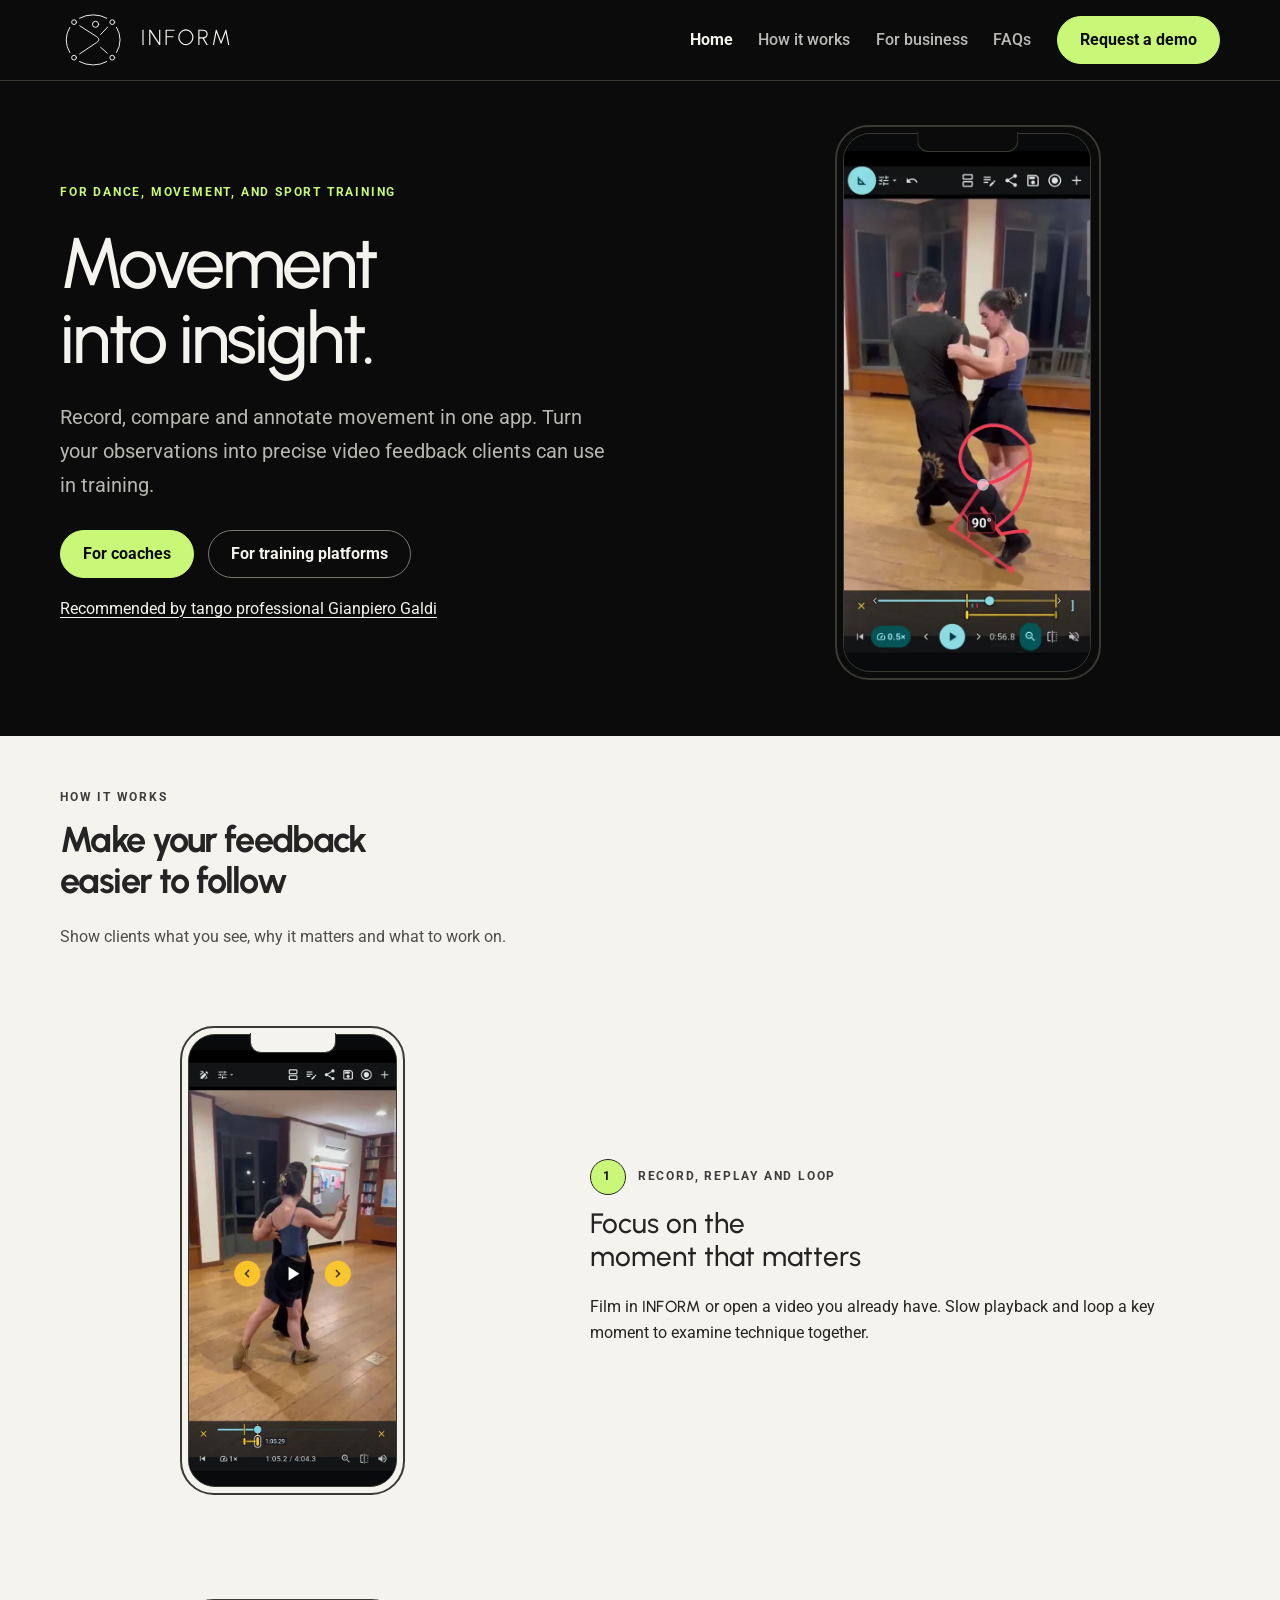
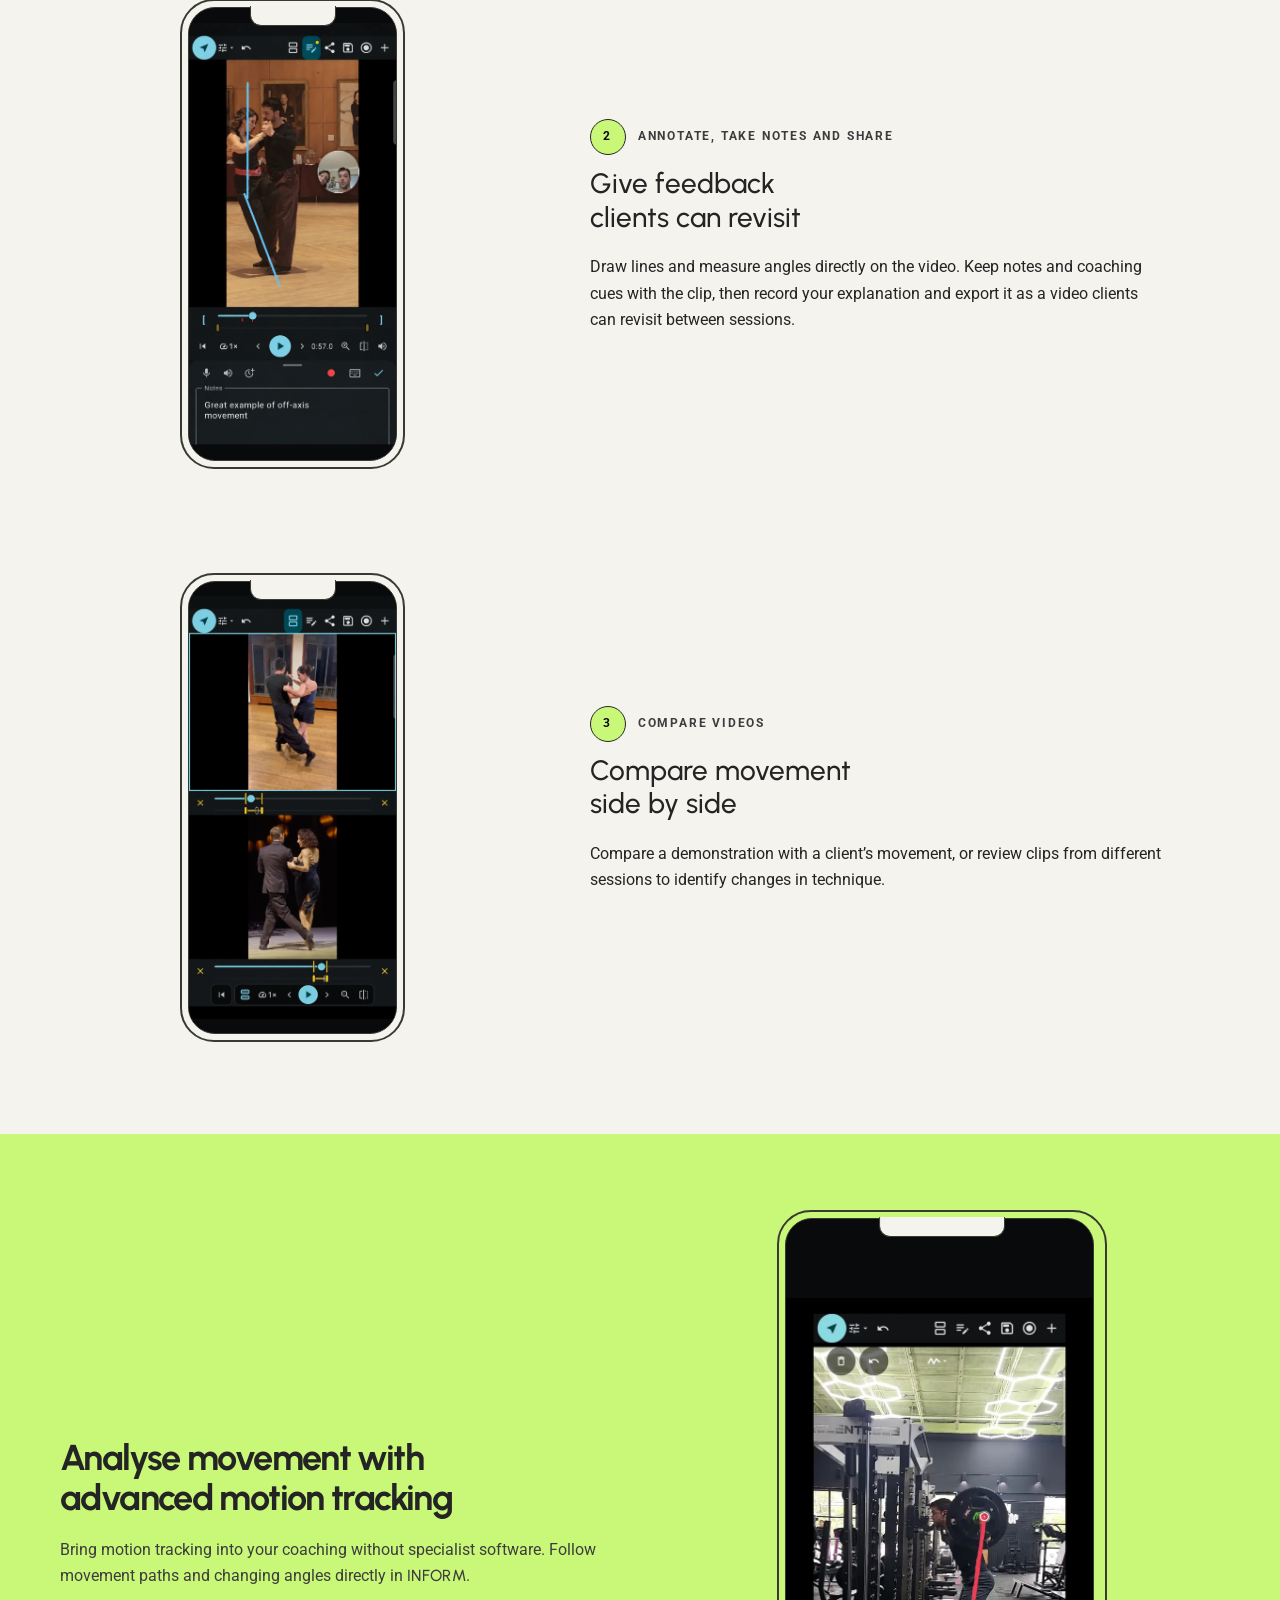
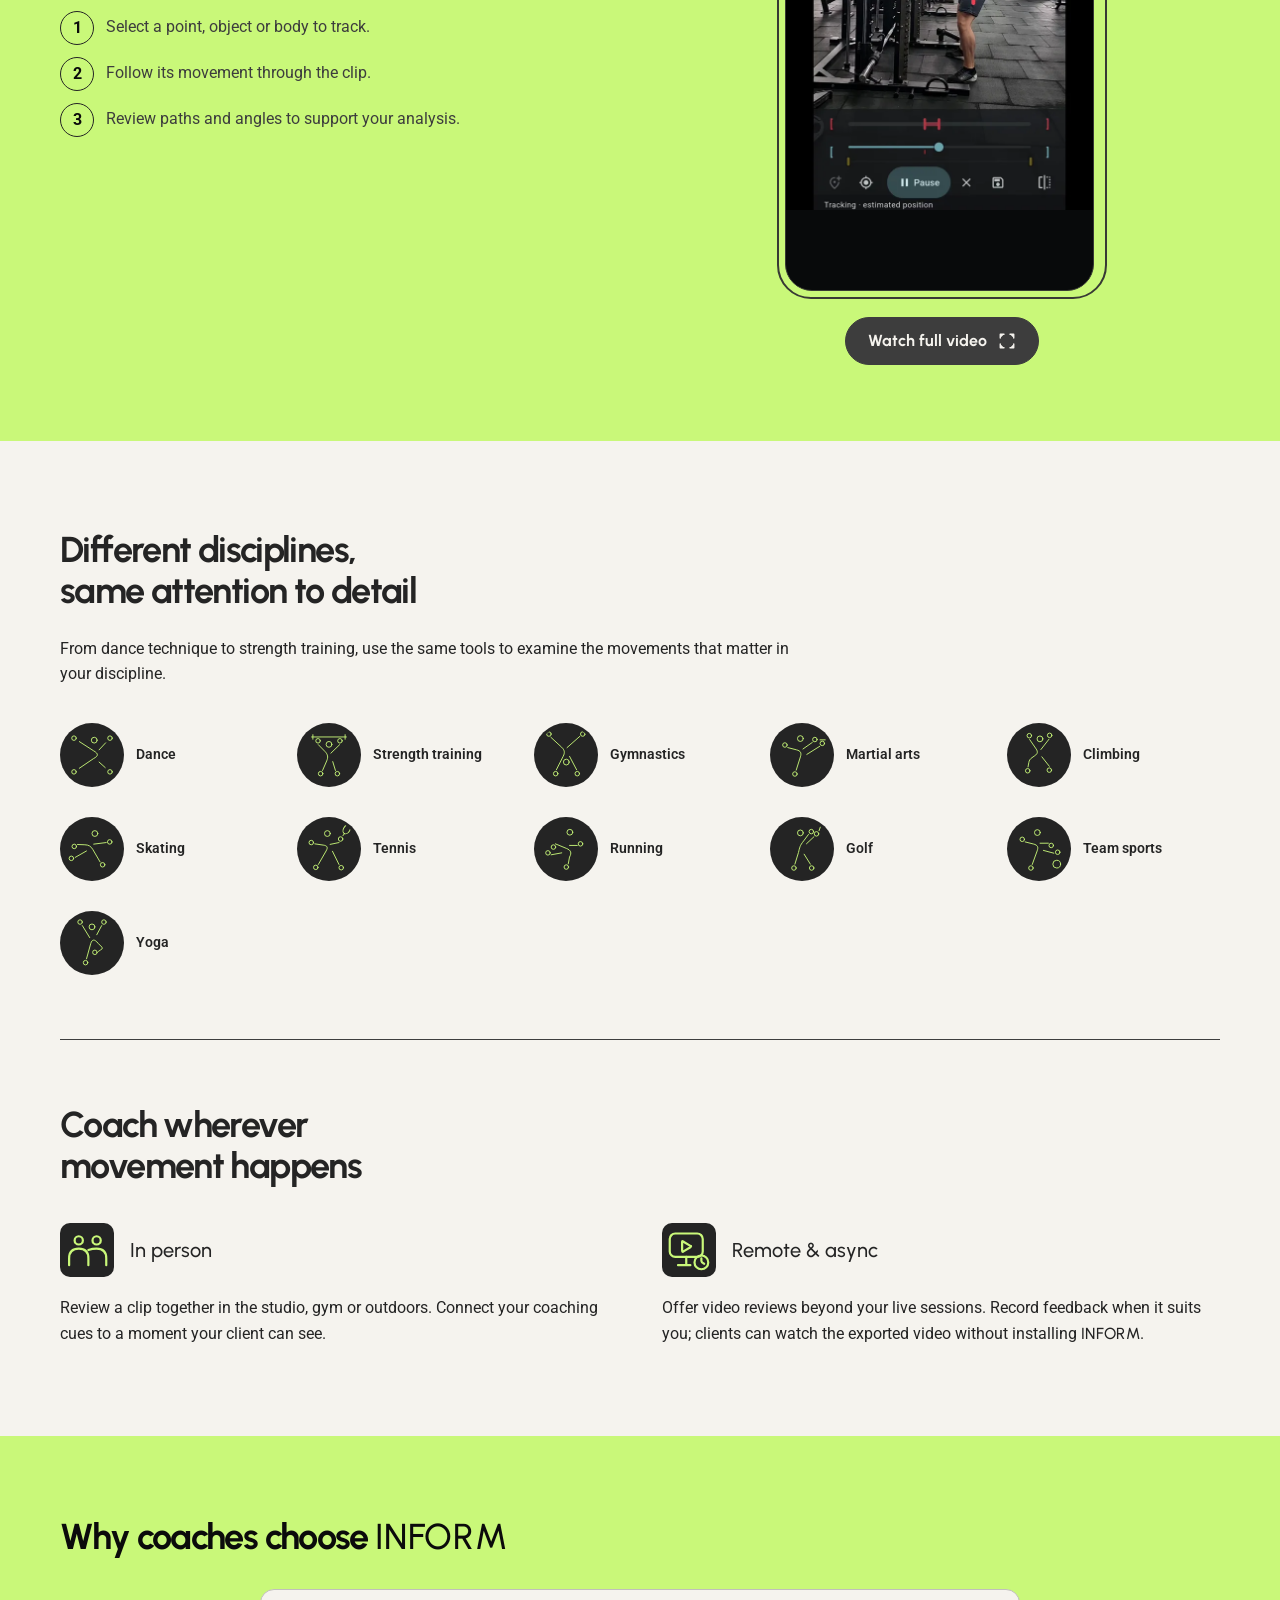
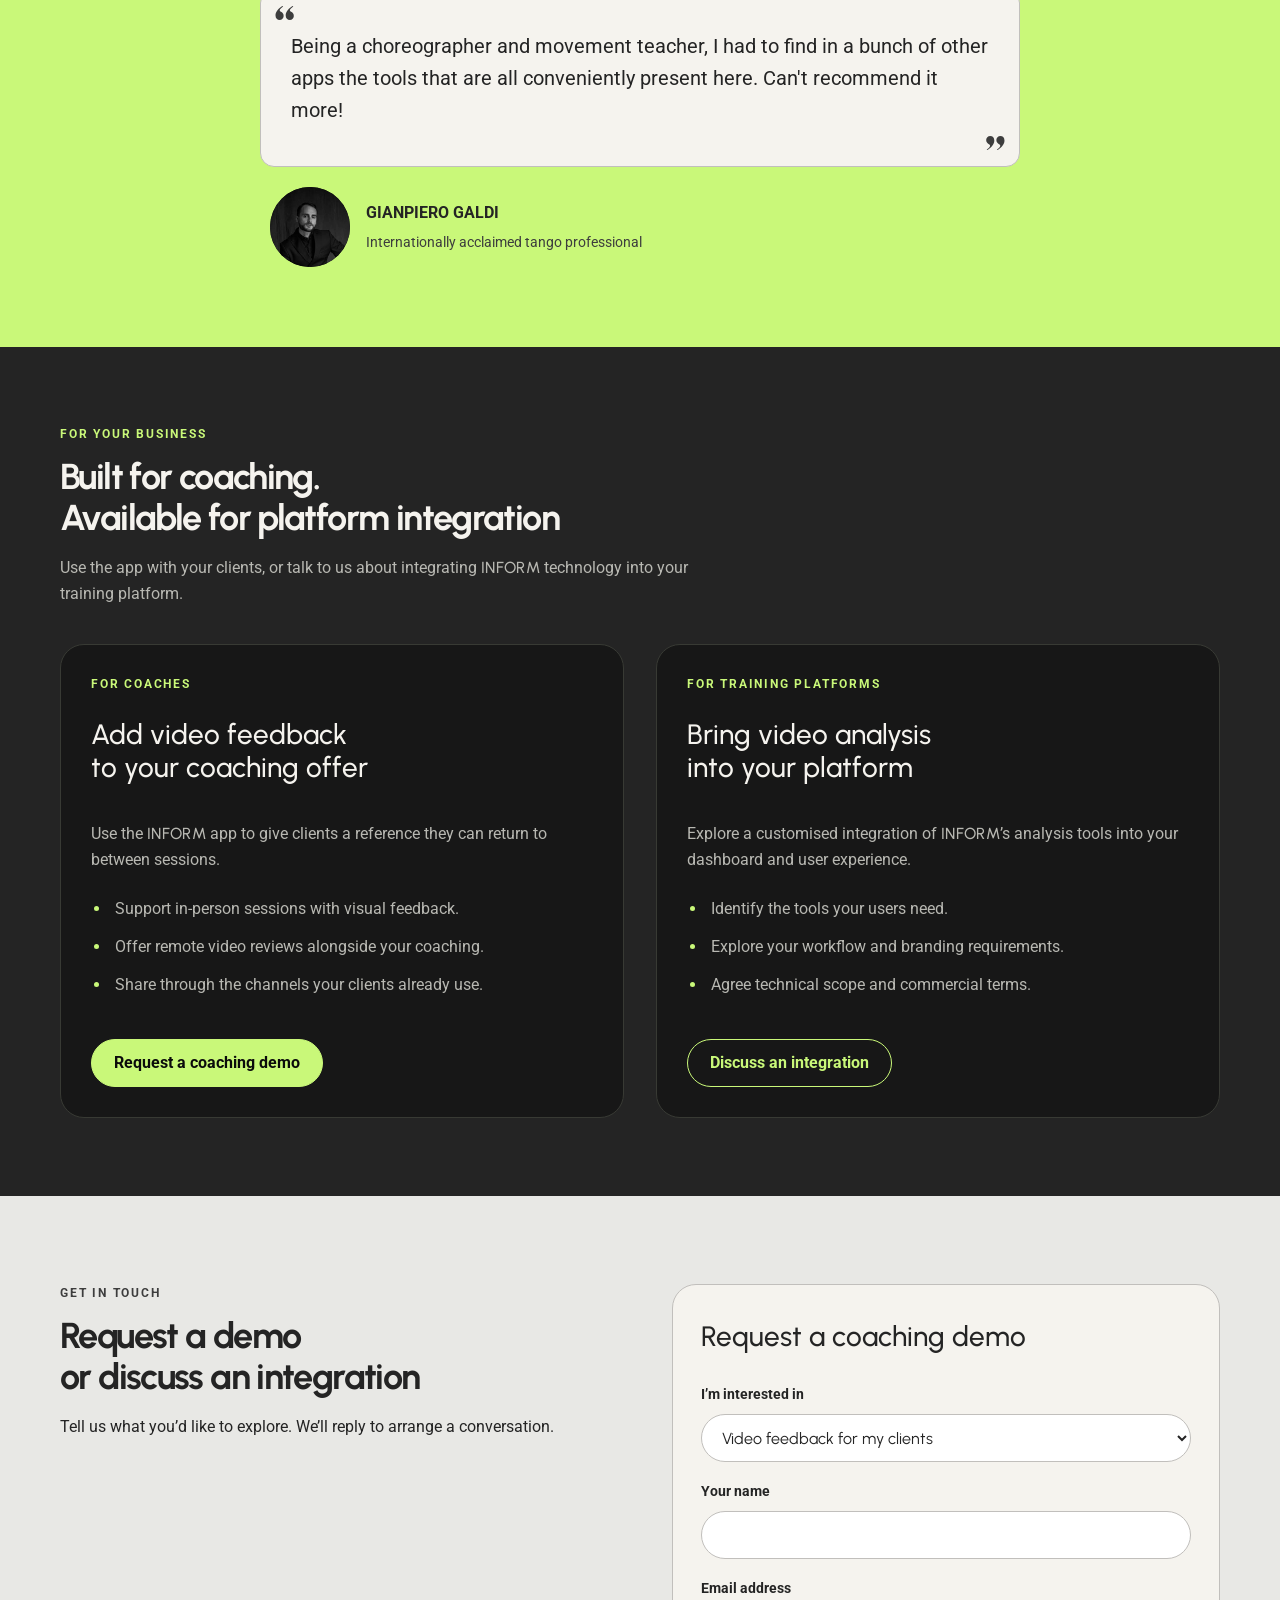
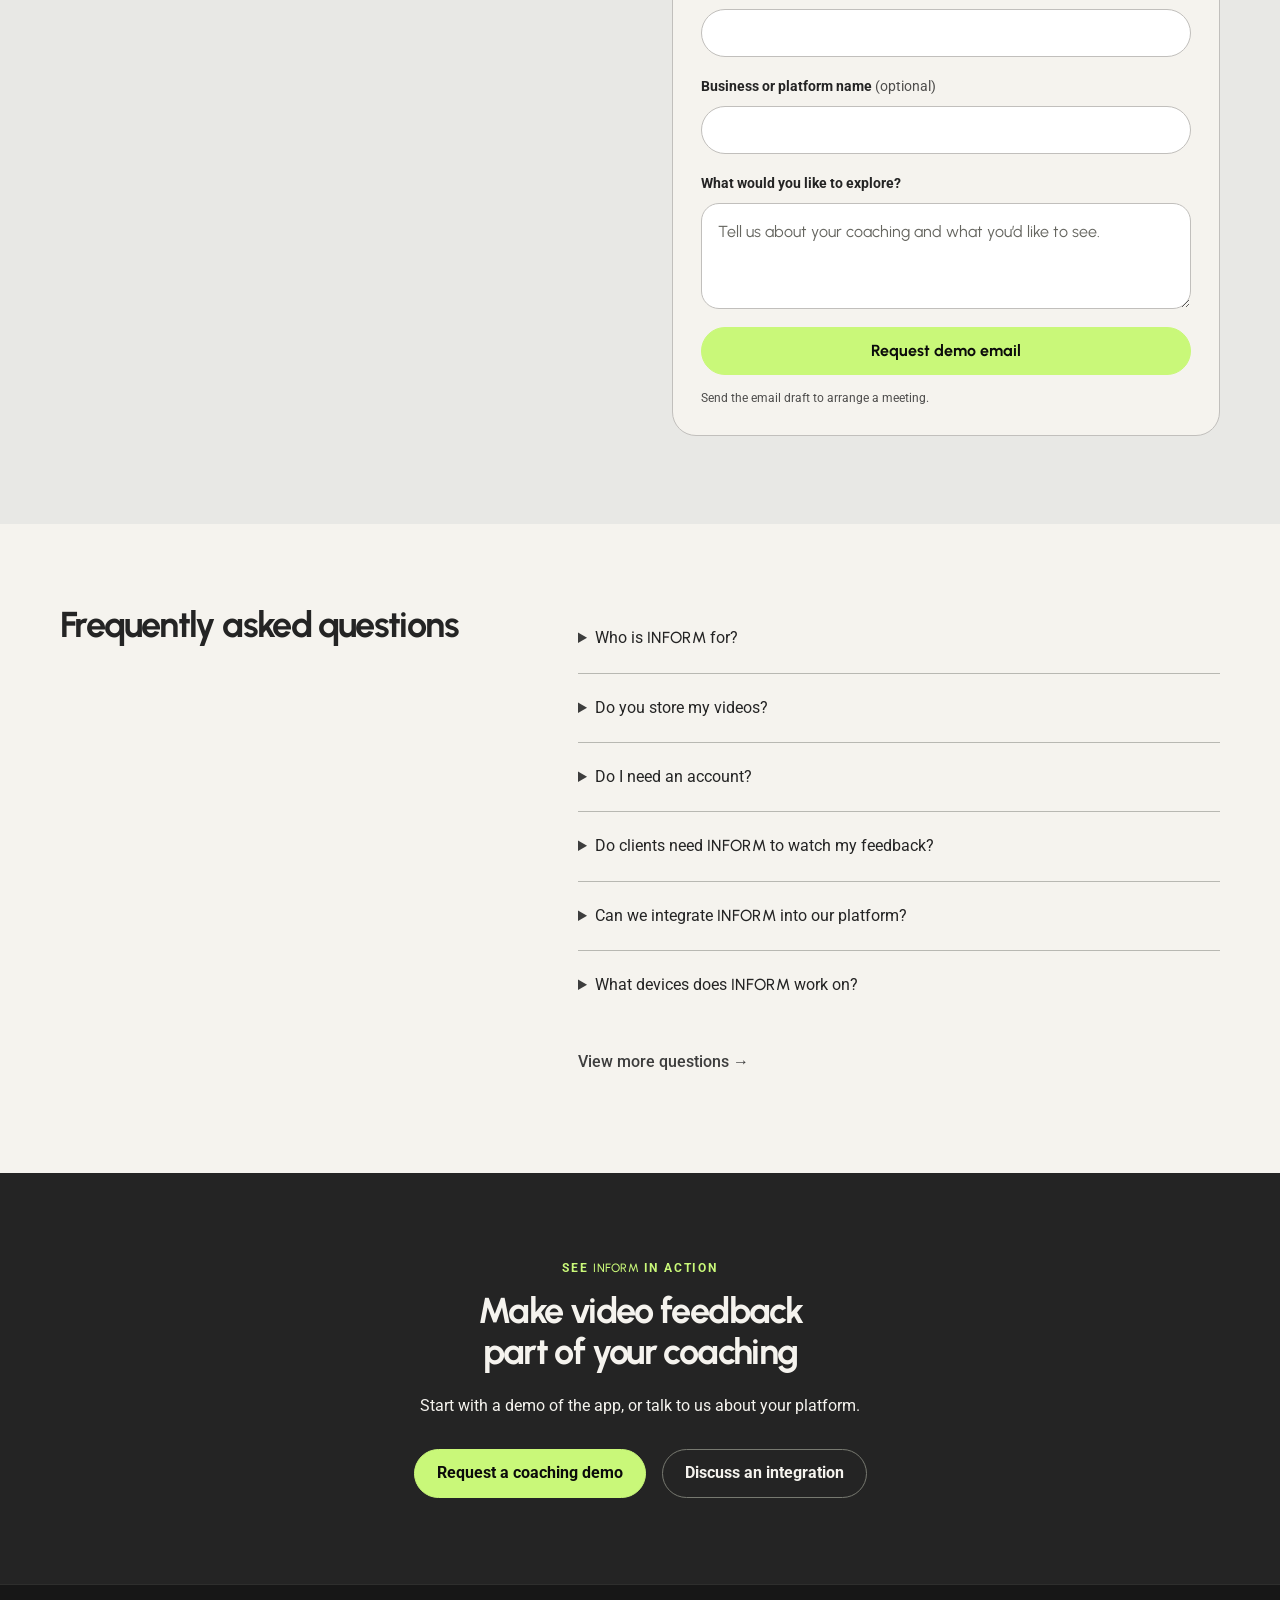
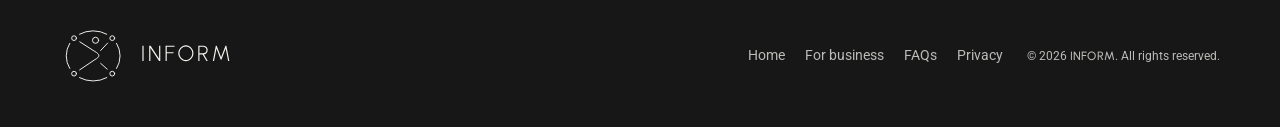
==== index.html @ a0fea1f0 "Publish circular sport icon backgrounds" ====
<!doctype html>
<html lang="en">
<head>
<!-- Google tag (gtag.js) -->
<script async src="https://www.googletagmanager.com/gtag/js?id=G-SYZMETBF1X"></script>
<script>
  window.dataLayer = window.dataLayer || [];
  function gtag(){dataLayer.push(arguments);}
  gtag('js', new Date());

  gtag('config', 'G-SYZMETBF1X');
</script>
<meta charset="utf-8">
<meta name="viewport" content="width=device-width, initial-scale=1">
<title>INFORM | Video analysis for performance</title>
<meta name="description" content="Video analysis for coaches in dance, movement and sport. Review technique, share precise feedback and explore custom integration for training platforms.">
<link rel="canonical" href="https://informmotion.com/">

<meta property="og:type" content="website">
<meta property="og:url" content="https://informmotion.com/">
<meta property="og:title" content="INFORM | Video analysis for performance">
<meta property="og:description" content="Video analysis for coaches in dance, movement and sport. Review technique, share precise feedback and explore custom integration for training platforms.">
<meta property="og:image" content="https://informmotion.com/img/og.jpg">
<meta property="og:image:width" content="1200">
<meta property="og:image:height" content="630">
<meta name="twitter:card" content="summary_large_image">
<meta name="twitter:title" content="INFORM | Video analysis for performance">
<meta name="twitter:description" content="Video analysis for coaches in dance, movement and sport. Review technique, share precise feedback and explore custom integration for training platforms.">
<meta name="twitter:image" content="https://informmotion.com/img/og.jpg">

<link rel="icon" href="/favicon.ico?v=white-oval-2" sizes="any">
  <link rel="icon" href="img/brand/favicon-32.png?v=white-oval-2" type="image/png" sizes="32x32">
  <link rel="icon" href="img/brand/favicon.svg?v=white-oval-2" type="image/svg+xml">
<link rel="apple-touch-icon" href="img/brand/apple-touch-icon.png?v=white-oval-1">
<meta name="theme-color" content="#0B0B0B">
<link rel="stylesheet" href="style.css?v=urbanist-1">
<style>
:root .discipline-list .discipline-icon { border-radius: 50%; width: 58px; height: 58px; flex: 0 0 58px; padding: 3px; }
@media(max-width: 420px) { .discipline-list { gap: 20px 12px; } .discipline-list li { gap: 8px; } .discipline-list .discipline-icon { width: 44px; height: 44px; flex-basis: 44px; } }
</style>
</head>
<body class="home">

<a class="skip" href="#main">Skip to content</a>

<svg class="sprite" aria-hidden="true" focusable="false" xmlns="http://www.w3.org/2000/svg">
  <symbol id="i-check" viewBox="0 0 16 16"><path d="M6.2 11.6 2.8 8.2l1.1-1.1 2.3 2.3 5.9-5.9 1.1 1.1z"/></symbol>
  <symbol id="i-dash" viewBox="0 0 16 16"><path d="M3.5 7.2h9v1.6h-9z"/></symbol>
</svg>

<header>
  <div class="wrap bar">
    <a class="brand" href="/"><img class="brand-logo" src="/img/brand/logo-horizontal-light.svg?v=white-oval-1" alt="INFORM" width="190" height="46"></a>
    <button class="menu-toggle" type="button" aria-expanded="false" aria-controls="main-navigation" aria-label="Open navigation">
      <svg width="24" height="24" viewBox="0 0 24 24" aria-hidden="true" focusable="false">
        <path class="menu-open-icon" d="M4 6h16M4 12h16M4 18h16"/>
        <path class="menu-close-icon" d="m6 6 12 12M18 6 6 18"/>
      </svg>
    </button>
    <nav id="main-navigation" aria-label="Main navigation">
      <a href="/" aria-current="page">Home</a>
      <a href="/#features">How it works</a>
      <a href="/#business">For business</a>
      <a class="home-support" href="/#faq">FAQs</a>
      <a class="btn header-demo" href="/#demo" data-inquiry-path="coaching">Request a demo</a>
    </nav>
  </div>
</header>

<main id="main">
  <section class="home-hero" aria-labelledby="hero-title">
    <div class="wrap home-hero-grid">
      <div class="hero-copy">
        <p class="eyebrow">FOR DANCE, MOVEMENT, AND SPORT TRAINING</p>
        <h1 id="hero-title">Movement<br>into insight.</h1>
        <p class="lede">Record, compare and annotate movement in one app. Turn your observations into precise video feedback clients can use in training.</p>

        <div class="hero-business-paths"><a class="btn" href="#coaches-offer">For coaches</a><a class="btn btn-outline" href="#platforms-offer">For training platforms</a></div>
        <p class="hero-proof"><a href="#testimonials">Recommended by tango professional Gianpiero Galdi</a></p>
      </div>
      <figure class="hero-stage">
        <div class="hero-device device-frame"><div class="device-screen"><div class="hero-video-crop">
          <video controls muted loop playsinline preload="none"
                 poster="img/annotations-poster.webp"
                 aria-label="INFORM dance analysis preview, without audio"
                 width="540" height="1170" data-motion-preview>
            <source src="videos/annotations-preview.mp4" type="video/mp4">
          </video></div></div></div>
      </figure>
    </div>
  </section>

  <section class="feature-story" id="features">
    <div class="wrap">
      <div class="feature-story-copy playback-story-copy">
       <p class="eyebrow">How it works</p>
       <h2>Make your feedback<br>easier to follow</h2>
        <p>Show clients what you see, why it matters and what to work on.</p>

      </div>
      <div class="coaching-workflow" data-coaching-workflow>
        <article class="workflow-panel" id="workflow-record" data-workflow-panel="record">
          <figure><div class="device-frame"><div class="device-screen"><img src="img/guide-loop.webp" alt="Loop markers highlighting a movement sequence in INFORM" width="538" height="1100" loading="lazy"></div></div></figure>
          <div><p class="eyebrow"><span class="workflow-number">1</span> Record, replay and loop</p><h3>Focus on the<br>moment that matters</h3><p>Film in INFORM or open a video you already have. Slow playback and loop a key moment to examine technique together.</p></div>
        </article>
        <article class="workflow-panel" id="workflow-explain" data-workflow-panel="explain">
          <figure><div class="device-frame"><div class="device-screen"><img src="notes-feedback.webp" alt="INFORM notes showing Great example of off-axis movement beneath annotated dance footage" width="877" height="1793" loading="lazy"></div></div></figure>
          <div><p class="eyebrow"><span class="workflow-number">2</span> Annotate, take notes and share</p><h3>Give feedback<br>clients can revisit</h3><p>Draw lines and measure angles directly on the video. Keep notes and coaching cues with the clip, then record your explanation and export it as a video clients can revisit between sessions.</p></div>
        </article>
        <article class="workflow-panel" id="workflow-review" data-workflow-panel="review">
          <figure><div class="device-frame"><div class="device-screen"><img src="compare-coach-student.png" alt="Two different dance clips compared in INFORM, with the lower playback marker further along the timeline" width="877" height="1793" loading="lazy"></div></div></figure>
          <div><p class="eyebrow"><span class="workflow-number">3</span> Compare videos</p><h3>Compare movement<br>side by side</h3><p>Compare a demonstration with a client’s movement, or review clips from different sessions to identify changes in technique.</p></div>
        </article>
      </div>
    </div>
  </section>

  <section class="tracking-section" id="demos" hidden>
    <div class="wrap">

      <div class="demo-grid" data-demo-grid></div>

    </div>
  </section>



  <section class="inform-difference" id="why-inform" aria-labelledby="disciplines-title">
    <div class="wrap">
      <h2 id="disciplines-title">Different disciplines,<br>same attention to detail</h2>
      <p class="sports-intro">From dance technique to strength training, use the same tools to examine the movements that matter in your discipline.</p>
      <ul class="discipline-list" aria-label="Training disciplines">
        <li><svg class="discipline-icon" viewBox="0 0 180 180" aria-hidden="true" focusable="false"><g xmlns="http://www.w3.org/2000/svg" fill="none" stroke="currentColor" stroke-width="2.826845637583893" stroke-linecap="round" stroke-linejoin="round"><path d="M 50.79145605511108 48.43444222348011 L 95 77 C 111 86 110 93 95 101 L 50.541408140698536 131.18810483427436" stroke="currentColor" /><path d="M 112 74 L 132.34233924826276 52.17712679637931" stroke="currentColor" /><path d="M 112 112 L 131.09190117010408 129.09848114839377" stroke="currentColor" /><circle cx="97" cy="44" r="9" stroke="currentColor" /><circle cx="145.86143571373725" cy="142.3259018078045" r="7" stroke="currentColor" /><circle cx="34.13856428626275" cy="142.3259018078045" r="7" stroke="currentColor" /><circle cx="34.138564286262735" cy="37.67409819219549" r="7" stroke="currentColor" /><circle cx="145.86143571373725" cy="37.67409819219547" r="7" stroke="currentColor" /></g></svg><span>Dance</span></li>
        <li><svg class="discipline-icon" viewBox="0 0 180 180" aria-hidden="true" focusable="false"><g fill="none" stroke="currentColor" stroke-width="2.83" stroke-linecap="round" stroke-linejoin="round"><circle cx="90" cy="57" r="9"/><circle cx="56" cy="46" r="7"/><circle cx="124" cy="46" r="7"/><circle cx="64" cy="148" r="7"/><circle cx="116" cy="148" r="7"/><path d="M57.0 58.0 L77.5 79.1 C86.5 88.4 88.0 96.6 82.8 108.5 L70.0 138.0"/><path d="M95.873 84.346 L123.000 58.000"/><path d="M101.651 110.603 L110.000 138.000"/><path d="M36 34 H144 M40 27 V41 M140 27 V41"/></g></svg><span>Strength training</span></li>
        <li><svg class="discipline-icon" viewBox="0 0 180 180" aria-hidden="true" focusable="false"><g fill="none" stroke="currentColor" stroke-width="2.83" stroke-linecap="round" stroke-linejoin="round"><circle cx="91" cy="112" r="9"/><circle cx="58" cy="148" r="7"/><circle cx="125" cy="148" r="7"/><circle cx="37" cy="25" r="7"/><circle cx="142" cy="25" r="7"/><path d="M43.0 35.0 L76.3 65.8 C85.8 74.6 87.2 82.5 81.3 94.0 L60.0 136.0"/><path d="M93.283 67.116 L133.000 32.000"/><path d="M101.059 94.317 L123.000 136.000"/></g></svg><span>Gymnastics</span></li>
        <li><svg class="discipline-icon" viewBox="0 0 180 180" aria-hidden="true" focusable="false"><g fill="none" stroke="currentColor" stroke-width="2.83" stroke-linecap="round" stroke-linejoin="round"><circle cx="85" cy="39" r="9"/><circle cx="37" cy="59" r="7"/><circle cx="130" cy="42" r="7"/><circle cx="68" cy="149" r="7"/><circle cx="153" cy="54" r="7"/><path d="M46.0 67.0 L73.1 74.0 C85.6 77.2 89.0 83.3 85.1 95.7 L72.0 137.0"/><path d="M93.161 71.241 L122.000 51.000"/><path d="M104.974 88.174 L145.000 63.000"/><path d="M146 43 L162 43"/></g></svg><span>Martial arts</span></li>
        <li><svg class="discipline-icon" viewBox="0 0 180 180" aria-hidden="true" focusable="false"><g fill="none" stroke="currentColor" stroke-width="2.83" stroke-linecap="round" stroke-linejoin="round"><circle cx="93" cy="40" r="9"/><circle cx="60" cy="30" r="7"/><circle cx="123" cy="29" r="7"/><circle cx="55" cy="139" r="7"/><circle cx="122" cy="137" r="7"/><path d="M61.0 42.0 L81.0 71.1 C87.1 80.0 86.0 85.9 77.1 92.1 L68.1 98.4 C62.3 102.4 59.5 106.7 58.3 113.7 L56.0 127.0"/><path d="M95.878 72.999 L121.000 41.000"/><path d="M98.945 95.679 L122.000 125.000"/></g></svg><span>Climbing</span></li>
        <li><svg class="discipline-icon" viewBox="0 0 180 180" aria-hidden="true" focusable="false"><g fill="none" stroke="currentColor" stroke-width="2.83" stroke-linecap="round" stroke-linejoin="round"><circle cx="99" cy="42" r="9"/><circle cx="35" cy="82" r="7"/><circle cx="145" cy="68" r="7"/><circle cx="123" cy="139" r="7"/><circle cx="26" cy="119" r="7"/><path d="M45.0 76.0 L67.9 76.9 C79.9 77.3 86.8 81.5 92.8 91.9 L115.0 130.0"/><path d="M95.352 74.911 L134.000 70.000"/><path d="M72.746 96.170 L38.000 116.000"/></g></svg><span>Skating</span></li>
        <li><svg class="discipline-icon" viewBox="0 0 180 180" aria-hidden="true" focusable="false"><g fill="none" stroke="currentColor" stroke-width="2.83" stroke-linecap="round" stroke-linejoin="round"><circle cx="85" cy="42" r="9"/><circle cx="35" cy="70" r="7"/><circle cx="126" cy="59" r="7"/><circle cx="49" cy="147" r="7"/><circle cx="128" cy="148" r="7"/><path d="M46.0 74.0 L72.2 77.9 C85.0 79.8 87.5 84.9 81.0 96.1 L57.0 138.0"/><path d="M93.599 75.681 L121.000 70.000"/><path d="M100.814 97.078 L121.000 138.000"/><path d="M133 49 L138 42"/><ellipse cx="145" cy="29" rx="10" ry="15" transform="rotate(30 145 29)"/></g></svg><span>Tennis</span></li>
        <li><svg class="discipline-icon" viewBox="0 0 180 180" aria-hidden="true" focusable="false"><g fill="none" stroke="currentColor" stroke-width="2.83" stroke-linecap="round" stroke-linejoin="round"><circle cx="102" cy="38" r="9"/><circle cx="51" cy="84" r="7"/><circle cx="135" cy="74" r="7"/><circle cx="91" cy="146" r="7"/><circle cx="34" cy="102" r="7"/><path d="M57 74 L91 88 C106 94 108 102 101 115 L97 136"/><path d="M100.949 78.905 L125.000 79.000"/><path d="M76.758 101.988 L44.000 108.000"/></g></svg><span>Running</span></li>
        <li><svg class="discipline-icon" viewBox="0 0 180 180" aria-hidden="true" focusable="false"><g fill="none" stroke="currentColor" stroke-width="2.83" stroke-linecap="round" stroke-linejoin="round"><circle cx="85" cy="40" r="9"/><circle cx="119" cy="36" r="7"/><circle cx="135" cy="43" r="7"/><circle cx="65" cy="149" r="7"/><circle cx="120" cy="149" r="7"/><path d="M110 45 L95 65 C83 80 83 85 79 101 L68 137"/><path d="M103.892 73.754 L127.000 52.000"/><path d="M96.623 106.140 L116.000 137.000"/><path d="M143 33 L150 13 L160 13"/></g></svg><span>Golf</span></li>
        <li><svg class="discipline-icon" viewBox="0 0 180 180" aria-hidden="true" focusable="false"><g fill="none" stroke="currentColor" stroke-width="2.83" stroke-linecap="round" stroke-linejoin="round"><circle cx="85" cy="39" r="9"/><circle cx="38" cy="60" r="7"/><circle cx="128" cy="79" r="7"/><circle cx="65" cy="149" r="7"/><circle cx="148" cy="100" r="7"/><path d="M47.0 68.0 L73.0 74.6 C85.6 77.8 88.8 83.7 84.3 95.9 L69.0 138.0"/><path d="M93.301 72.070 L119.000 72.000"/><path d="M103.801 94.420 L136.000 103.000"/><circle cx="145" cy="137" r="12"/></g></svg><span>Team sports</span></li>
        <li><svg class="discipline-icon" viewBox="0 0 180 180" aria-hidden="true" focusable="false"><g fill="none" stroke="currentColor" stroke-width="2.83" stroke-linecap="round" stroke-linejoin="round"><circle cx="90" cy="40" r="9"/><circle cx="53" cy="25" r="7"/><circle cx="127" cy="25" r="7"/><circle cx="70" cy="151" r="7"/><circle cx="99" cy="119" r="7"/><path d="M73 139 L86 92 C90 78 98 77 109 91 L121 103 Q125 108 116 112 L110 116"/><path d="M82.847 73.288 L60.000 36.000"/><path d="M104.765 64.424 L120.000 36.000"/></g></svg><span>Yoga</span></li>
      </ul>
      <div class="coaching-settings" aria-labelledby="why-title">
        <h2 id="why-title">Coach wherever<br>movement happens</h2>
        <div class="benefit-grid coaching-contexts">
          <article><div class="context-heading"><svg class="context-icon" viewBox="0 0 32 32" fill="none" stroke="currentColor" stroke-width="1.6" stroke-linecap="round" stroke-linejoin="round" aria-hidden="true" focusable="false"><circle cx="10" cy="9" r="3"/><circle cx="23" cy="9" r="3"/><path d="M3 27v-5q0-7 7-7t7 7v5m0-11q3-1 6-1 7 0 7 7v5"/></svg><h3>In person</h3></div><p>Review a clip together in the studio, gym or outdoors. Connect your coaching cues to a moment your client can see.</p></article>
          <article><div class="context-heading"><svg class="context-icon" viewBox="0 0 32 32" fill="none" stroke="currentColor" stroke-width="1.6" stroke-linecap="round" stroke-linejoin="round" aria-hidden="true" focusable="false"><rect x="2" y="4" width="24" height="17" rx="4"/><path d="M11 10q0-1 1 0l5 3q1 0 0 1l-5 3q-1 1-1-1v-6M8 27h9m-3-6v6"/><circle cx="25" cy="25" r="5"/><path d="M25 22v2q0 1 2 2"/></svg><h3>Remote &amp; async</h3></div><p>Offer video reviews beyond your live sessions. Record feedback when it suits you; clients can watch the exported video without installing INFORM.</p></article>
        </div>
      </div>
    </div>
  </section>

  <section id="testimonials">
    <div class="wrap">
      <h2>Why coaches choose <span class="inline-wordmark">IN<i>FORM</i></span></h2>
      <div class="quotes quotes-single">
        <figure class="testimonial"><blockquote class="quote"><p>Being a choreographer and movement teacher, I had to find in a bunch of other apps the tools that are all conveniently present here. Can't recommend it more!</p></blockquote><figcaption class="testimonial-author"><span class="testimonial-avatar"><img src="gianpiero.jpg" alt="Gianpiero Galdi" width="80" height="80" loading="lazy"></span><span><b>GIANPIERO GALDI</b><span class="testimonial-role">Internationally acclaimed tango professional</span></span></figcaption></figure>
        <figure class="testimonial" hidden><blockquote class="quote"><p>For years I've been looking for a replacement for the defunct Coach's Eye. INFORM is a beautiful answer. The controls layout is clean and intuitive.</p></blockquote><figcaption class="testimonial-author"><span><b>JANA T.</b><span class="testimonial-role">Weight lifter</span></span></figcaption></figure>
      </div>
    </div>
  </section>

  <section class="support-section" id="business" aria-labelledby="business-title">
    <div class="wrap">
      <p class="eyebrow">For your business</p>
      <h2 id="business-title">Built for coaching.<br>Available for platform integration</h2>
      <p class="business-intro">Use the app with your clients, or talk to us about integrating INFORM technology into your training platform.</p>
      <div class="business-offers">
        <article class="business-offer" id="coaches-offer">
          <p class="eyebrow">For coaches</p>
          <h3>Add video feedback<br>to your coaching offer</h3>
          <p>Use the INFORM app to give clients a reference they can return to between sessions.</p>
          <ul><li>Support in-person sessions with visual feedback.</li><li>Offer remote video reviews alongside your coaching.</li><li>Share through the channels your clients already use.</li></ul>
          <a class="btn" href="#demo" data-inquiry-path="coaching">Request a coaching demo</a>
        </article>
        <article class="business-offer" id="platforms-offer">
          <p class="eyebrow">For training platforms</p>
          <h3>Bring video analysis<br>into your platform</h3>
          <p>Explore a customised integration of INFORM’s analysis tools into your dashboard and user experience.</p>
          <ul><li>Identify the tools your users need.</li><li>Explore your workflow and branding requirements.</li><li>Agree technical scope and commercial terms.</li></ul>
          <a class="btn integration-outline" href="#demo" data-inquiry-path="platform">Discuss an integration</a>
        </article>
      </div>
    </div>
  </section>

  <section class="demo-request-section" id="demo" aria-labelledby="demo-request-title">
    <div class="wrap demo-request-grid">
      <div><p class="eyebrow">Get in touch</p><h2 id="demo-request-title">Request a demo<br>or discuss an integration</h2><p>Tell us what you’d like to explore. We’ll reply to arrange a conversation.</p></div>
      <form class="demo-request-form" data-demo-request>
        <h3 data-inquiry-form-title>Request a coaching demo</h3>
        <label for="demo-interest">I’m interested in<select id="demo-interest" name="interest" data-inquiry-interest><option value="coaching">Video feedback for my clients</option><option value="platform">Integration into our platform</option></select></label>
        <label for="demo-name">Your name<input id="demo-name" name="name" autocomplete="name" required maxlength="120"></label>
        <label for="demo-email">Email address<input id="demo-email" name="email" type="email" autocomplete="email" required maxlength="254"></label>
        <label for="demo-business">Business or platform name <span>(optional)</span><input id="demo-business" name="business" autocomplete="organization" maxlength="180"></label>
        <label for="demo-focus">What would you like to explore?<textarea id="demo-focus" name="focus" rows="3" placeholder="Tell us about your coaching and what you’d like to see." maxlength="1500"></textarea></label>
        <button class="btn" type="submit" data-inquiry-submit>Request demo email</button>
        <p class="demo-request-note">Send the email draft to arrange a meeting.</p>
        <p class="demo-request-status" data-demo-request-status role="status" hidden></p>
      </form>
    </div>
  </section>

  <section class="desktop-section" id="desktop" aria-labelledby="desktop-title" hidden>
    <div class="wrap desktop-grid desktop-outline-grid"><figure class="desktop-outline"><img src="desktop-running-workspace.svg" alt="Desktop monitor with movement video on the left and a horizontal bar graph on the right" width="420" height="300" loading="lazy"></figure>
      <div class="desktop-content">
        <div class="desktop-copy">

          <p class="eyebrow">Desktop Version In development</p><h2 id="desktop-title">A holistic and advanced view<br>of movement analytics</h2>
        </div>
        <form class="desktop-signup" method="post" novalidate data-desktop-signup>
          <div class="desktop-signup-row">
            <input id="desktop-email" name="email" type="email" inputmode="email"
                   autocomplete="email" placeholder="you@example.com" required
                   aria-label="Email address"
                   aria-describedby="desktop-signup-fine desktop-signup-error">
            <button type="submit">Notify me at launch</button>
          </div>
          <p class="desktop-signup-error" id="desktop-signup-error" role="alert" hidden></p>
          <p class="desktop-signup-success" role="status" data-desktop-success hidden></p>
          <p class="desktop-signup-fine" id="desktop-signup-fine">
            You'll also receive occasional INFORM updates. Unsubscribe anytime.
            <a href="privacy.html#email-updates">Privacy details</a>
          </p>
        </form>
      </div>
    </div>
  </section>



  <section class="home-faq" id="faq">
    <div class="wrap faq-grid">
      <div>
        <h2>Frequently asked questions</h2>

      </div>
      <div class="faq-items">
<details><summary>Who is INFORM for?</summary><p>INFORM is built for coaches and practitioners who study movement to refine technique—in dance, movement training and sport. Training platforms can enquire about customised integration.</p></details>
<details><summary>Do you store my videos?</summary><p>Your videos, drawings and notes are currently stored on your device, not in INFORM cloud storage. We plan to add cloud storage and will explain how your information is handled before it launches.</p></details>
<details><summary>Do I need an account?</summary><p>Not currently. We plan to introduce accounts and sign-in.</p></details>

<details><summary>Do clients need INFORM to watch my feedback?</summary><p>No. Export your feedback as a video and send it through your phone’s sharing options. Cloud sharing is planned but is not available yet.</p></details>
<details><summary>Can we integrate INFORM into our platform?</summary><p>We work with platform teams to explore custom integration. Contact us to discuss your requirements, technical feasibility and commercial terms.</p></details>
<details><summary>What devices does INFORM work on?</summary><p>Android phones running Android 7.0 or newer, and iPhones running iOS 15 or newer.</p></details>
<a class="text-link faq-more" href="support.html#more-answers">
          View more questions →
        </a>
</div>
    </div>
  </section>

  <section class="final home-final" id="get">
    <div class="wrap">
      <p class="eyebrow">See INFORM in action</p>
      <h2>Make video feedback<br>part of your coaching</h2>
      <p class="sec-lede">
        Start with a demo of the app, or talk to us about your platform.
      </p>
      <div class="final-business-actions"><a class="btn" href="#demo" data-inquiry-path="coaching">Request a coaching demo</a><a class="btn integration-outline" href="#demo" data-inquiry-path="platform">Discuss an integration</a></div>
    </div>
  </section>
</main>

<dialog class="demo-dialog" data-demo-dialog aria-labelledby="demo-dialog-title">
  <div class="demo-dialog-inner">
    <button class="demo-close" type="button" aria-label="Close video" data-demo-close>&times;</button>
    <div class="demo-player" data-demo-player></div>
    <div class="demo-dialog-copy">
      <p class="eyebrow">Video demo</p>
      <h2 id="demo-dialog-title" data-demo-title></h2>
      <p data-demo-description></p>
    </div>
  </div>
</dialog>

<footer id="footer">
  <section class="wrap footer-updates" id="footer-email-updates" hidden aria-labelledby="footer-updates-title">
    <div><h2 id="footer-updates-title">Keep up with INFORM</h2><p>Product news and new tools for training and coaching.</p></div>
    <form data-footer-signup novalidate>
      <label class="visually-hidden" for="footer-email">Email address</label>
      <div class="footer-signup-row"><input id="footer-email" name="email" type="email" autocomplete="email" placeholder="you@example.com" required aria-describedby="footer-signup-status"><button class="btn" type="submit">Sign up</button></div>
      <p class="footer-signup-fine">Sign up for occasional INFORM emails. Unsubscribe anytime. <a href="/privacy.html#email-updates">Privacy details</a></p>
      <p id="footer-signup-status" role="status" aria-live="polite" hidden></p>
    </form>
  </section>

  <div class="wrap foot">
    <a class="footer-brand" href="/" aria-label="INFORM home"><img class="brand-logo" src="/img/brand/logo-horizontal-light.svg?v=white-oval-1" alt="INFORM" width="190" height="46"></a>
    <nav aria-label="Footer navigation">
      <a href="/">Home</a>
      <a href="/#business">For business</a>
      <a href="/#faq">FAQs</a>
      <a href="/privacy.html">Privacy</a>

      <a href="#footer-email-updates" hidden>Email updates</a>
      <a class="social" href="https://www.instagram.com/informmotion/" aria-label="INFORM on Instagram" target="_blank" rel="noopener noreferrer" hidden>
        <svg width="16" height="16" viewBox="0 0 24 24" style="fill:none" stroke="currentColor" stroke-width="2" aria-hidden="true">
          <rect x="3" y="3" width="18" height="18" rx="5"/>
          <circle cx="12" cy="12" r="4"/>
          <circle cx="17.5" cy="6.5" r="1" style="fill:currentColor"/>
        </svg>
      </a>
    </nav>
    <span class="footer-copyright">© 2026 INFORM. All rights reserved.</span>
  </div>
</footer>

<script type="application/ld+json">
{
  "@context": "https://schema.org",
  "@type": "MobileApplication",
  "name": "INFORM",
  "operatingSystem": "Android 7.0+, iOS 15.0+",
  "applicationCategory": "SportsApplication",
  "url": "https://informmotion.com/",
  "description": "Video analysis for dance, movement and sport training. Record, slow down, compare and annotate movement to give clients clear feedback."
}
</script>
<script src="home.js?v=inform-copy-7" defer></script>
<script src="demos.js?v=copy-review-79" defer></script>
<script src="navigation.js" defer></script>
<script src="coaching.js?v=workflow-84" defer></script>

<script src="branding.js?v=inform-coaching-20261007-final" defer></script>
</body>
</html>
---- style.css ----
/* Shared typography: seven sizes and three weights. */
:root {
  --type-small: .75rem;
  --type-supporting: .875rem;
  --type-body: 1rem;
  --type-intro: 1.25rem;
  --type-feature: 1.75rem;
  --type-section: 2.25rem;
  --type-hero: 3.5rem;
}
/* InForm — informmotion.net
   One stylesheet for all pages. The landing page and the two document pages
   (support, privacy) used to carry two different designs in two inline
   <style> blocks, so the pages linked from inside the app looked like a
   different product from the page that sells it. They share this one now.

   Sections: tokens · base · chrome · buttons · landing · documents */

/* ---------- tokens ---------- */
:root {
  --bg:        #071214;
  --bg-soft:   #0d1c1e;
  --bg-card:   #112427;
  --line:      #2a4143;
  --line-soft: #203335;
  --text:      #f0f3ed;
  --muted:     #afbfbc;
  --accent:    #8ee2dd;
  --accent-lo: #183d3e;
  --radius:    14px;
  color-scheme: dark;
}

/* ---------- base ---------- */
* { box-sizing: border-box; }

html { scroll-behavior: smooth; }
@media (prefers-reduced-motion: reduce) { html { scroll-behavior: auto; } }

body {
  margin: 0;
  background: var(--bg);
  color: var(--text);
  font: 1rem/1.65 -apple-system, BlinkMacSystemFont, "Segoe UI", Roboto, Helvetica, Arial, sans-serif;
  -webkit-font-smoothing: antialiased;
  overflow-x: hidden;
}

a { color: var(--accent); text-decoration: none; }
a:hover { text-decoration: underline; }

img { max-width: 100%; height: auto; display: block; }
button { font: inherit; }

/* Every icon takes the colour of the text around it. Said here because a
   <use> of a sprite symbol has no fill attribute of its own to inherit from,
   and an unfilled icon on this background is a black mark nobody can see. */
svg { fill: currentColor; }

.wrap { width: 100%; max-width: 1080px; margin: 0 auto; padding: 0 20px; }

/* The icon sprite each page inlines once and draws with <use>. Not an
   external file: Chrome and Safari still refuse a cross-file <use href>. */
.sprite { position: absolute; width: 0; height: 0; overflow: hidden; }

.skip {
  position: absolute; left: -9999px; top: 0;
  background: var(--accent); color: #00222c; padding: .6rem 1rem; z-index: 100;
}
.skip:focus { left: 0; }

:focus-visible { outline: 2px solid var(--accent); outline-offset: 3px; }

/* ---------- chrome: the same header and footer on every page ---------- */
header {
  position: sticky; top: 0; z-index: 50;
  background: rgba(7, 18, 20, .95);
  backdrop-filter: blur(10px);
  border-bottom: 1px solid var(--line-soft);
}
.bar { display: flex; align-items: center; gap: 1rem; height: 62px; }
.brand { display: flex; align-items: center; gap: .55rem; font-size: var(--type-intro); }
.brand:hover { text-decoration: none; }
.brand img { width: 28px; height: 28px; }
.brand b { font-style: italic; font-weight: 700; letter-spacing: -.015em; color: var(--text); }
.brand b i { color: var(--accent); font-style: italic; }
.bar nav { margin-left: auto; display: flex; align-items: center; gap: 1.4rem; }
.bar nav a { color: var(--muted); font-size: var(--type-body); }
.bar nav a[aria-current="page"] { color: var(--text); font-weight: 700; }
.bar nav a:hover { color: var(--text); text-decoration: none; }
.bar nav a.btn { color: #00222c; }


footer {
  border-top: 1px solid var(--line-soft); padding: 2.5rem 0 3.5rem;
  color: var(--muted); font-size: var(--type-supporting);
}
.foot { display: flex; flex-wrap: wrap; gap: 1rem 1.6rem; align-items: center; }
.foot nav { display: flex; flex-wrap: wrap; gap: 1rem 1.4rem; margin-left: auto; }
.foot a { color: var(--muted); }
.foot a:hover { color: var(--accent); }

/* ---------- buttons ---------- */
.btn {
  display: inline-flex; align-items: center; gap: .6rem;
  background: var(--accent); color: #00222c;
  font-weight: 700; font-size: var(--type-body);
  padding: .85rem 1.4rem; border-radius: 999px;
  border: 1px solid var(--accent);
  transition: transform .12s ease, box-shadow .12s ease;
}
.btn:hover {
  text-decoration: none; transform: translateY(-1px);
  box-shadow: 0 8px 26px rgba(0, 188, 228, .28);
}
@media (prefers-reduced-motion: reduce) { .btn:hover { transform: none; } }
.btn svg { flex: none; }
.btn-sm { padding: .5rem 1rem; font-size: var(--type-supporting); }
.btn-ghost { background: transparent; color: var(--text); border: 1px solid var(--line); }
.btn-ghost:hover { border-color: var(--accent); box-shadow: none; }

/* The two stores are one action on two phones, so they carry the same weight
   — neither of them is the "other" one. The badges are the stores' own
   artwork, unmodified, as their guidelines require; Google's PNG carries a
   transparent margin inside it, so it is drawn taller to match Apple's. */
.stores { display: flex; flex-wrap: wrap; align-items: center; gap: .6rem 1rem; }
.badge { display: inline-block; line-height: 0; border-radius: 8px; transition: transform .12s ease, opacity .12s ease; }
.badge:hover { transform: translateY(-1px); opacity: .92; }
.badge img { display: block; width: auto; }
.badge-apple img { height: 54px; }
.badge-google img { height: 80px; margin: -13px; }
@media (prefers-reduced-motion: reduce) { .badge:hover { transform: none; } }
.store-legal { color: var(--muted); opacity: .7; font-size: var(--type-small); margin: .4rem 0 0; }

/* ---------- landing: hero ---------- */
.hero { padding: clamp(2.5rem, 7vw, 5rem) 0 clamp(2rem, 5vw, 3.5rem); }
.hero-grid {
  display: grid; gap: clamp(2rem, 5vw, 3.5rem);
  grid-template-columns: 1fr; align-items: center;
}
@media (min-width: 900px) { .hero-grid { grid-template-columns: 1.05fr .95fr; } }
.hero img.logo { width: 200px; margin-bottom: 1.6rem; }
h1 {
  font-size: var(--type-hero);
  line-height: 1.08; letter-spacing: -.025em;
  margin: 0 0 1rem; font-weight: 700;
}
h1 em { font-style: normal; color: var(--accent); }
.lede { font-size: var(--type-intro); color: var(--muted); margin: 0 0 1.9rem; max-width: 34em; }
.cta { display: flex; flex-wrap: wrap; gap: .8rem; margin-bottom: 1.5rem; }
.trust {
  display: flex; flex-wrap: wrap; gap: .5rem .9rem;
  font-size: var(--type-supporting); color: var(--muted); margin: 0; padding: 0; list-style: none;
}
.trust li { display: flex; align-items: center; gap: .4rem; }
.trust svg { flex: none; color: var(--accent); }

/* ---------- landing: phone frame ---------- */
.phone {
  position: relative; margin: 0 auto; width: 100%; max-width: 300px;
  border-radius: 26px; overflow: hidden;
  border: 1px solid var(--line);
  box-shadow: 0 24px 70px rgba(0,0,0,.6), 0 0 0 1px rgba(0,188,228,.09);
  background: #000;
}
.phone img, .phone video { display: block; width: 100%; }
.hero .phone { max-width: 320px; }
/* Feature shots sit beside a short paragraph, so they are kept smaller than
   the hero's — a full-height phone leaves the text floating in whitespace. */
.feature .phone { max-width: 244px; }

/* ---------- landing: sections ---------- */
section { padding: clamp(3rem, 7vw, 5.5rem) 0; }
.band { background: var(--bg-soft); border-top: 1px solid var(--line-soft); border-bottom: 1px solid var(--line-soft); }
h2 {
  font-size: var(--type-section); line-height: 1.18;
  letter-spacing: -.02em; margin: 0 0 .7rem; font-weight: 700;
}
.sec-lede { color: var(--muted); max-width: 44em; margin: 0 0 2.5rem; font-size: var(--type-body); }
.sec-lede.tight { margin-bottom: 1.6rem; }
.eyebrow {
  text-transform: uppercase; letter-spacing: .14em; font-size: var(--type-small);
  font-weight: 700; color: var(--accent); margin: 0 0 .7rem;
}

.feature {
  display: grid; gap: clamp(1.8rem, 4vw, 3.5rem);
  grid-template-columns: 1fr; align-items: center;
  padding: clamp(2rem, 4vw, 3rem) 0;
  border-top: 1px solid var(--line-soft);
}
.feature:first-of-type { border-top: 0; padding-top: 0; }
@media (min-width: 860px) {
  .feature { grid-template-columns: 1fr 1fr; }
  .feature.flip .feature-text { order: 2; }
}
.feature h3 { font-size: var(--type-feature); margin: 0 0 .6rem; letter-spacing: -.015em; }
.feature p { color: var(--muted); margin: 0 0 1rem; }
.feature p:last-child { margin-bottom: 0; }
.feature strong { color: var(--text); font-weight: 500; }

/* Keep the developer's note at a comfortable reading width. */
.story .wrap { max-width: 760px; }
.story .sec-lede { margin-bottom: 0; }

/* ---------- landing: video demos ---------- */
.demo-grid {
  display: grid; gap: 1rem; grid-template-columns: 1fr;
}
@media (min-width: 700px) { .demo-grid { grid-template-columns: repeat(2, 1fr); } }
@media (min-width: 1020px) { .demo-grid { grid-template-columns: repeat(3, 1fr); } }
.demo-card {
  overflow: hidden; background: var(--bg-card); border: 1px solid var(--line);
  border-radius: var(--radius);
}
.demo-preview {
  position: relative; display: block; width: 100%; padding: 0; border: 0;
  aspect-ratio: 16 / 9; overflow: hidden; cursor: pointer;
  color: var(--text); background: #000;
}
.demo-preview img { width: 100%; height: 100%; object-fit: cover; }
/* A portrait clip gets a phone-shaped 3:5 frame, the same shape as the
   preview clip and the feature screenshots, so nothing is letterboxed. The
   card spans the grid and puts its text beside the clip once there is room,
   like the feature rows above it. */
.demo-card.vertical { grid-column: 1 / -1; max-width: 880px; display: grid; }
.demo-card.vertical .demo-preview { aspect-ratio: 3 / 5; }
@media (min-width: 600px) {
  .demo-card.vertical { grid-template-columns: minmax(230px, 300px) 1fr; }
  .demo-card.vertical .demo-copy { align-self: center; padding: 1.6rem 2rem; }
}
.demo-details {
  margin: 1rem 0 0; padding: 0; list-style: none;
  display: grid; gap: .55rem; color: var(--muted); font-size: var(--type-body);
}
.demo-details li { position: relative; padding-left: 1.1rem; }
.demo-details li::before {
  content: ""; position: absolute; left: 0; top: .6em; width: 6px; height: 6px;
  border-radius: 50%; background: var(--accent);
}
/* The silent in-card preview sits over the poster and fades in once it is
   actually playing, so a slow network shows the poster, never a black box. */
.demo-preview video {
  position: absolute; inset: 0; width: 100%; height: 100%; object-fit: cover;
  pointer-events: none; opacity: 0; transition: opacity .3s ease;
}
.demo-preview.playing video { opacity: 1; }
.demo-preview::after {
  content: ""; position: absolute; inset: 0;
  background: none;
}
.demo-play {
  position: absolute; z-index: 1; inset: 50% auto auto 50%;
  display: grid; place-items: center; width: 58px; height: 58px;
  border-radius: 50%; color: #00222c; background: var(--accent);
  transform: translate(-50%, -50%);
  box-shadow: 0 10px 30px rgba(0, 0, 0, .45);
  transition: transform .12s ease, box-shadow .12s ease;
}
.demo-preview:hover .demo-play {
  transform: translate(-50%, -50%) scale(1.06);
  box-shadow: 0 10px 34px rgba(0, 188, 228, .35);
}
.demo-play-label { display: none; white-space: nowrap; }
/* While the preview plays, the button becomes a small pill in the corner. */
.demo-preview.playing .demo-play {
  inset: auto auto .7rem .7rem; width: auto; height: 34px;
  padding: 0 .85rem 0 .65rem; gap: .45rem; border-radius: 999px;
  grid-auto-flow: column; transform: none; transition: box-shadow .12s ease;
  font-size: var(--type-small); font-weight: 700;
}
.demo-preview.playing .demo-play svg { width: 12px; height: 13px; }
.demo-preview.playing .demo-play-label { display: inline; }
.demo-preview.playing:hover .demo-play { transform: translateY(-1px); }
.demo-duration {
  position: absolute; z-index: 1; right: .7rem; bottom: .6rem;
  padding: .12rem .45rem; border-radius: 5px;
  color: #fff; background: rgba(0, 0, 0, .78);
  font-size: var(--type-small); font-weight: 700;
}
.demo-copy { padding: 1.15rem 1.25rem 1.3rem; }
.demo-copy h3 { margin: 0 0 .35rem; font-size: var(--type-body); }
.demo-copy p { margin: 0; color: var(--muted); font-size: var(--type-body); }

.demo-dialog {
  width: min(920px, calc(100% - 2rem)); max-height: calc(100% - 2rem);
  padding: 0; overflow: auto; color: var(--text); background: var(--bg-card);
  border: 1px solid var(--line); border-radius: var(--radius);
  box-shadow: 0 28px 90px rgba(0, 0, 0, .75);
}
.demo-dialog::backdrop { background: rgba(0, 0, 0, .78); backdrop-filter: blur(4px); }
.demo-dialog-inner { position: relative; }
.demo-close {
  position: absolute; z-index: 2; top: .7rem; right: .7rem;
  display: grid; place-items: center; width: 38px; height: 38px;
  padding: 0; border: 1px solid rgba(255, 255, 255, .3); border-radius: 50%;
  color: #fff; background: rgba(0, 0, 0, .72); cursor: pointer;
  font-size: var(--type-feature); line-height: 1;
}
.demo-player { aspect-ratio: 16 / 9; background: #000; }
.demo-player video, .demo-player iframe {
  display: block; width: 100%; height: 100%; border: 0;
}
/* A Short is a phone screen, so the dialog narrows to one and the video
   fills its full width. The third term keeps the whole dialog, copy
   included (about 9.5rem of it), inside the viewport without scrolling. */
.demo-dialog.vertical {
  width: min(460px, calc(100% - 2rem), calc((100vh - 2rem - 9.5rem) * 9 / 16));
}
.demo-player.vertical { aspect-ratio: 9 / 16; width: 100%; height: auto; }
.demo-dialog-copy { padding: 1.2rem 1.4rem 1.5rem; }
.demo-dialog-copy .eyebrow { margin-bottom: .35rem; }
.demo-dialog-copy h2 { font-size: var(--type-intro); margin-bottom: .35rem; }
.demo-dialog-copy > p:last-child { margin: 0; color: var(--muted); }
@media (prefers-reduced-motion: reduce) {
  .demo-play, .demo-preview:hover .demo-play { transition: none; transform: translate(-50%, -50%); }
  .demo-preview video { transition: none; }
}

/* ---------- landing: cards ---------- */
.cards { display: grid; gap: 1rem; grid-template-columns: 1fr; }
@media (min-width: 640px) { .cards { grid-template-columns: repeat(2, 1fr); } }
@media (min-width: 960px) { .cards { grid-template-columns: repeat(auto-fit, minmax(220px, 1fr)); } }
.card {
  background: var(--bg-card); border: 1px solid var(--line);
  border-radius: var(--radius); padding: 1.3rem 1.4rem;
}
.card h4 { margin: 0 0 .4rem; font-size: var(--type-body); letter-spacing: -.01em; }
.card p { margin: 0; color: var(--muted); font-size: var(--type-body); }
.card .ic {
  width: 34px; height: 34px; border-radius: 9px; margin-bottom: .85rem;
  background: var(--accent-lo); color: var(--accent);
  display: grid; place-items: center;
}
/* Said on the card itself: a feature grid is read as "what I get if I install
   this today", so anything not in the stores yet has to say so there. */
.soon {
  display: inline-block; margin-left: .45rem; vertical-align: 2px;
  background: var(--accent-lo); color: var(--accent);
  border-radius: 999px; padding: .08rem .48rem;
  font-size: var(--type-small); font-weight: 700; letter-spacing: .07em; text-transform: uppercase;
}

/* ---------- landing: testimonials ---------- */
.home #testimonials { padding-block: 80px; }
.home #testimonials h2 { margin: 0 0 2rem; }
.quotes { display: grid; gap: 1rem; grid-template-columns: 1fr; }
@media (min-width: 700px) { .quotes { grid-template-columns: repeat(2, 1fr); } }
.quote {
  margin: 0; padding: 1.4rem 1.5rem; display: flex; flex-direction: column; gap: 1rem;
  background: var(--bg-card); border: 1px solid var(--line); border-radius: var(--radius);
}
.quote p { margin: 0; flex: 1; font-size: var(--type-body); line-height: 1.55; }
.quote p::before { content: "\201C"; color: var(--accent); font-weight: 700; margin-right: .1em; }
.quote p::after { content: "\201D"; color: var(--accent); font-weight: 700; margin-left: .1em; }
.quote footer { border: 0; padding: 0; font-size: var(--type-supporting); color: var(--muted); }
.quote footer b { display: block; color: var(--text); font-weight: 500; }

/* ---------- landing: plain lists, two-up, price, final ---------- */
.plain { list-style: none; padding: 0; margin: 0; display: grid; gap: .85rem; }
.plain li { display: flex; gap: .75rem; align-items: flex-start; color: var(--muted); }
.plain svg { flex: none; margin-top: .35rem; color: var(--muted); }
.plain b { color: var(--text); font-weight: 500; }

.two { display: grid; gap: clamp(2rem, 5vw, 3.5rem); grid-template-columns: 1fr; }
@media (min-width: 860px) { .two { grid-template-columns: 1fr 1fr; } }

.price-card {
  background: var(--bg-card); border: 1px solid var(--line);
  border-radius: var(--radius); padding: clamp(1.6rem, 4vw, 2.4rem);
}
.price-card .big { font-size: var(--type-section); font-weight: 700; letter-spacing: -.02em; margin: 0 0 .3rem; }
.price-card .big span { color: var(--accent); }
.price-card .plain { margin-top: 1.4rem; }
.price-copy { color: var(--muted); font-size: var(--type-body); }

.final { text-align: center; }
.final h2 { margin-bottom: 1rem; }
.final .sec-lede { margin-left: auto; margin-right: auto; }
.final .stores { justify-content: center; }
.req { color: var(--muted); font-size: var(--type-supporting); margin-top: 1.4rem; }

/* ---------- documents: support, privacy, 404 ---------- */
.doc { max-width: 44rem; margin: 0 auto; padding: 2.5rem 0 4rem; font-size: var(--type-body); }
.doc .crumb { margin: 0 0 1.2rem; font-size: var(--type-supporting); }
.doc .crumb a { color: var(--muted); }
.doc .crumb a:hover { color: var(--accent); }
.doc h1 { font-size: var(--type-section); margin: 0 0 .25rem; }
.doc h2 {
  font-size: var(--type-intro); font-weight: 700; margin: 2.4rem 0 .5rem;
  padding-top: 1.4rem; border-top: 1px solid var(--line-soft);
}
.doc h2:first-of-type { border-top: 0; padding-top: 0; }
.doc h3 { font-size: var(--type-body); margin: 1.8rem 0 .3rem; color: var(--text); }
.doc p, .doc ul { color: var(--muted); }
.doc strong { color: var(--text); font-weight: 500; }
.doc .sub { opacity: .8; margin-top: 0; font-size: var(--type-supporting); }
.doc ul { padding-left: 1.25rem; }
.doc li { margin: .35rem 0; }
.doc table {
  border-collapse: collapse; width: 100%; margin: 1rem 0;
  display: block; overflow-x: auto;
}
.doc th, .doc td {
  border: 1px solid var(--line); padding: .55rem .7rem;
  text-align: left; vertical-align: top; font-size: var(--type-body); color: var(--muted);
}
.doc thead th { background: var(--bg-soft); color: var(--text); }
.doc code {
  background: var(--bg-card); border: 1px solid var(--line-soft);
  padding: .1rem .35rem; border-radius: 4px; font-size: var(--type-supporting); color: var(--text);
  overflow-wrap: anywhere;
}
.doc .card { margin: 1.4rem 0; }
.doc .card p:first-child { margin-top: 0; }
.doc .card p:last-child { margin-bottom: 0; }
.doc .card strong { color: var(--text); }

/* ---------- documents: tutorials ---------- */
.doc-wide { max-width: 56rem; }
.tut-index { display: flex; flex-wrap: wrap; gap: .5rem; margin: 1.4rem 0 .5rem; }
.tut-index a {
  padding: .4rem .85rem; border-radius: 999px; font-size: var(--type-supporting);
  color: var(--text); background: var(--bg-card); border: 1px solid var(--line);
}
.tut-index a:hover { border-color: var(--accent); text-decoration: none; }
.tut {
  display: grid; gap: 1.4rem; grid-template-columns: 1fr; align-items: start;
  padding: 2rem 0; border-top: 1px solid var(--line-soft);
}
.tut:first-of-type { border-top: 0; }
@media (min-width: 640px) { .tut { grid-template-columns: 240px 1fr; gap: 2rem; } }
.tut-media {
  aspect-ratio: 3 / 5; border-radius: 18px; overflow: hidden; background: #000;
  border: 1px solid var(--line); display: grid; place-items: center;
}
.tut-media video, .tut-media iframe { display: block; width: 100%; height: 100%; border: 0; }
.tut-soon {
  margin: 0; padding: .4rem .9rem; border-radius: 999px; font-size: var(--type-small);
  font-weight: 700; letter-spacing: .06em; text-transform: uppercase;
  color: var(--accent); background: var(--accent-lo);
}
.doc .tut h2 { margin: 0 0 .5rem; padding-top: 0; border-top: 0; font-size: var(--type-intro); }
.doc .tut ol { color: var(--muted); padding-left: 1.25rem; }
.doc .tut li { margin: .35rem 0; }

/* ---------- documents: feedback templates ---------- */
.contact-grid { display: grid; gap: 1rem; grid-template-columns: 1fr; margin: 1.4rem 0; }
@media (min-width: 640px) { .contact-grid { grid-template-columns: repeat(3, 1fr); } }
.contact-grid .card { display: flex; flex-direction: column; gap: .5rem; margin: 0; }
.contact-grid h3 { margin: 0; }
.contact-grid p { flex: 1; margin: 0; font-size: var(--type-supporting); }
.contact-grid .btn { align-self: flex-start; }

/* ---------- footer: the social line ---------- */
.foot .social { display: inline-flex; align-items: center; gap: .4rem; }
.foot .social svg { flex: none; }

/* ---------- email updates popup ---------- */
.updates-dialog {
  width: min(420px, calc(100% - 2rem)); max-height: calc(100% - 2rem);
  padding: 1.6rem 1.5rem 1rem; overflow: auto; color: var(--text);
  background: var(--bg-card); border: 1px solid var(--line);
  border-radius: var(--radius); box-shadow: 0 28px 90px rgba(0, 0, 0, .75);
}
.updates-dialog::backdrop { background: rgba(0, 0, 0, .72); backdrop-filter: blur(4px); }
.updates-close {
  position: absolute; top: .7rem; right: .7rem;
  display: grid; place-items: center; width: 34px; height: 34px;
  padding: 0; border: 1px solid var(--line); border-radius: 50%;
  color: var(--muted); background: transparent; cursor: pointer;
  font-size: var(--type-intro); line-height: 1;
}
.updates-close:hover { color: var(--text); border-color: var(--accent); }
/* An outline icon: the global `svg { fill: currentColor }` would paint the
   envelope solid. */
.updates-mail { width: 28px; height: 28px; fill: none; color: var(--accent); margin-bottom: .9rem; }
.updates-dialog h2 { font-size: var(--type-intro); margin: 0 0 .4rem; }
.updates-dialog h2:focus { outline: none; }
.updates-copy { color: var(--muted); margin: 0 0 1.1rem; font-size: var(--type-body); }
.updates-label { display: block; font-size: var(--type-supporting); color: var(--text); margin: 0 0 .4rem; }
.updates-input {
  display: block; width: 100%; min-height: 48px; padding: .7rem .85rem;
  font: inherit; color: var(--text); background: var(--bg);
  border: 1px solid var(--line); border-radius: 8px;
}
.updates-input::placeholder { color: var(--muted); opacity: .8; }
.updates-input:focus { border-color: var(--accent); outline: none; }
.updates-input[aria-invalid="true"] { border-color: #ff8a80; }
.updates-error { color: #ffb4ab; font-size: var(--type-supporting); line-height: 1.4; margin: .5rem 0 0; }
.updates-fieldset { border: 0; padding: 0; margin: 1.1rem 0 .9rem; min-width: 0; }
.updates-fieldset legend { padding: 0; }
.updates-hint { color: var(--muted); font-size: var(--type-small); margin: 0 0 .3rem; }
.updates-choices { display: flex; flex-wrap: wrap; gap: .3rem 1.2rem; }
.updates-choices label {
  display: inline-flex; align-items: center; gap: .5rem; min-height: 40px;
  font-size: var(--type-body); cursor: pointer;
}
.updates-choices input { width: 18px; height: 18px; accent-color: var(--accent); margin: 0; }
.updates-fine { color: var(--muted); font-size: var(--type-small); margin: .8rem 0 1rem; }
.updates-primary { width: 100%; justify-content: center; }
.updates-secondary, .updates-decline {
  display: block; width: 100%; min-height: 44px; margin-top: .2rem;
  padding: .5rem; border: 0; background: transparent; cursor: pointer;
  font: inherit; border-radius: 999px;
}
.updates-secondary { color: var(--accent); font-weight: 500; }
.updates-decline { color: var(--muted); font-size: var(--type-supporting); }
.updates-secondary:hover, .updates-decline:hover { background: var(--accent-lo); }
.updates-dialog button:disabled, .updates-dialog input:disabled { opacity: .6; cursor: default; }
.updates-done .updates-primary { margin-top: .6rem; }

/* ---------- 404 ---------- */
.lost { text-align: center; padding: clamp(3rem, 10vw, 6rem) 0 clamp(4rem, 12vw, 7rem); }
.lost h1 { margin-bottom: .6rem; }
.lost p { color: var(--muted); max-width: 32em; margin: 0 auto; }
.lost .cta { justify-content: center; margin-top: 2rem; }

/* ---------- homepage refresh: product demonstrations and human movement ---------- */
.home [hidden] { display: none !important; }
.home .wrap { max-width: 1240px; padding-inline: 40px; }
.home section[id] { scroll-margin-top: 84px; }
.home > header { background: rgba(7, 18, 20, .95); }
.home .bar { height: 80px; }
.home .bar nav { gap: 1.6rem; }
.home .brand { font-size: var(--type-intro); }
.home .brand img { width: 34px; height: 34px; }
.home .btn { background: var(--accent); color: #092c2d; }
.home h1, .home h2, .home h3 { text-wrap: balance; }
.home h2 { font-size: var(--type-hero); line-height: 1.07; letter-spacing: -.045em; font-weight: 700; }
.home .eyebrow { font-size: var(--type-small); letter-spacing: .15em; }
.home p { text-wrap: pretty; }
.home .text-link { display: inline-flex; align-items: center; gap: 1rem; padding-block: .6rem; font-size: var(--type-body); font-weight: 700; }
.home .text-link span { font-size: var(--type-intro); }
.home-hero { padding: 44px 0 56px; }
.home-hero-grid { display: grid; grid-template-columns: 1.2fr 1fr; align-items: center; gap: 50px; }
.hero-copy { padding: 28px 0; }
.hero-copy h1 { font-size: var(--type-hero); line-height: 1.035; letter-spacing: -.055em; font-weight: 700; margin: 24px 0; }
.hero-subtitle { font-size: var(--type-section); font-weight: 500; line-height: 1.2; letter-spacing: -.025em; margin: 0 0 20px; }
.hero-wordmark { white-space: nowrap; }
.hero-wordmark > span { color: var(--accent); }
.hero-copy .lede { max-width: 29em; font-size: var(--type-body); line-height: 1.7; margin-bottom: 28px; }
.hero-copy .stores { margin-bottom: 9px; }
.hero-free { margin: 0 0 13px; font-size: var(--type-supporting); color: var(--muted); }
.hero-stage { margin: 0; background: #173538; padding: 24px 26px; border-radius: 4px; position: relative; }
.hero-device { width: min(100%, 266px); margin: auto; padding: 5px; border: 1px solid #507171; border-radius: 23px; background: #050c0d; box-shadow: 0 20px 40px #04101366; }
.hero-device video { display: block; width: 100%; height: auto; border-radius: 18px; }
.section-intro { max-width: 720px; margin-bottom: 42px; }
.section-intro > p:last-child { max-width: 38em; color: var(--muted); margin: 20px 0 0; }
.feature-story { padding-block: 52px; }
.feature-story-grid { display: grid; grid-template-columns: 1fr 1fr; align-items: center; gap: 86px; }
.feature-canvas { margin: 0; padding: 35px 28px 23px; border-radius: 4px; background: #27312d; }
.feature-canvas .phone { max-width: 226px; border-radius: 16px; border-color: #67716a; box-shadow: 0 18px 30px #0004; }
.canvas-compare { background: #253e45; }
.canvas-compare .phone { max-width: 226px; }
.feature-story-copy > p:not(.eyebrow) { color: var(--muted); margin: 22px 0; max-width: 30em; }
.tool-list { list-style: none; padding: 0; margin: 26px 0 18px; border-top: 1px solid var(--line); }
.tool-list li { font-size: var(--type-supporting); border-bottom: 1px solid var(--line); padding: 12px 0; display: flex; gap: 12px; }
.tool-list li::before { content: '+'; color: var(--accent); }
.playback-story-copy { margin-bottom: 30px; }
.playback-story-copy > p:not(.eyebrow), .playback-story-copy .tool-list { max-width: none; }
.playback-guide { display: grid; grid-template-columns: repeat(6, minmax(0, 1fr)); gap: 12px; padding: 16px; background: #152b2d; border: 1px solid #355553; border-radius: 12px; }
.playback-guide figure { min-width: 0; margin: 0; }
.playback-guide img { display: block; width: 100%; height: auto; border-radius: 7px; }
.playback-guide figcaption { margin-top: 8px; color: var(--text); font-size: var(--type-small); text-align: center; }
.tracking-section { background: #0d2022; padding-block: 76px; }
.tracking-section .eyebrow { margin-bottom: 22px; }
.home .demo-card.vertical { max-width: none; border: 0; border-radius: 4px; grid-template-columns: 1fr 1fr; background: #152e30; }
.home .demo-card.vertical .demo-preview { width: 260px; max-width: 100%; margin: 30px auto; border-radius: 16px; border: 1px solid #446363; }
.home .demo-card.vertical .demo-copy { padding: 30px 45px 30px 0; }
.home .demo-copy h3 { font-size: var(--type-section); line-height: 1.15; font-weight: 500; margin-bottom: 18px; }
.home .demo-copy p { font-size: var(--type-body); }
.home .demo-details { margin-top: 22px; gap: 12px; }
.demo-footnote { font-size: var(--type-small); color: var(--muted); margin: 20px 0 0; }
.compare-section { padding-block: 84px; }
.coaching-section { background: #dce6dd; color: #173130; --muted: #48605a; --accent: #235f58; padding-block: 80px; }
.coaching-grid { display: grid; grid-template-columns: 1.1fr 1fr; gap: 90px; align-items: center; }
.coaching-copy > p:not(.eyebrow) { color: var(--muted); margin-block: 22px; }
.coaching-screenshot { margin: 0; padding: 28px; background: #c8d8cd; border-radius: 4px; text-align: center; }
.coaching-screenshot img { display: block; width: min(100%, 260px); height: auto; margin: auto; border: 5px solid #1a3030; border-radius: 22px; box-shadow: 0 18px 30px #17313040; }
.values-section { padding-block: 94px; }
.values-grid { display: grid; grid-template-columns: 1fr 1fr; gap: 86px; align-items: center; }
.values-grid h2 em { color: var(--accent); font-style: normal; }
.values-copy > p { color: var(--muted); }
.values-copy > p:first-child { font-size: var(--type-intro); color: var(--text); }
.founder-section { border-top: 1px solid var(--line); padding-block: 80px; }
.founder-grid { display: block; }
.founder-grid > div > p:not(.eyebrow) { color: var(--muted); }
.founder-grid .founder-signoff { font-size: var(--type-intro); color: var(--text); margin: 25px 0 0; }
.founder-signoff span { display: block; font-size: var(--type-small); color: var(--muted); margin-top: 2px; }
.support-section { background: #112628; padding-block: 78px; }
.support-grid { display: grid; grid-template-columns: 1.2fr .8fr; gap: 95px; align-items: center; }
.support-grid p:not(.eyebrow) { color: var(--muted); }
.business-note {
  position: relative; overflow: hidden; padding: 34px;
  border: 1px solid #56817b; border-radius: 16px;
  background: #153335;
  box-shadow: 0 20px 50px #05161755;
}
.business-note::before {
  content: ''; position: absolute; top: 0; left: 0; right: 0; height: 3px;
  background: var(--accent);
}
.business-note .eyebrow { color: #9ce0d6; margin-bottom: 17px; }
.business-note h3 { font-size: var(--type-feature); line-height: 1.12; font-weight: 500; margin: 0 0 18px; }
.business-note p:not(.eyebrow) { font-size: var(--type-body); line-height: 1.65; }
.business-link {
  display: inline-flex; align-items: center; justify-content: space-between;
  gap: 22px; min-width: 190px; padding: 12px 15px 12px 19px; margin-top: 10px;
  border: 1px solid #8ee2dd; border-radius: 999px;
  color: #092c2d; background: #8ee2dd; font-size: var(--type-supporting); font-weight: 700;
  transition: background .15s ease, transform .15s ease;
}
.business-link:hover { color: #092c2d; background: #b7f0eb; text-decoration: none; transform: translateY(-2px); }
.business-link span { font-size: var(--type-intro); line-height: 1; }
.desktop-section { color: #173130; background: #e5eee7; padding-block: 70px; scroll-margin-top: 72px; }
.desktop-banner { display: flex; align-items: center; min-width: 0; margin: 0; overflow: hidden; border-radius: 12px; background: #061321; }
.desktop-banner img { display: block; width: 100%; height: auto; clip-path: inset(2px 0 0); }
.desktop-grid { display: grid; grid-template-columns: 1fr 1fr; align-items: stretch; gap: 56px; }
.desktop-content { display: grid; align-content: center; gap: 24px; min-width: 0; }
.desktop-section .eyebrow { color: #376b63; }
.desktop-section h2 { max-width: 12em; margin: 12px 0 18px; }
.desktop-section p:not(.eyebrow) { max-width: 38em; color: #48605a; }
.desktop-signup { padding: 0; border: 0; background: transparent; box-shadow: none; }
.desktop-signup label { display: block; margin-bottom: 13px; font-size: var(--type-body); font-weight: 700; }
.desktop-signup-row { display: flex; gap: 8px; }
.desktop-signup input { min-width: 0; flex: 1; padding: 13px 14px; border: 1px solid #a5bdb0; border-radius: 9px; color: #173130; background: #fff; font: inherit; }
.desktop-signup input:focus { border-color: #235f58; outline: 2px solid #8ee2dd; outline-offset: 1px; }
.desktop-signup input[aria-invalid="true"] { border-color: #ae3d34; }
.desktop-signup button { flex: none; padding: 13px 18px; border: 0; border-radius: 9px; color: #f0f3ed; background: #235f58; font: inherit; font-weight: 700; cursor: pointer; }
.desktop-signup button:hover { background: #174841; }
.desktop-signup button:disabled { opacity: .6; cursor: default; }
.desktop-signup-error, .desktop-signup-success { margin: 12px 0 0; font-size: var(--type-supporting); }
.desktop-section .desktop-signup .desktop-signup-error { color: #8c2d26; }
.desktop-section .desktop-signup .desktop-signup-success { color: #235f58; font-weight: 700; }
.desktop-signup .desktop-signup-fine { margin: 14px 0 0; font-size: var(--type-small); line-height: 1.45; }
.desktop-signup-fine a { color: #235f58; text-decoration: underline; }
.home-faq { padding-block: 80px; }
.faq-grid { display: grid; grid-template-columns: .8fr 1.2fr; gap: 90px; }
.faq-items details { border-top: 1px solid var(--line); }
.faq-items details:last-child { border-bottom: 1px solid var(--line); }
.faq-items summary { cursor: pointer; padding: 21px 25px 21px 0; font-size: var(--type-body); }
.faq-items summary::marker { color: var(--accent); }
.faq-items p { color: var(--muted); font-size: var(--type-body); padding: 0 12px 12px 0; margin-top: 0; }
.home-final { background: #9ce0d6; color: #102d2c; --muted: #355a54; --accent: #164d45; padding-block: 86px; }
.home-final h2 { font-size: var(--type-hero); }
.home-final .sec-lede { margin-top: 20px; margin-bottom: 30px; }
.home-final .req { margin-top: 18px; font-size: var(--type-supporting); }
.home > footer { padding-block: 38px; }
.home .foot { align-items: flex-start; }
.home .foot > span { font-size: var(--type-body); color: var(--text); }
.home .foot nav { max-width: 700px; gap: 12px 24px; font-size: var(--type-supporting); }
@media (max-width: 1050px) {
  .home .bar nav { gap: 1rem; }
  .home .bar nav a { font-size: var(--type-supporting); }
  .home-hero-grid { gap: 30px; }
  .feature-story-grid, .values-grid { gap: 45px; }
  .desktop-grid { gap: 45px; }
  .coaching-grid, .support-grid, .faq-grid { gap: 50px; }
}
@media (max-width: 800px) {
  .playback-guide { grid-template-columns: repeat(3, minmax(0, 1fr)); }
  .home .wrap { padding-inline: 24px; }
  .home .bar { height: 68px; }
  .home-hero-grid { grid-template-columns: 1fr 0.8fr; gap: 24px; }
  .hero-copy h1 { font-size: var(--type-hero); }
  .hero-copy .lede { font-size: var(--type-body); }
  .hero-stage { padding: 18px 14px; }
  .home .badge-apple img { height: 44px; }
  .home .badge-google img { height: 65px; margin: -10.5px; }
  .home .stores { gap: .5rem .8rem; }
  .feature-story-grid, .coaching-grid, .values-grid, .support-grid, .faq-grid, .desktop-grid { gap: 32px; }
  .desktop-grid { grid-template-columns: 1fr; }
  .desktop-signup-row { flex-direction: column; }
  .home .demo-card.vertical .demo-preview { width: 225px; }
  .home .demo-card.vertical .demo-copy { padding-right: 24px; }
  .home .demo-details { font-size: var(--type-supporting); }
}
@media (max-width: 600px) {
  .playback-guide { grid-template-columns: repeat(2, minmax(0, 1fr)); gap: 10px; padding: 10px; }
  .home .wrap { padding-inline: 22px; }
  .home h2 { font-size: var(--type-section); }
  .home-hero { padding: 15px 0 40px; }
  .home-hero-grid, .feature-story-grid, .coaching-grid, .values-grid, .support-grid, .faq-grid, .desktop-grid { grid-template-columns: 1fr; }
  .hero-copy { padding: 24px 0 4px; }
  .hero-copy h1 { max-width: 11em; font-size: var(--type-hero); }
  .hero-copy .lede { font-size: var(--type-body); }
  .hero-stage { padding: 18px 24px; }
  .hero-device { width: 235px; }
  .tracking-section, .coaching-section, .home #testimonials, .values-section, .founder-section, .support-section, .desktop-section, .home-faq, .home-final { padding-block: 56px; }
  .section-intro { margin-bottom: 30px; }
  .feature-story { padding-block: 40px; }
  .feature-story-copy { order: -1; }
  .feature-canvas { padding-top: 28px; }
  .feature-canvas .phone { max-width: 220px; }
  .home .demo-card.vertical { grid-template-columns: 1fr; }
  .home .demo-card.vertical .demo-preview { width: 230px; margin-bottom: 0; }
  .home .demo-card.vertical .demo-copy { padding: 28px; }
  .home .demo-copy h3 { font-size: var(--type-feature); }
  .home .demo-details { font-size: var(--type-supporting); }
  .business-note { padding: 25px; }
  .desktop-banner { align-self: auto; }
  .desktop-signup-row { flex-direction: column; }
  .home .foot nav { margin-left: 0; }
}
@media (max-width: 360px) {
  .home .wrap { padding-inline: 18px; }
}



/* Mobile header: every navigation link lives in the hamburger menu. */
.bar nav .btn { white-space: nowrap; flex-shrink: 0; }
.menu-toggle {
  display: none; align-items: center; justify-content: center;
  width: 44px; height: 44px; padding: 10px; margin-left: auto;
  border: 1px solid var(--line); border-radius: 8px;
  background: transparent; color: var(--text); cursor: pointer;
}
.menu-toggle:hover { background: var(--bg-card); }
.menu-toggle svg { fill: none; stroke: currentColor; stroke-width: 2; stroke-linecap: round; }
.menu-close-icon { display: none; }
.menu-toggle[aria-expanded="true"] .menu-open-icon { display: none; }
.menu-toggle[aria-expanded="true"] .menu-close-icon { display: block; }
@media (max-width: 800px) {
  .bar, .home .bar { height: auto; min-height: 62px; flex-wrap: wrap; gap: 0; padding-block: 9px; }
  .bar .brand { display: flex; flex-shrink: 0; }
  .menu-toggle { display: inline-flex; }
  .bar nav, .home .bar nav {
    display: none; flex: 0 0 100%; flex-direction: column; align-items: stretch;
    gap: 4px; margin: 9px 0 0; padding: 12px 0 4px; border-top: 1px solid var(--line-soft);
    max-height: calc(100dvh - 90px); overflow-y: auto;
  }
  .bar nav.is-open { display: flex; }
  .bar nav a, .home .bar nav a { display: block; padding: 10px 12px; font-size: var(--type-body); }
  .bar nav a.btn { display: inline-flex; align-self: flex-start; margin-top: 6px; padding: .5rem 1rem; }
}


/* Draft: three-color rotation, counting only sections included in the page. */
.home .playback-guide, .home .business-note, .home .demo-card, .home .quote { --text: #f0f3ed; --muted: #afbfbc; --accent: #8ee2dd; --line: #2a4143; color: var(--text); color-scheme: dark; }
.home .playback-guide { grid-template-columns: repeat(3, minmax(0, 1fr)); max-width: 860px; margin-inline: auto; }
.home .business-copy { max-width: 900px; }
.home .business-copy p:not(.eyebrow) { color: var(--muted); }
@media (max-width: 600px) { .home .playback-guide { gap: 8px; padding: 10px; } .home .playback-guide figcaption { font-size: var(--type-small); } }


/* Shared footer brand, aligned at the left of the footer. */
.footer-brand { display: inline-flex; align-items: center; gap: .65rem; flex-shrink: 0; color: var(--text); }
.footer-brand:hover { text-decoration: none; }
.footer-brand img { display: block; width: 34px; height: 34px; }
.footer-brand b { font-size: var(--type-intro); font-style: italic; letter-spacing: -.015em; }
.footer-brand i { color: var(--accent); font-style: italic; }
@media (max-width: 600px) { .foot nav { margin-left: 0; } }

/* Show product media directly on each section's background. */
.home .hero-stage,
.home .hero-device,
.home .feature-canvas,
.home .canvas-compare,
.home .phone,
.home .playback-guide,
.home .demo-card,
.home .demo-card.vertical,
.home .demo-preview,
.home .coaching-screenshot,
.home .desktop-banner {
  background: transparent;
  border: 0;
  border-radius: 0;
  box-shadow: none;
}
.home .hero-stage,
.home .hero-device,
.home .feature-canvas,
.home .playback-guide,
.home .coaching-screenshot { padding: 0; }
.home .hero-device video,
.home .playback-guide img,
.home .coaching-screenshot img,
.home .demo-card.vertical .demo-preview {
  border: 0;
  border-radius: 0;
  box-shadow: none;
}
.home .playback-guide,
.home .demo-card {
  --text: inherit;
  --muted: inherit;
  --accent: inherit;
  --line: inherit;
  color: inherit;
  color-scheme: inherit;
}
.home .playback-guide { column-gap: 36px; row-gap: 48px; }
.home .playback-guide figcaption { margin-top: 18px; color: inherit; }
.demo-preview::after { display: none; }
@media (max-width: 600px) {
  .home .playback-guide { column-gap: 18px; row-gap: 32px; padding: 0; }
  .home .playback-guide figcaption { margin-top: 14px; }
}

/* Consistent, larger labels for each tool demonstration. */
.home #features .playback-guide figcaption {
  font-family: inherit;
  font-size: var(--type-body);
  font-weight: 500;
  line-height: 1.5;
  text-transform: none;
  letter-spacing: normal;
}
@media (max-width: 600px) {
  .home #features .playback-guide figcaption { font-size: var(--type-supporting); }
}
/* Keep motion-tracking media and copy directly on the section background. */
.home #demos .demo-card,
.home #demos .demo-copy,
.home #demos .demo-preview {
  background: transparent;
  background-image: none;
  border: 0;
  border-radius: 0;
  box-shadow: none;
}
.home #demos .demo-copy { padding: 0; }
.home #demos .demo-card { column-gap: 48px; row-gap: 28px; }
.home #business .business-link {
  color: #f0f3ed;
  background: #235f58;
  border-color: #235f58;
  margin-top: 14px;
}
.home #business .business-link:hover { background: #174841; border-color: #174841; color: #f0f3ed; }

/* One shared treatment for text action buttons throughout the site. */
:root { --button-bg: #235f58; --button-hover: #174841; --button-text: #f0f3ed; }
.btn,
.home .btn,
.bar nav a.btn,
.home #business .business-link,
.desktop-signup button,
.updates-dialog .updates-secondary,
.updates-dialog .updates-decline {
  display: inline-flex;
  align-items: center;
  justify-content: center;
  gap: .65rem;
  min-width: 0;
  min-height: 48px;
  padding: 12px 22px;
  border: 1px solid var(--button-bg);
  border-radius: 999px;
  background: var(--button-bg);
  color: var(--button-text);
  font-family: inherit;
  font-size: var(--type-body);
  font-weight: 500;
  line-height: 1.4;
  text-decoration: none;
  box-shadow: none;
  cursor: pointer;
  transition: background .15s ease, border-color .15s ease;
}
.btn:hover,
.home .btn:hover,
.bar nav a.btn:hover,
.home #business .business-link:hover,
.desktop-signup button:hover,
.updates-dialog .updates-secondary:hover,
.updates-dialog .updates-decline:hover {
  background: var(--button-hover);
  border-color: var(--button-hover);
  color: var(--button-text);
  text-decoration: none;
  box-shadow: none;
  transform: none;
}
.btn:disabled,
.desktop-signup button:disabled,
.updates-dialog button:disabled {
  opacity: .6;
  cursor: default;
  background: var(--button-bg);
  border-color: var(--button-bg);
}
.menu-toggle,
.updates-close,
.demo-close {
  width: 44px;
  height: 44px;
  padding: 10px;
  border: 1px solid var(--button-bg);
  border-radius: 50%;
  background: var(--button-bg);
  color: var(--button-text);
  box-shadow: none;
}
.menu-toggle:hover,
.updates-close:hover,
.demo-close:hover { background: var(--button-hover); border-color: var(--button-hover); color: var(--button-text); }
.demo-play { background: var(--button-bg); color: var(--button-text); box-shadow: none; }
.demo-preview:hover .demo-play { box-shadow: none; transform: translate(-50%, -50%); }
.demo-preview.playing:hover .demo-play { transform: none; }

/* Approved iPhone-style media frames; surrounding sections stay unboxed. */
.home .device-frame {
  position: relative;
  width: min(100%, 260px);
  aspect-ratio: 71.9 / 150;
  box-sizing: border-box;
  margin-inline: auto;
  padding: 8px;
  background: #080a0b;
  border: 1px solid #565b5d;
  border-radius: 36px;
  box-shadow: 0 12px 25px #00000026;
}
.home .device-frame::before {
  content: '';
  position: absolute;
  z-index: 2;
  top: 15px;
  left: 50%;
  transform: translateX(-50%);
  width: 26%;
  height: 15px;
  border-radius: 999px;
  background: #080a0b;
  pointer-events: none;
}
.home .device-screen {
  height: 100%;
  aspect-ratio: 1206 / 2622;
  display: flex;
  align-items: center;
  overflow: hidden;
  border-radius: 27px;
  background: #080a0b;
}
.home .device-screen > img,
.home .device-screen video {
  display: block;
  width: 100%;
  height: auto;
  border: 0;
  border-radius: 0;
}
.home .hero-video-crop { width: 100%; aspect-ratio: 540 / 1104; overflow: hidden; flex-shrink: 0; }
.home .hero-device.device-frame { width: min(100%, 266px); }
.home .coaching-screenshot .device-screen img { max-width: none; margin: 0; box-shadow: none; }
.home .hero-stage,
.home .playback-guide,
.home .coaching-screenshot,
.home #demos .demo-card { background: transparent; padding: 0; border: 0; border-radius: 0; box-shadow: none; }
.home .playback-guide,
.home #demos .demo-card { --text: inherit; --muted: inherit; --accent: inherit; --line: inherit; color: inherit; color-scheme: inherit; }
.home #demos .device-frame { align-self: center; }
.home #demos .device-screen .demo-preview { width: 100%; margin: 0; aspect-ratio: 540 / 1170; border-radius: 0; }
.home #demos .device-screen .demo-preview img { height: auto; object-fit: contain; }
.home #demos .device-screen .demo-preview video { height: 100%; object-fit: contain; }
.home .hero-play-toggle { display: flex; margin: 18px auto 0; }
@media (max-width: 600px) {
  .home .playback-guide .device-frame { padding: 4px; border-radius: 18px; }
  .home .playback-guide .device-screen { border-radius: 14px; }
  .home .playback-guide .device-frame::before { top: 8px; height: 7px; }
}

/* Minimal phone outlines, contrasting with each section background. */
.home .device-frame {
  padding: 6px;
  border: 2px solid var(--text);
  background: transparent;
  border-radius: 34px;
  box-shadow: none;
}
.home .device-screen {
  border: 1px solid var(--text);
  border-radius: 27px;
}
.home .device-frame::before {
  top: 5px;
  width: 38%;
  height: 19px;
  border: 1px solid var(--text);
  border-top: 0;
  border-radius: 0 0 11px 11px;
  background: var(--device-surface);
}
.home .device-frame::after {
  content: '';
  position: absolute;
  left: -4px;
  top: 24%;
  width: 3px;
  height: 7%;
  border: 1px solid var(--text);
  border-radius: 1px;
  background: var(--device-surface);
  pointer-events: none;
}
@media (max-width: 600px) {
  .home .playback-guide .device-frame { padding: 3px; border-width: 1px; border-radius: 18px; }
  .home .playback-guide .device-screen { border-radius: 14px; }
  .home .playback-guide .device-frame::before { top: 3px; height: 9px; border-radius: 0 0 6px 6px; }
  .home .playback-guide .device-frame::after { left: -3px; width: 2px; }
}

/* Softer wireframe lines, with no side-button marks. */
.home .device-frame,
.home .device-screen,
.home .device-frame::before {
  border-color: color-mix(in srgb, var(--text) 65%, transparent);
}
.home .device-frame::after { display: none; }

/* Assign sizes by role, consistently across public pages. */
body { font-size: var(--type-body); font-weight: 400; }
.bar nav a,
.home .bar nav a,
.home #features .playback-guide figcaption,
.faq-items summary,
.faq-items p,
.doc,
.doc th,
.doc td,
.updates-input,
.updates-choices label,
.desktop-signup input,
.btn,
.home .btn,
.bar nav a.btn,
.home #business .business-link,
.desktop-signup button,
.updates-dialog .updates-secondary,
.updates-dialog .updates-decline { font-size: var(--type-body); }
.home .hero-copy .lede,
.quote p,
.desktop-signup label,
.updates-dialog h2,
.demo-dialog-copy h2 { font-size: var(--type-intro); }
.hero-subtitle,
.home .demo-copy h3,
.feature h3,
.doc h2 { font-size: var(--type-feature); }
h2,
.home h2,
.home-final h2,
.doc h1 { font-size: var(--type-section); }
.hero-copy h1 { font-size: var(--type-hero); }
.eyebrow,
.home .eyebrow,
.store-legal,
.demo-duration,
.soon,
.tut-soon { font-size: var(--type-small); }
footer,
.home .foot nav,
.updates-fine,
.updates-hint,
.desktop-signup .desktop-signup-fine,
.hero-free,
.req,
.quote footer { font-size: var(--type-supporting); }
h1, h2, h3, h4,
.home h2,
.hero-copy h1,
.hero-subtitle,
.home .demo-copy h3,
.btn,
.home .btn,
.bar nav a.btn,
.home #business .business-link,
.desktop-signup button { font-weight: 700; }
.bar nav a,
.home .text-link,
.home #features .playback-guide figcaption { font-weight: 500; }
@media (max-width: 800px) { .hero-copy h1 { font-size: var(--type-section); } }


/* Feature headings sit above their screenshots in the shared 20px size. */
.home #features .playback-guide figure {
  display: grid;
  grid-template-rows: auto 1fr;
  align-content: start;
  gap: 18px;
}
.home #features .playback-guide figcaption {
  margin: 0;
  font-size: var(--type-intro);
  font-weight: 500;
  line-height: 1.3;
  color: inherit;
}
@supports (grid-template-rows: subgrid) {
  .home #features .playback-guide figure { grid-template-rows: subgrid; grid-row: span 2; }
  .home #features .playback-guide { row-gap: 18px; }
  .home #features .playback-guide figure:nth-child(n+4) { margin-top: 30px; }
}

/* Consistent typography across homepage sections. */
.home > main > section h2,
.home #demos .demo-copy h3 {
  font-size: var(--type-section);
  font-weight: 700;
  line-height: 1.15;
}
.home > main > section p:not(.eyebrow),
.home > main > section .demo-details,
.home .faq-items summary,
.home .desktop-signup label {
  font-size: var(--type-body);
}
.home > main > section .eyebrow { font-size: var(--type-small); font-weight: 700; }
.home > main > section .hero-subtitle { font-size: var(--type-feature); }
.home > main > section .hero-free,
.home > main > section .desktop-signup-fine { font-size: var(--type-supporting); }
.home #features .playback-guide figcaption { font-size: var(--type-intro); font-weight: 500; }
.home .hero-play-toggle { display: none; }

/* INFORM branding: obsidian, graphite, warm paper and lime. */
:root {
  --brand-dark: #0B0B0B;
  --brand-action: #3D3D3D;
  --brand-highlight: #C9F879;
  --brand-tint: #E8E8E5;
  --brand-paper: #F5F3EE;
  --brand-ink: #242424;
  --bg: var(--brand-dark);
  --bg-soft: color-mix(in srgb, var(--brand-dark) 94%, var(--brand-paper));
  --bg-card: color-mix(in srgb, var(--brand-dark) 90%, var(--brand-paper));
  --text: var(--brand-paper);
  --muted: color-mix(in srgb, var(--brand-paper) 76%, var(--brand-dark));
  --accent: var(--brand-highlight);
  --accent-lo: color-mix(in srgb, var(--brand-highlight) 15%, var(--brand-dark));
  --line: color-mix(in srgb, var(--brand-paper) 25%, var(--brand-dark));
  --line-soft: color-mix(in srgb, var(--brand-paper) 15%, var(--brand-dark));
  --button-bg: var(--brand-action);
  --button-hover: var(--brand-dark);
  --button-text: var(--brand-paper);
}
body:not(.home),
.home > main > section {
  --bg: var(--brand-paper);
  --bg-soft: var(--brand-tint);
  --bg-card: var(--brand-tint);
  --text: var(--brand-ink);
  --muted: color-mix(in srgb, var(--brand-ink) 80%, var(--brand-paper));
  --accent: var(--brand-action);
  --accent-lo: var(--brand-tint);
  --line: color-mix(in srgb, var(--brand-ink) 25%, var(--brand-paper));
  --line-soft: color-mix(in srgb, var(--brand-ink) 15%, var(--brand-paper));
  --device-surface: var(--brand-paper);
  background: var(--brand-paper);
  color: var(--text);
  color-scheme: light;
}
.home > main > section:nth-of-type(2n) {
  background: var(--brand-tint);
  --device-surface: var(--brand-tint);
}
body > header,
.home > header,
body > footer,
.home > main > .home-hero,
.home > main > .home-final,
.updates-dialog {
  --bg: var(--brand-dark);
  --bg-soft: color-mix(in srgb, var(--brand-dark) 94%, var(--brand-paper));
  --bg-card: color-mix(in srgb, var(--brand-dark) 90%, var(--brand-paper));
  --text: var(--brand-paper);
  --muted: color-mix(in srgb, var(--brand-paper) 76%, var(--brand-dark));
  --accent: var(--brand-highlight);
  --accent-lo: color-mix(in srgb, var(--brand-highlight) 15%, var(--brand-dark));
  --line: color-mix(in srgb, var(--brand-paper) 25%, var(--brand-dark));
  --line-soft: color-mix(in srgb, var(--brand-paper) 15%, var(--brand-dark));
  --device-surface: var(--brand-dark);
  background: var(--brand-dark);
  color: var(--text);
  color-scheme: dark;
}
.brand b,
.brand b i,
.hero-wordmark,
.hero-wordmark > span,
.footer-brand b,
.footer-brand i {
  text-transform: uppercase;
  font-style: italic;
  font-weight: 700;
}
.home .quote {
  --text: inherit;
  --muted: inherit;
  --accent: inherit;
  --line: inherit;
  background: var(--bg-card);
  color: inherit;
  color-scheme: inherit;
}
.home .desktop-section p:not(.eyebrow) { color: var(--muted); }
.home .desktop-section .eyebrow,
.desktop-signup-fine a { color: var(--accent); }
.desktop-signup input {
  color: var(--text);
  background: var(--brand-paper);
  border-color: var(--line);
}
.desktop-signup input:focus {
  border-color: var(--brand-action);
  outline-color: var(--brand-action);
}
.desktop-section .desktop-signup .desktop-signup-success { color: var(--brand-action); }
.home .device-frame,
.home .device-screen,
.home .device-frame::before { border-color: color-mix(in srgb, var(--text) 65%, transparent); }

/* Tool captions share the text scale used in the approved copy draft. */
.home #features .feature-description { display: block; font-size: var(--type-body); font-weight: 400; line-height: 1.65; margin-top: 12px; }

/* Draft refinements: captions beneath media and numbered motion steps. */
.home #features .playback-guide figure {
  display: grid;
  grid-template-rows: auto 1fr;
  grid-row: auto;
  align-content: start;
  gap: 18px;
  margin-top: 0;
}
.home #features .playback-guide figure:nth-child(n+4) { margin-top: 0; }
.home #features .playback-guide { row-gap: 44px; }
.home #features .playback-guide figcaption { align-self: start; margin: 0; }
.home #features .playback-guide figcaption > span:first-child { text-transform: uppercase; }
.home #features .playback-guide .device-frame { align-self: start; }
.home #demos ol.demo-details { list-style: decimal; padding-left: 1.5em; }
.home #demos ol.demo-details li { padding-left: .3em; }
.home #demos ol.demo-details li::before { display: none; }
.home #demos ol.demo-details li::marker { color: var(--accent); font-weight: 700; }
.home .desktop-grid { grid-template-columns: 1fr; }
.home .desktop-content { max-width: 760px; }
.desktop-signup input,
.updates-input { border-radius: 999px; }
.bar nav a.header-get-app { white-space: nowrap; }

/* Draft: blue headings, outline artwork and numbered motion steps. */
:root { --heading-blue: #242424; }
.home > main > section:not(.home-hero):not(.home-final) h2,
.home #demos .demo-copy h3,
.doc h1, .doc h2 { color: var(--heading-blue); }
.home #demos .demo-copy > .eyebrow { margin: 0 0 10px; }
.home #demos ol.demo-details { counter-reset: motion-step; list-style: none; padding: 0; }
.home #demos ol.demo-details li { counter-increment: motion-step; min-height: 34px; padding: 3px 0 3px 46px; }
.home #demos ol.demo-details li::before {
  content: counter(motion-step);
  display: grid;
  place-items: center;
  position: absolute;
  left: 0;
  top: 0;
  width: 32px;
  height: 32px;
  border: 1px solid var(--brand-action);
  border-radius: 50%;
  background: transparent;
  color: var(--brand-action);
  font-size: var(--type-body);
  font-weight: 700;
  line-height: 1;
}
.business-outline-grid { display: grid; grid-template-columns: 1.5fr 1fr; gap: 56px; align-items: center; }
.home .business-outline-grid .business-copy { max-width: none; }
.business-outline, .desktop-outline { margin: 0; }
.business-outline img { width: 100%; max-width: 360px; margin: auto; }
.home .desktop-outline-grid { grid-template-columns: .7fr 1.3fr; align-items: center; gap: 56px; }
.desktop-outline img { width: 100%; max-width: 300px; margin: auto; }
.home #testimonials .quote footer b { text-transform: uppercase; }
.doc .moved-faqs h2 { border: 0; padding-top: 0; }
.doc .moved-faqs details p { margin: 0 0 14px; padding: 0; }
.doc .moved-faqs details p:first-of-type { margin-top: 14px; }

/* Draft: more expressive quotes and balanced media details. */
.home #testimonials .testimonial { margin: 0; display: grid; grid-template-rows: 1fr auto; gap: 20px; }
.home #testimonials .quote p { font-size: var(--type-intro); line-height: 1.6; }
.testimonial-author { display: flex; align-items: center; gap: 16px; padding: 0 10px; }
.testimonial-author b { display: block; font-size: var(--type-body); font-weight: 700; }
.testimonial-role { display: block; font-size: var(--type-supporting); margin-top: 4px; color: var(--muted); }
.testimonial-avatar { display: block; width: 80px; height: 80px; border-radius: 50%; overflow: hidden; flex: none; background: #0B0B0B; }
.testimonial-avatar img { width: 100%; height: 100%; object-fit: cover; object-position: 50% 0%; transform: scale(2.35); transform-origin: 50% 0%; }
.home #demos ol.demo-details li::before { top: 50%; transform: translateY(-50%); }
.home .business-outline-grid { display: block; }
.home .business-outline-grid .business-copy { max-width: 900px; }
.home .desktop-outline img { max-width: 280px; }
.home .coaching-screenshot .device-screen img { filter: saturate(.62); }
.home .faq-items details:first-of-type { border-top: 0; }
.home .faq-items .faq-more { margin: 8px 0; }
.home .home-final .sec-lede { max-width: 28em; margin-inline: auto; }
@media (max-width: 700px) {
  .business-outline-grid, .home .desktop-outline-grid { grid-template-columns: 1fr; gap: 28px; }
  .business-outline img, .desktop-outline img { max-width: 230px; }
  .business-outline { order: -1; }
}

/* Business emphasis, distinct section surfaces and quieter supporting copy. */
.home > main > #business { --bg: var(--heading-blue); --text: var(--brand-paper); --muted: #B8B8B2; background: var(--heading-blue); color: var(--text); }
.home > main > #business h2 { color: var(--brand-paper); }
.home #business .eyebrow { color: var(--brand-highlight); }
.home #business .business-copy p:not(.eyebrow) { color: #B8B8B2; }
.home #business .business-link { border: 1px solid var(--brand-highlight); }
.home .business-outline-grid { display: grid; grid-template-columns: 1.5fr 1fr; gap: 56px; align-items: center; }
.home > main > #desktop, .home > main > #faq { background: var(--brand-paper); --bg: var(--brand-paper); --device-surface: var(--brand-paper); }
.home > main > #testimonials { background: var(--brand-tint); --bg: var(--brand-tint); }
.home .desktop-outline img { max-width: 360px; }
.home > main > section .hero-free { font-size: var(--type-small); line-height: 1.5; color: color-mix(in srgb, var(--brand-paper) 70%, var(--brand-dark)); }
.home > main > section .desktop-signup-fine, .home > main > section .desktop-signup-fine a { font-size: var(--type-small); line-height: 1.5; color: color-mix(in srgb, var(--brand-ink) 70%, var(--brand-paper)); }
.home #testimonials .testimonial { grid-template-rows: 1fr 80px; }
.home #testimonials .testimonial-author { min-height: 80px; }
.home #demos .demo-preview { cursor: default; }
.demo-media { display: grid; justify-items: center; gap: 18px; align-self: start; }
.demo-media .device-frame { width: 100%; }
.demo-watch { display: inline-flex; align-items: center; justify-content: center; gap: 10px; white-space: nowrap; }
@media (max-width: 700px) {
 .home .business-outline-grid { grid-template-columns: 1fr; gap: 28px; }
 .home .business-outline { order: 0; }
 .home .business-outline img { max-width: 250px; }
 .home #testimonials .testimonial { grid-template-rows: 1fr auto; }
 .home #testimonials .testimonial-author { min-height: 80px; }
}

/* Clearer labels, expressive quotation marks and uniform email fine print. */
.home #features .playback-guide figcaption > span:first-child { display: block; font-size: var(--type-body); font-weight: 800; letter-spacing: .035em; line-height: 1.35; }
.home #testimonials .quote p { font-size: var(--type-intro); line-height: 1.6; }
.home #testimonials .quote p::before, .home #testimonials .quote p::after { font-size: var(--type-section); font-weight: 800; line-height: 0; vertical-align: -.16em; margin: 0; }
.home #desktop .desktop-signup p.desktop-signup-fine, .home #desktop .desktop-signup p.desktop-signup-fine a { font-size: var(--type-small); line-height: 1.5; font-weight: 400; color: color-mix(in srgb, var(--brand-ink) 70%, var(--brand-paper)); }
.home #faq .faq-more { display: inline-block; margin-top: 20px; }

/* One coaching and business section, with a practical closing invitation. */
.home #features p.feature-storage-note { font-size: var(--type-small); line-height: 1.5; color: color-mix(in srgb, var(--brand-ink) 70%, var(--brand-paper)); margin-top: 18px; }
.home > main > #business { --device-surface: var(--heading-blue); }
.home #business .coaching-copy p:not(.eyebrow) { color: #B8B8B2; }
.home #business .business-outline-grid { margin-top: 80px; }
.home #business .business-copy h3 { font-size: var(--type-feature); line-height: 1.2; font-weight: 700; color: var(--brand-paper); margin: 12px 0 22px; }
.home #coaches { scroll-margin-top: 100px; }
@media (max-width: 700px) { .home #business .business-outline-grid { margin-top: 48px; } }

/* Coach-led hero and quotation artwork inspired by the supplied reference. */
.home #business .business-outline-grid { margin-top: 0; }
.home #features .playback-guide figure:last-child .device-screen img { filter: saturate(.62); }
.home #testimonials .quote p::before, .home #testimonials .quote p::after {
 content: ""; display: inline-block; width: 32px; height: 29px; margin: 0; vertical-align: -.2em;
 background: var(--accent); mask: url("quote-mark.svg") center / contain no-repeat; -webkit-mask: url("quote-mark.svg") center / contain no-repeat;
}
.home #testimonials .quote p::after { transform: rotate(180deg); }

/* Smaller quote artwork and the approved italic INFORM wordmark in headings. */
.home #testimonials .quote p::before, .home #testimonials .quote p::after { width: 19px; height: 17px; vertical-align: -.08em; }
.inline-wordmark { display: inline; white-space: nowrap; text-transform: uppercase; font-style: italic; font-weight: 700; letter-spacing: -.015em; }
.inline-wordmark i { color: var(--brand-action); font-style: inherit; }

/* A native video poster replaces the separate image beneath the tracking clip. */
.home #demos .device-screen .demo-preview video { opacity: 1; transition: none; }

/* Give the tracking preview more width, and refine testimonial accents. */
.home #demos .demo-card { width: 100%; max-width: none; }
.home #demos .demo-media .device-frame { width: min(100%, 330px); }
.home #testimonials h2, .home #testimonials h2 .inline-wordmark i { color: #3D8270; }
.home #testimonials .quote p::before { transform: translateY(-3px); }
.home #testimonials .quote p::after { transform: translateY(3px) rotate(180deg); }
@media (max-width: 700px) { .home #demos .demo-media .device-frame { width: min(100%, 300px); } }

/* White numbered circles for the motion-tracking steps. */
.home #demos ol.demo-details li::before { background: #fff; border-color: #fff; color: var(--brand-action); }

/* Mint green testimonial section with readable dark brand lettering. */
.home > main > #testimonials { background: var(--brand-highlight); --bg: var(--brand-highlight); --bg-card: var(--brand-paper); --text: var(--brand-ink); --muted: var(--brand-action); color: var(--brand-ink); }
.home #testimonials h2, .home #testimonials h2 .inline-wordmark i { color: var(--brand-dark); }

/* Quotation artwork sits in opposite corners of each testimonial box. */
.home #testimonials .quote { position: relative; padding: 40px 30px; }
.home #testimonials .quote p::before, .home #testimonials .quote p::after { position: absolute; margin: 0; vertical-align: initial; }
.home #testimonials .quote p::before { top: 14px; left: 14px; transform: none; }
.home #testimonials .quote p::after { bottom: 14px; right: 14px; transform: rotate(180deg); }

/* Dark blue final call-to-action section. */
.home > main > section.home-final { --bg: var(--heading-blue); background: var(--heading-blue); }

/* Light text with clear contrast on the dark blue closing section. */
.home > main > section.home-final { --text: var(--brand-paper); --muted: #B8B8B2; color: var(--brand-paper); }
.home > main > section.home-final h2, .home > main > section.home-final .sec-lede { color: var(--brand-paper); }
.home > main > section.home-final .eyebrow { color: var(--brand-highlight); }

/* Fill the tracking phone screen instead of fitting the clip inside it. */
.home #demos .device-screen .demo-preview { width: 100%; flex: 0 0 100%; aspect-ratio: 1206 / 2622; }
.home #demos .device-screen .demo-preview video { width: 100%; height: 100%; object-fit: cover; object-position: center; }
.home #demos .device-screen .demo-preview img { width: 100%; height: 100%; object-fit: cover; object-position: center; }

/* Show the complete tracking clip without cropping or zooming. */
.home #demos .device-screen .demo-preview video,
.home #demos .device-screen .demo-preview img { object-fit: contain; object-position: center; }

/* White step badges with a clearly visible circular border. */
.home #demos ol.demo-details li::before { background: #fff; border: 1px solid var(--brand-action); color: var(--brand-action); }

/* Keep the hidden testimonial private and centre the remaining quote. */
.home #testimonials .testimonial[hidden] { display: none; }
.home #testimonials .quotes-single { grid-template-columns: minmax(0, 1fr); max-width: 760px; margin-inline: auto; }

/* Coaching website draft: a complete session workflow and a clear business path. */
.home .hero-copy > .eyebrow { color: var(--brand-highlight); margin: 0 0 18px; }
.home .hero-secondary { margin-top: 20px; }
.home .hero-secondary .btn-outline { background: transparent; border: 1px solid var(--brand-highlight); color: var(--brand-paper); }
.home .hero-proof { margin: 18px 0 0; }
.home > main > section .hero-proof { font-size: var(--type-supporting); color: #B8B8B2; }
.home .hero-proof a { color: inherit; text-decoration: underline; text-underline-offset: 3px; }
.coaching-workflow { margin-top: 36px; }
.home #features .workflow-example { font-size: var(--type-supporting); color: var(--muted); margin-bottom: 16px; }
.workflow-steps { display: grid; grid-template-columns: repeat(3, minmax(0, 1fr)); gap: 12px; }
.workflow-steps button { font-family: inherit; font-size: var(--type-body); font-weight: 700; line-height: 1.4; display: flex; align-items: center; gap: 12px; padding: 16px; border: 1px solid var(--brand-action); border-radius: 16px; background: transparent; color: var(--brand-ink); text-align: left; cursor: pointer; }
.workflow-steps button > span { flex: none; display: grid; place-items: center; width: 32px; height: 32px; border: 1px solid currentColor; border-radius: 50%; font-size: var(--type-supporting); }
.workflow-steps button[aria-pressed="true"] { background: var(--brand-action); color: var(--brand-paper); }
.workflow-steps button:focus-visible, .tools-disclosure summary:focus-visible { outline: 3px solid var(--brand-action); outline-offset: 4px; }
.workflow-panel { display: grid; grid-template-columns: minmax(230px, .85fr) 1.15fr; align-items: center; gap: 64px; padding: 40px 0 20px; }
.workflow-panel[hidden] { display: none; }
.workflow-panel figure { margin: 0; }
.home .workflow-panel .device-frame { width: min(100%, 225px); }
.home .workflow-panel h3 { font-size: var(--type-feature); line-height: 1.2; color: var(--heading-blue); margin: 12px 0 20px; }
.workflow-panel p:not(.eyebrow) { max-width: 36em; line-height: 1.65; }
.home .workflow-panel img[src$="Recording.jpg"] { filter: saturate(.62); }
.tools-disclosure { margin-top: 36px; border-top: 1px solid var(--line); }
.tools-disclosure > summary { padding: 20px 0; font-size: var(--type-body); font-weight: 700; cursor: pointer; color: var(--brand-action); }
.tools-disclosure .playback-guide { margin-top: 20px; }
.home > main > #why-inform { background: var(--brand-tint); }
.benefit-grid { display: grid; grid-template-columns: repeat(3, minmax(0, 1fr)); gap: 32px; margin-top: 36px; }
.benefit-grid article { border-top: 2px solid var(--brand-action); padding-top: 22px; }
.home .benefit-grid h3 { font-size: var(--type-intro); line-height: 1.3; color: var(--heading-blue); margin: 0 0 14px; }
.benefit-grid p { line-height: 1.65; margin: 0; }
.business-usecases { display: grid; grid-template-columns: 1fr 1fr; gap: 44px; margin-top: 44px; }
.business-usecases article { border-top: 1px solid #C9F87966; padding-top: 24px; }
.home #business .business-usecases h3 { font-size: var(--type-intro); color: var(--brand-highlight); line-height: 1.3; margin: 0 0 14px; }
.home #business .business-usecases p { color: #B8B8B2; max-width: 34em; line-height: 1.65; }
.home > main > #demo { background: var(--brand-tint); }
.demo-request-grid { display: grid; grid-template-columns: 1fr 1fr; align-items: start; gap: 64px; }
.demo-request-grid > div > p:not(.eyebrow) { max-width: 34em; line-height: 1.65; }
.demo-agenda { padding-left: 22px; margin-top: 24px; }
.demo-agenda li { margin-bottom: 12px; padding-left: 4px; }
.demo-agenda li::marker { color: var(--brand-action); }
.demo-request-form { background: var(--brand-paper); border: 1px solid var(--line); border-radius: 24px; padding: 28px; }
.home .demo-request-form h3 { font-size: var(--type-feature); margin: 0 0 24px; color: var(--heading-blue); }
.demo-request-form label { display: block; font-size: var(--type-supporting); font-weight: 700; margin-bottom: 18px; }
.demo-request-form label > span { font-weight: 400; color: var(--muted); }
.demo-request-form input, .demo-request-form textarea { display: block; box-sizing: border-box; width: 100%; margin-top: 8px; padding: 12px 16px; font-family: inherit; font-size: var(--type-body); color: var(--brand-ink); background: #fff; border: 1px solid var(--line); }
.demo-request-form input { min-height: 48px; border-radius: 999px; }
.demo-request-form textarea { border-radius: 18px; resize: vertical; }
.demo-request-form input:focus, .demo-request-form textarea:focus { outline: 2px solid var(--brand-action); outline-offset: 2px; }
.demo-request-form button { width: 100%; }
.home #demo .demo-request-note, .home #demo .demo-request-fallback { font-size: var(--type-small); line-height: 1.5; color: var(--muted); margin: 14px 0 0; }
.demo-request-fallback a { color: var(--brand-action); overflow-wrap: anywhere; }
.home #demo .demo-request-status { font-size: var(--type-supporting); color: var(--brand-action); }
@media (max-width: 800px) {
 .workflow-panel, .demo-request-grid { grid-template-columns: 1fr; gap: 28px; }
 .workflow-panel > div { max-width: 40em; margin-inline: auto; width: 100%; }
 .workflow-steps { gap: 8px; }
 .workflow-steps button { padding: 12px; flex-direction: column; align-items: flex-start; }
 .benefit-grid { grid-template-columns: 1fr; gap: 28px; }
 .business-usecases { grid-template-columns: 1fr; gap: 20px; }
}
@media (max-width: 450px) {
 .workflow-steps { grid-template-columns: 1fr; }
 .workflow-steps button { flex-direction: row; align-items: center; }
 .demo-request-form { padding: 22px 18px; }
}

/* Two business buyers: group coaches and platforms seeking custom integration. */
.home .hero-business-paths { display: flex; flex-wrap: wrap; gap: 14px; margin-top: 28px; }
.home .hero-business-paths .btn-outline { background: transparent; color: var(--brand-paper); border: 1px solid var(--brand-highlight); }
.home #business .business-intro { color: #B8B8B2; max-width: 42em; }
.business-offers { display: grid; grid-template-columns: 1fr 1fr; gap: 32px; margin-top: 36px; }
.business-offer { display: flex; flex-direction: column; align-items: flex-start; border: 1px solid #C9F87966; border-radius: 24px; padding: 30px; scroll-margin-top: 110px; }
.home #business .business-offer h3 { font-size: var(--type-feature); color: var(--brand-paper); line-height: 1.2; margin: 12px 0 20px; }
.home #business .business-offer p:not(.eyebrow) { color: #B8B8B2; line-height: 1.65; }
.business-offer ul { padding-left: 20px; margin: 6px 0 28px; color: #B8B8B2; }
.business-offer li { margin-bottom: 12px; padding-left: 4px; }
.business-offer li::marker { color: var(--brand-highlight); }
.business-offer .btn { margin-top: auto; border: 1px solid var(--brand-highlight); }
.home #desktop[hidden] { display: none; }
.demo-request-form select { display: block; box-sizing: border-box; width: 100%; min-height: 48px; margin-top: 8px; padding: 12px 16px; border-radius: 999px; border: 1px solid var(--line); background: #fff; color: var(--brand-ink); font-family: inherit; font-size: var(--type-body); }
.demo-request-form select:focus { outline: 2px solid var(--brand-action); outline-offset: 2px; }
.final-platform-cta { margin-top: 24px; }
.home .final-platform-cta .btn { border: 1px solid var(--brand-highlight); }
@media (max-width: 800px) { .business-offers { grid-template-columns: 1fr; gap: 24px; } .business-offer { padding: 26px 22px; } }

/* A welcoming audience cue for movement teaching and everyday practice. */
.home > main > section .hero-audience { font-size: var(--type-supporting); line-height: 1.5; color: #B8B8B2; max-width: 36em; margin: 20px 0 0; }

/* Business enquiries are the primary website actions. */
.bar nav a.header-demo { white-space: nowrap; }
.final-business-actions { display: flex; flex-wrap: wrap; justify-content: center; gap: 16px; margin-top: 28px; }
.home .final-business-actions .btn { border: 1px solid var(--brand-highlight); }
.home .final-business-actions .btn:last-child { background: transparent; }

/* Visible footer signup, shared across public pages. */
a[hidden] { display: none !important; }
.footer-updates { display: grid; grid-template-columns: 1fr 1fr; gap: 40px; padding-top: 44px; padding-bottom: 44px; }
.footer-updates h2 { font-family: inherit; font-size: var(--type-feature); line-height: 1.2; margin: 0 0 12px; color: inherit; }
.footer-updates p { font-size: var(--type-supporting); line-height: 1.5; }
.footer-updates label { display: block; font-size: var(--type-supporting); margin-bottom: 8px; }
.footer-signup-row { display: flex; gap: 12px; }
.footer-signup-row input { min-width: 0; width: 100%; border: 1px solid #777970; border-radius: 999px; background: #fff; color: #242424; padding: 12px 18px; font: inherit; }
.footer-signup-row .btn { flex-shrink: 0; }
.footer-updates .footer-signup-fine, .footer-updates .footer-signup-fine a { font-size: var(--type-small); line-height: 1.5; }
@media(max-width: 700px) { .footer-updates { grid-template-columns: 1fr; gap: 20px; } }
@media(max-width: 380px) { .footer-signup-row { flex-direction: column; } .footer-signup-row input { box-sizing: border-box; } }

/* Multi-discipline introduction above the existing coaching contexts. */
.home #why-inform .sports-intro { max-width: 48em; margin-top: 24px; font-size: var(--type-body); line-height: 1.6; }

/* Outline icons for disciplines and coaching contexts. */
.discipline-list { list-style: none; display: grid; grid-template-columns: repeat(5, minmax(0, 1fr)); gap: 30px 24px; padding: 0; margin: 36px 0 0; }
.discipline-list li { display: flex; align-items: center; gap: 12px; border: 0; border-radius: 0; background: none; padding: 0; color: var(--heading-blue); font-size: var(--type-supporting); font-weight: 600; line-height: 1.4; }
.discipline-icon { fill: none; width: 32px; height: 32px; flex: 0 0 32px; color: var(--brand-action); }
.coaching-settings { position: relative; margin-top: 64px; padding-top: 64px; border-top: 1px solid var(--brand-action); }
.benefit-grid.coaching-contexts { grid-template-columns: repeat(2, minmax(0, 1fr)); gap: 44px; }
.coaching-contexts article { border-top: 0; padding-top: 0; }
.context-heading { display: flex; align-items: center; gap: 16px; margin-bottom: 18px; }
.context-icon { fill: none; width: 44px; height: 44px; flex: 0 0 44px; color: var(--brand-action); }
.home .context-heading h3 { margin: 0; }
@media(max-width: 1000px) { .discipline-list { grid-template-columns: repeat(3, minmax(0, 1fr)); } }
@media(max-width: 760px) { .discipline-list { grid-template-columns: repeat(2, minmax(0, 1fr)); gap: 24px 16px; } .coaching-settings { margin-top: 48px; padding-top: 48px; } .benefit-grid.coaching-contexts { grid-template-columns: 1fr; gap: 32px; } }

/* Put the tracking capability first in the visual hierarchy. */
.home #demos .tracking-heading { font-family: inherit; font-size: var(--type-section); line-height: 1.12; color: var(--heading-blue); margin: 0 0 18px; }
.home #demos .tracking-tagline { font-size: var(--type-intro); line-height: 1.4; font-weight: 600; margin: 0 0 20px; }

/* Consistent bold italic wordmark in all visible copy. */
.inform-wordmark { font-style: italic; font-weight: 800; white-space: nowrap; }
.brand b, .footer-brand b, .inline-wordmark { font-style: italic; font-weight: 800; }
.visually-hidden { position: absolute !important; width: 1px; height: 1px; padding: 0; margin: -1px; overflow: hidden; clip: rect(0, 0, 0, 0); white-space: nowrap; border: 0; }

.footer-updates[hidden] { display: none !important; }

/* Keep the brand visibly heavier in paragraph copy too. */
p .inform-wordmark, p .inline-wordmark { font-weight: 800; }

.footer-copyright { margin-top: 28px; margin-bottom: 0; font-size: var(--type-small); line-height: 1.5; color: var(--muted); }

/* Keep the header demo CTA distinct against the dark navigation. */
.bar nav a.btn.header-demo:hover, .bar nav a.btn.header-demo:focus-visible { background: var(--brand-highlight); border-color: var(--brand-highlight); color: var(--brand-dark); }
.bar nav a.btn.header-demo:focus-visible { outline: 2px solid var(--brand-paper); outline-offset: 3px; }

/* Keep enquiry prompts aligned and lighter than field labels. */
.demo-request-form textarea { padding: 16px; font-weight: 400; line-height: 1.5; text-align: left; }
.demo-request-form textarea::placeholder { color: #65655F; opacity: 1; font-weight: 400; }

/* Copyright sits alongside Privacy in the footer navigation. */
.foot nav { align-items: center; }
.foot .footer-copyright { margin: 0; font-size: var(--type-small); line-height: 1.5; color: var(--muted); }

/* Shared, visible hover and keyboard-focus states on every action button. */
:root body :is(a.btn, button, .demo-play, .demo-close):not(:disabled) { transition: background-color .16s ease, color .16s ease, border-color .16s ease; }
:root body :is(a.btn, button, .demo-play, .demo-close):not(:disabled):is(:hover, :focus-visible) { background: var(--brand-highlight); color: var(--brand-dark); border-color: var(--brand-action); }
:root body :is(a.btn, button, .demo-play, .demo-close):not(:disabled):focus-visible { outline: 2px solid var(--brand-action); outline-offset: 3px; box-shadow: 0 0 0 2px var(--brand-paper); }
@media(prefers-reduced-motion: reduce) { :root body :is(a.btn, button, .demo-play, .demo-close) { transition: none; } }

/* Secondary integration actions use an unfilled outline. */
.home a.btn.integration-outline { background: transparent; color: var(--brand-paper); border-color: var(--brand-highlight); }

/* All coaching steps remain visible, with a number beside each description. */
.coaching-workflow .workflow-panel { padding-block: 40px; }
.coaching-workflow .workflow-panel + .workflow-panel { margin-top: 24px; }
.coaching-workflow .workflow-panel .eyebrow { display: flex; align-items: center; gap: 12px; }
.workflow-number { display: inline-grid; place-items: center; flex: 0 0 36px; width: 36px; height: 36px; border: 1px solid var(--brand-action); border-radius: 50%; background: #fff; color: var(--brand-ink); }

/* Desktop tracking: explanation left, video right. */
@media (min-width: 801px) {
  .home #demos .demo-card.vertical .demo-copy { grid-column: 1; grid-row: 1; }
  .home #demos .demo-card.vertical .demo-media { grid-column: 2; grid-row: 1; }
}

/* Shared with the dark analysis design; keep lime for meaningful actions. */
:root {
  --brand-surface: #171717;
  --brand-raised: #242424;
  --brand-lime: #C9F879;
}
body > header { background: rgb(11 11 11 / 96%); border-bottom-color: #383A34; }
body > footer, .home > main > #business { background: var(--brand-surface); }
.home > main > .home-hero, .home > main > .home-final { background: var(--brand-dark); }
.home .hero-copy h1 { font-weight: 500; letter-spacing: -.045em; max-width: 11em; }
.brand b, .brand b i, .footer-brand b, .footer-brand i,
.hero-wordmark, .hero-wordmark > span {
  font-style: normal; font-weight: 500; letter-spacing: .16em;
  color: var(--brand-paper);
}
.inform-wordmark, .inline-wordmark { font-style: normal; font-weight: 600; letter-spacing: .04em; }
.home .hero-business-paths .btn:first-child,
.bar nav a.btn.header-demo,
.home .final-business-actions .btn:first-child {
  background: var(--brand-lime); color: var(--brand-dark); border-color: var(--brand-lime);
}
.home .hero-business-paths .btn-outline,
.home .final-business-actions .btn:last-child { color: var(--brand-paper); border-color: #777970; }
.home .hero-copy .eyebrow { color: var(--brand-lime); letter-spacing: .15em; }
.home .hero-copy .lede { color: #B8B8B2; }
.home .hero-proof a { color: var(--brand-paper); }
.business-offer { background: var(--brand-raised); border-color: #383A34; }
.home #business .business-offer .btn { background: var(--brand-lime); color: var(--brand-dark); }
.home #business .business-offer .btn.integration-outline { background: transparent; color: var(--brand-lime); }
.home .home-faq details { border-color: #B8B8B2; }
.home .device-frame, .home .device-screen, .home .device-frame::before { border-color: #383A34; }
:root body :is(a.btn, button, .demo-play, .demo-close):not(:disabled):is(:hover, :focus-visible) {
  background: var(--brand-lime); color: var(--brand-dark); border-color: #3D3D3D;
}
/* Use the existing mark in monochrome alongside the upright wordmark. */
.brand img, .footer-brand img { filter: grayscale(1); }

/* INFORM brand system 1.9: local fonts and optically balanced logo. */
@font-face { font-family: 'Manrope'; src: url('img/brand/Manrope-variable.ttf') format('truetype'); font-weight: 200 800; font-style: normal; font-display: swap; }
@font-face { font-family: 'Plus Jakarta Sans'; src: url('img/brand/PlusJakartaSans-variable.ttf') format('truetype'); font-weight: 200 800; font-style: normal; font-display: swap; }
body { font-family: 'Manrope', sans-serif; }
body :is(h1,h2,h3,h4,h5,h6), .home #demos .tracking-heading { font-family: 'Plus Jakarta Sans', sans-serif; font-weight: 500; }
input, textarea, select, button { font-family: 'Manrope', sans-serif; }
:root .brand .brand-logo, :root .footer-brand .brand-logo { width: 190px; height: auto; max-width: 100%; filter: none; }
.brand, .footer-brand { flex-shrink: 0; }
.inform-wordmark, .inline-wordmark, p .inform-wordmark, p .inline-wordmark { font-family: 'Plus Jakarta Sans', sans-serif; font-style: normal; font-weight: 500; letter-spacing: .02em; }
:root { --accent-lo: #242424; }
body > header, body > footer, .updates-dialog { --accent-lo: #242424; }
@media (max-width: 480px) { :root .brand .brand-logo { width: 160px; } }

/* Balanced brand surfaces: dark framing, paper content, graphite business. */
:root body.home > main > #testimonials { --bg: #C9F879; --text: #242424; --muted: #3D3D3D; --accent: #3D3D3D; background: #C9F879; color: #242424; }
:root body.home > main > #features, :root body.home > main > #why-inform, :root body.home > main > #faq { background: #F5F3EE; --bg: #F5F3EE; --device-surface: #F5F3EE; }
:root body.home > main > #demo { background: #E8E8E5; --bg: #E8E8E5; }
:root body.home > main > #business { background: #242424; --bg: #242424; }
:root .home #business .business-offer { background: #171717; }

/* Motion tracking and testimonials use the approved neon-lime bands. */
:root body.home > main > #demos { --bg: #C9F879; --text: #242424; --muted: #3D3D3D; --accent: #3D3D3D; background: #C9F879; color: #242424; }

/* Lime outline icons sit on graphite for legibility on paper sections. */
:root .discipline-icon, :root .context-icon { color: #C9F879; background: #242424; border-radius: 10px; padding: 5px; box-sizing: content-box; }
:root .workflow-number, :root .home #demos ol.demo-details li::before { background: #242424; color: #C9F879; border-color: #242424; }

/* Primary demo action follows the lime CTA treatment. */
:root .demo-request-form button { background: #C9F879; color: #0B0B0B; border-color: #C9F879; }

/* Give the main brand promise more presence at every screen size. */
.home .hero-copy h1 { font-size: clamp(2.75rem, 5.6vw, 5rem); line-height: 1.04; }

/* Numbered steps: lime circles with dark numerals. */
:root .workflow-number, :root .home #demos ol.demo-details li::before { background: #C9F879; color: #0B0B0B; border: 1px solid #242424; }

/* Selected type direction: Urbanist across the website. */
@font-face { font-family: Urbanist; src: url('img/brand/Urbanist-variable.ttf') format('truetype'); font-weight: 100 900; font-style: normal; font-display: swap; }
:root body, :root body :is(h1,h2,h3,h4,h5,h6,input,textarea,select,button,.inform-wordmark,.inline-wordmark), :root .home #demos .tracking-heading { font-family: Urbanist, sans-serif; }

/* Urbanist display and actions paired with Manrope reading text. */
:root body, :root body :is(input,textarea,select,label) { font-family: Manrope, sans-serif; }
:root .home #demos .tracking-heading { font-weight: 700; }

/* Logo and navigation share one centered row; copyright sits below. */
:root .foot { display: grid; grid-template-columns: auto 1fr; align-items: center; gap: 12px 24px; }
:root .foot nav { display: flex; align-items: center; justify-content: flex-end; flex-wrap: wrap; margin-left: 0; max-width: none; gap: 12px 20px; }
:root .foot nav > a { white-space: nowrap; }
:root .foot > .footer-copyright { grid-column: 2; margin: 0; text-align: right; font-size: var(--type-small); color: var(--muted); }
@media (max-width: 600px) {
 :root .foot { grid-template-columns: 1fr; gap: 20px; }
 :root .foot nav { justify-content: flex-start; }
 :root .foot > .footer-copyright { grid-column: 1; text-align: left; }
}

/* Keep copyright beside the links whenever the footer has room. */
:root .foot { display: flex; flex-wrap: wrap; align-items: center; gap: 16px 24px; }
:root .foot nav { margin-left: auto; }
:root .foot > .footer-copyright { flex: 0 0 auto; white-space: nowrap; margin-left: 0; text-align: right; }
@media (max-width: 600px) {
 :root .foot nav, :root .foot > .footer-copyright { margin-left: 0; text-align: left; }
}

/* Compact body-type preview, retaining Urbanist display typography. */
@font-face { font-family: Roboto; src: url('img/brand/Roboto-variable.ttf') format('truetype'); font-weight: 100 900; font-style: normal; font-display: swap; }
:root body, :root body :is(input,textarea,select,label) { font-family: Roboto, sans-serif; }
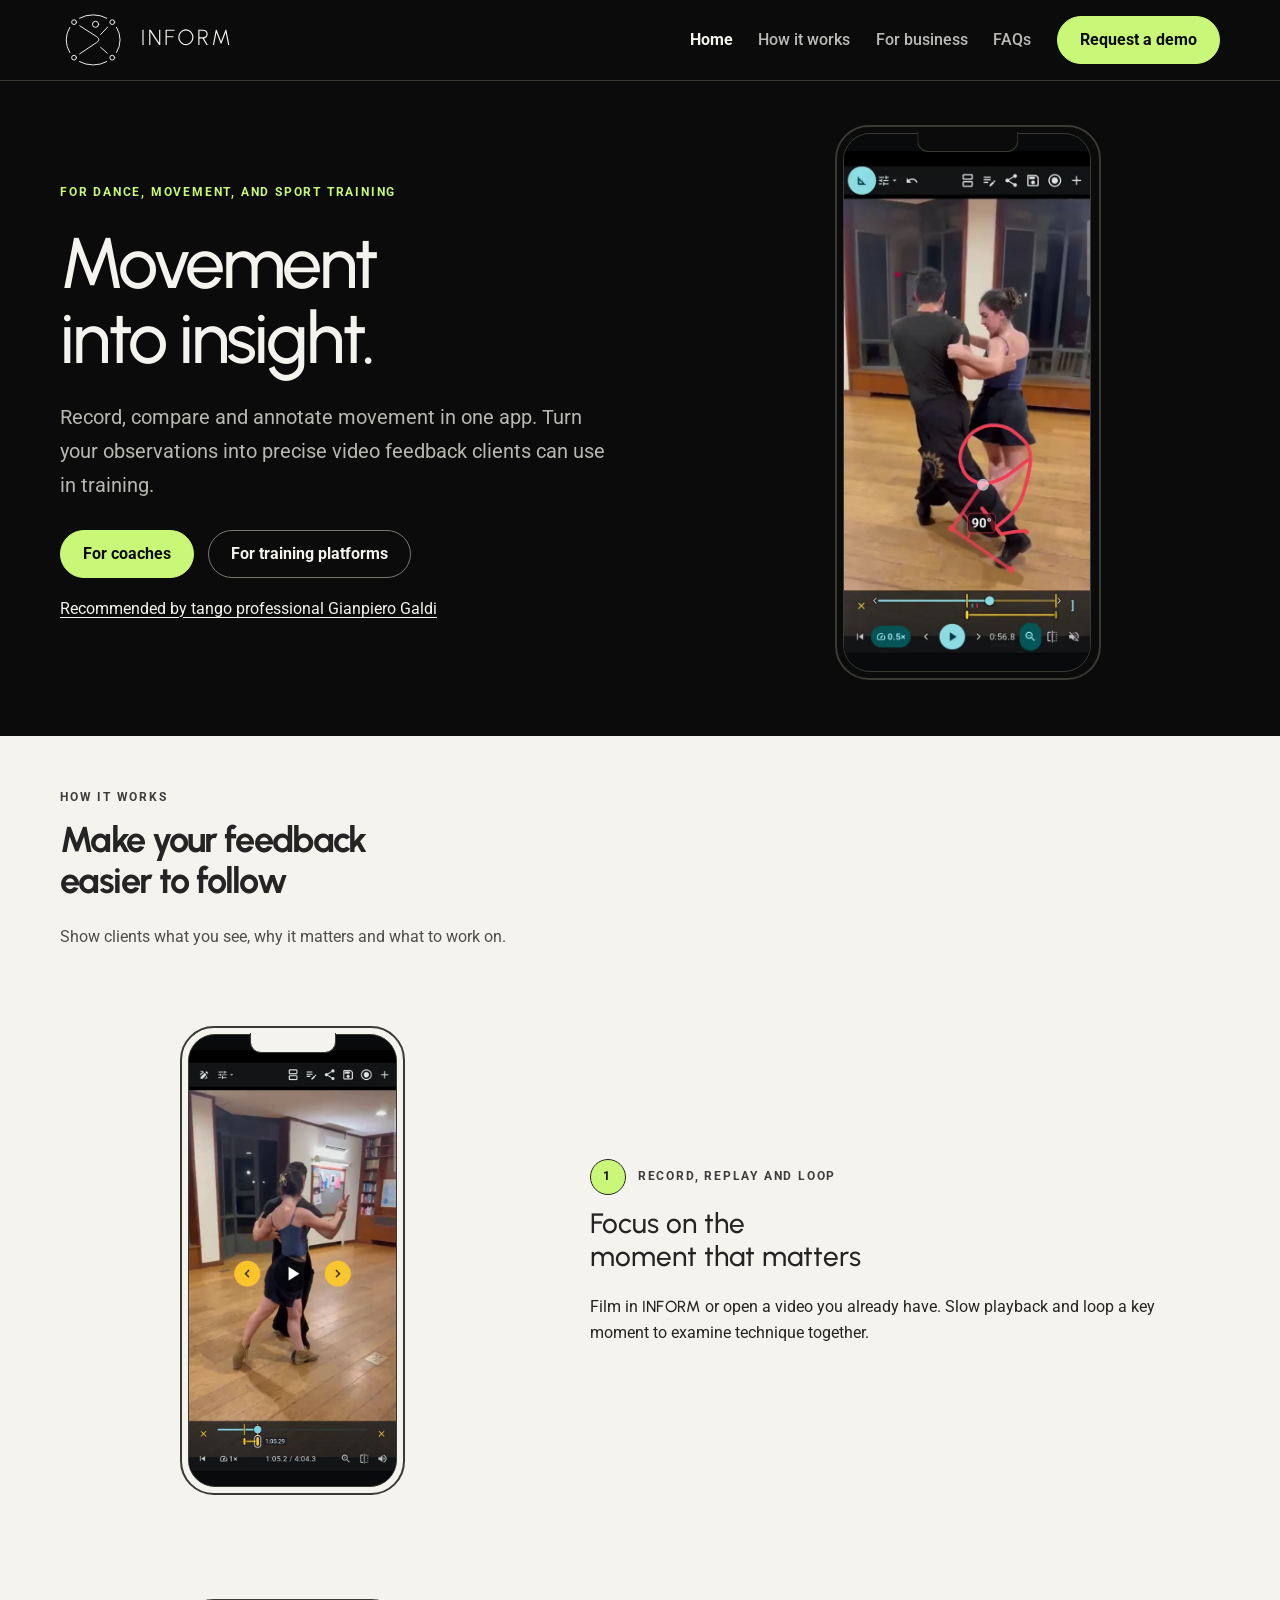
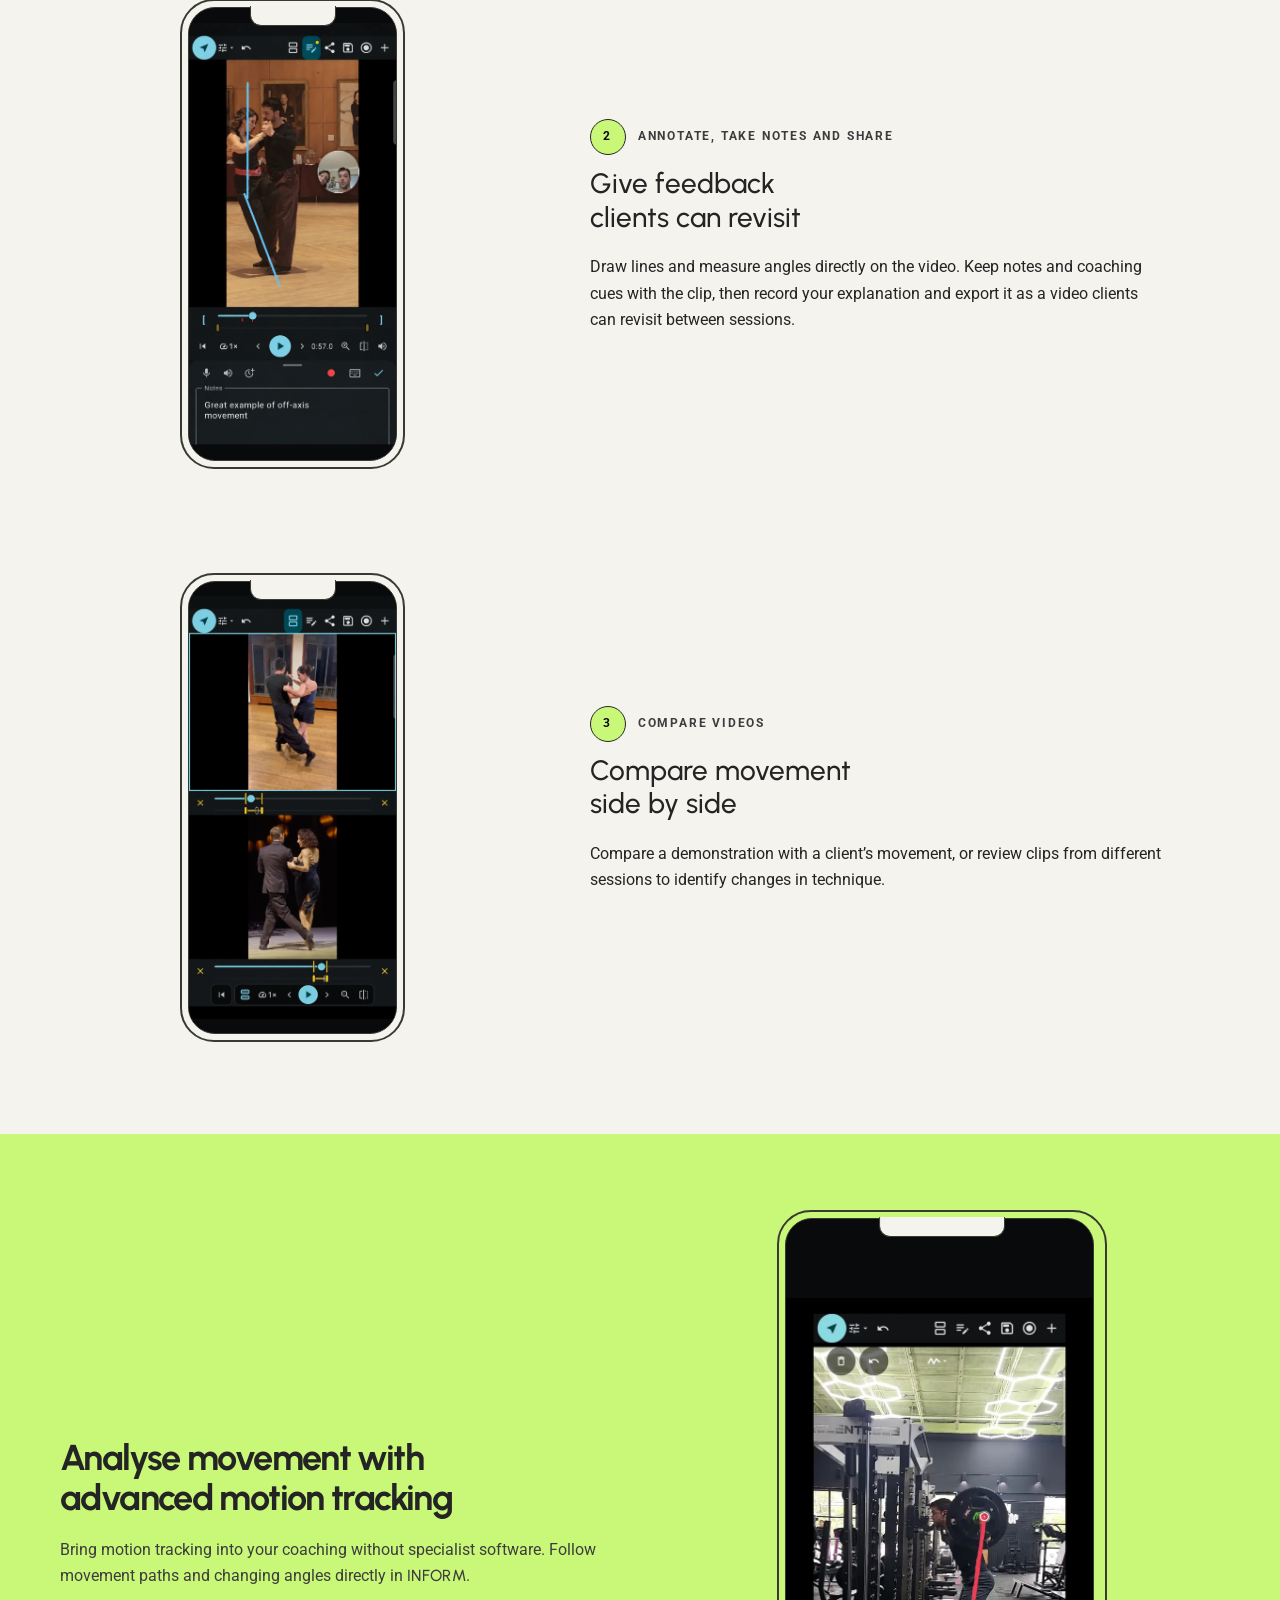
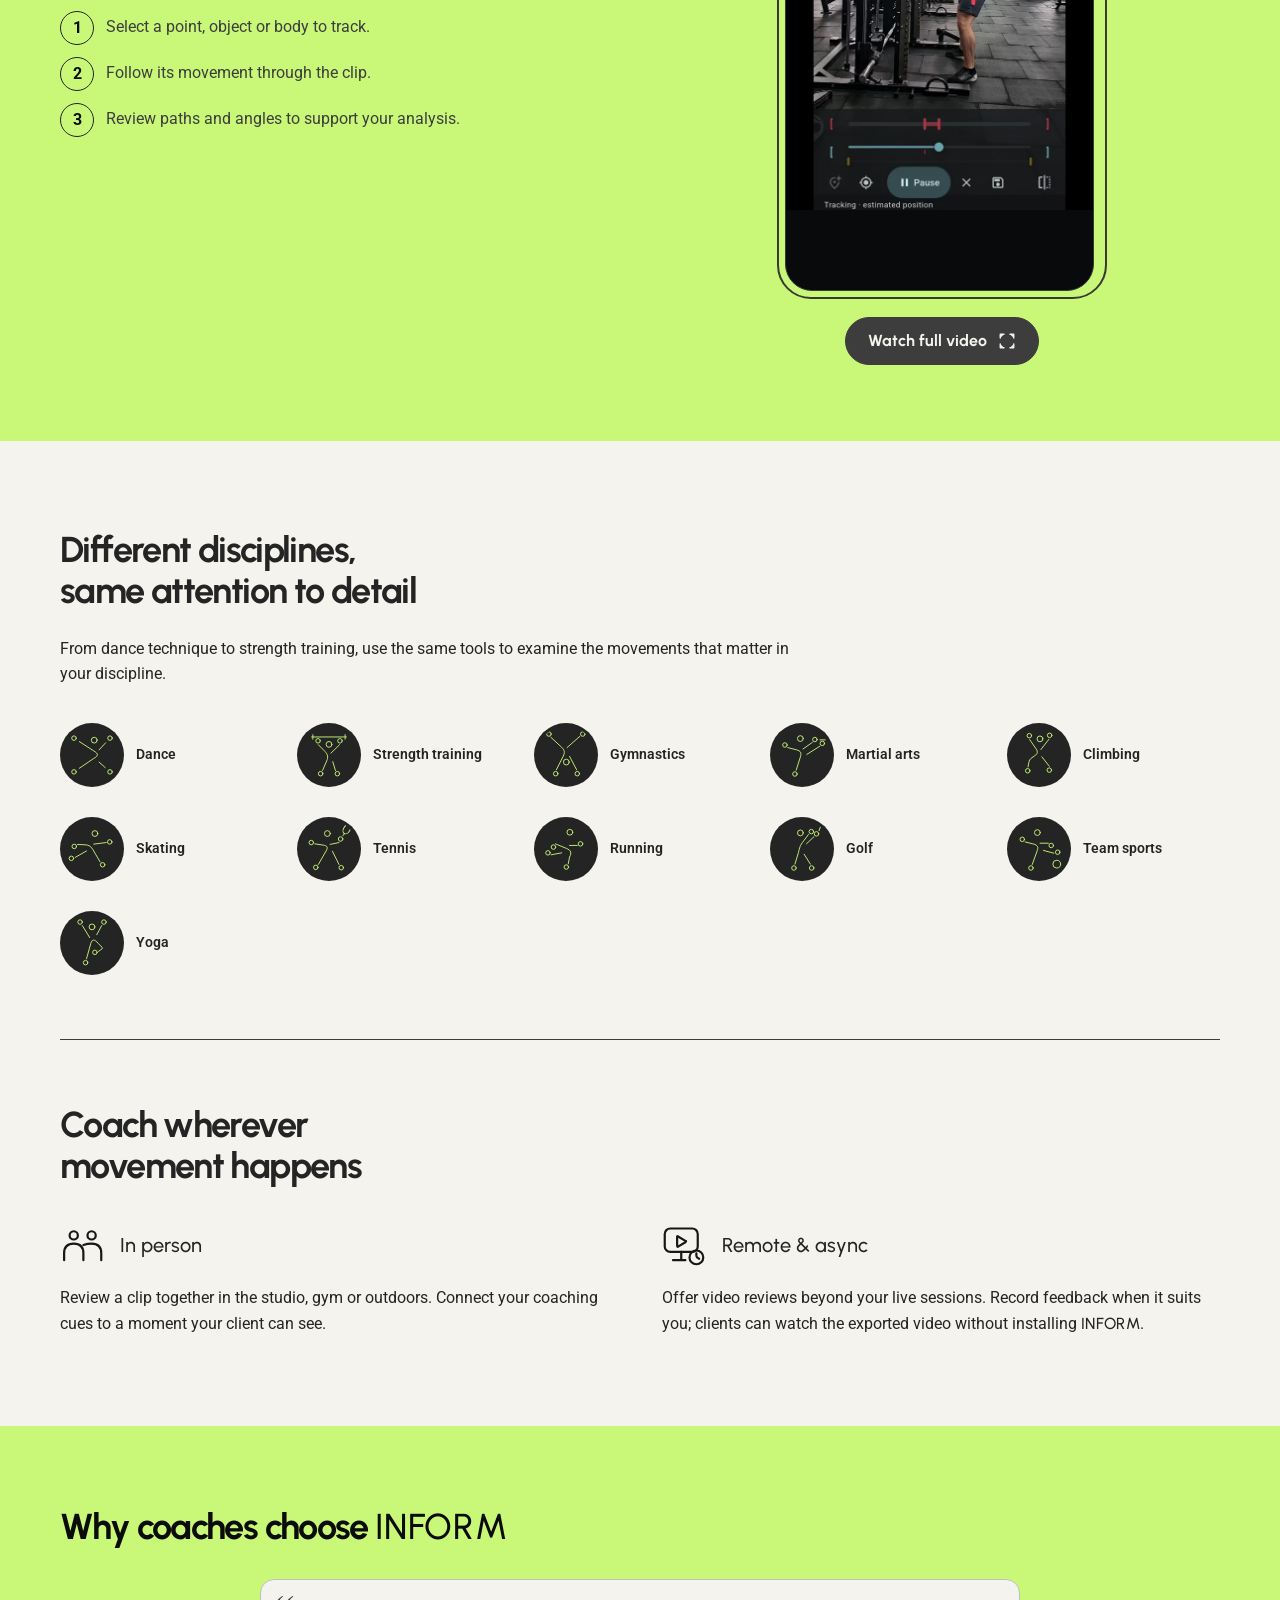
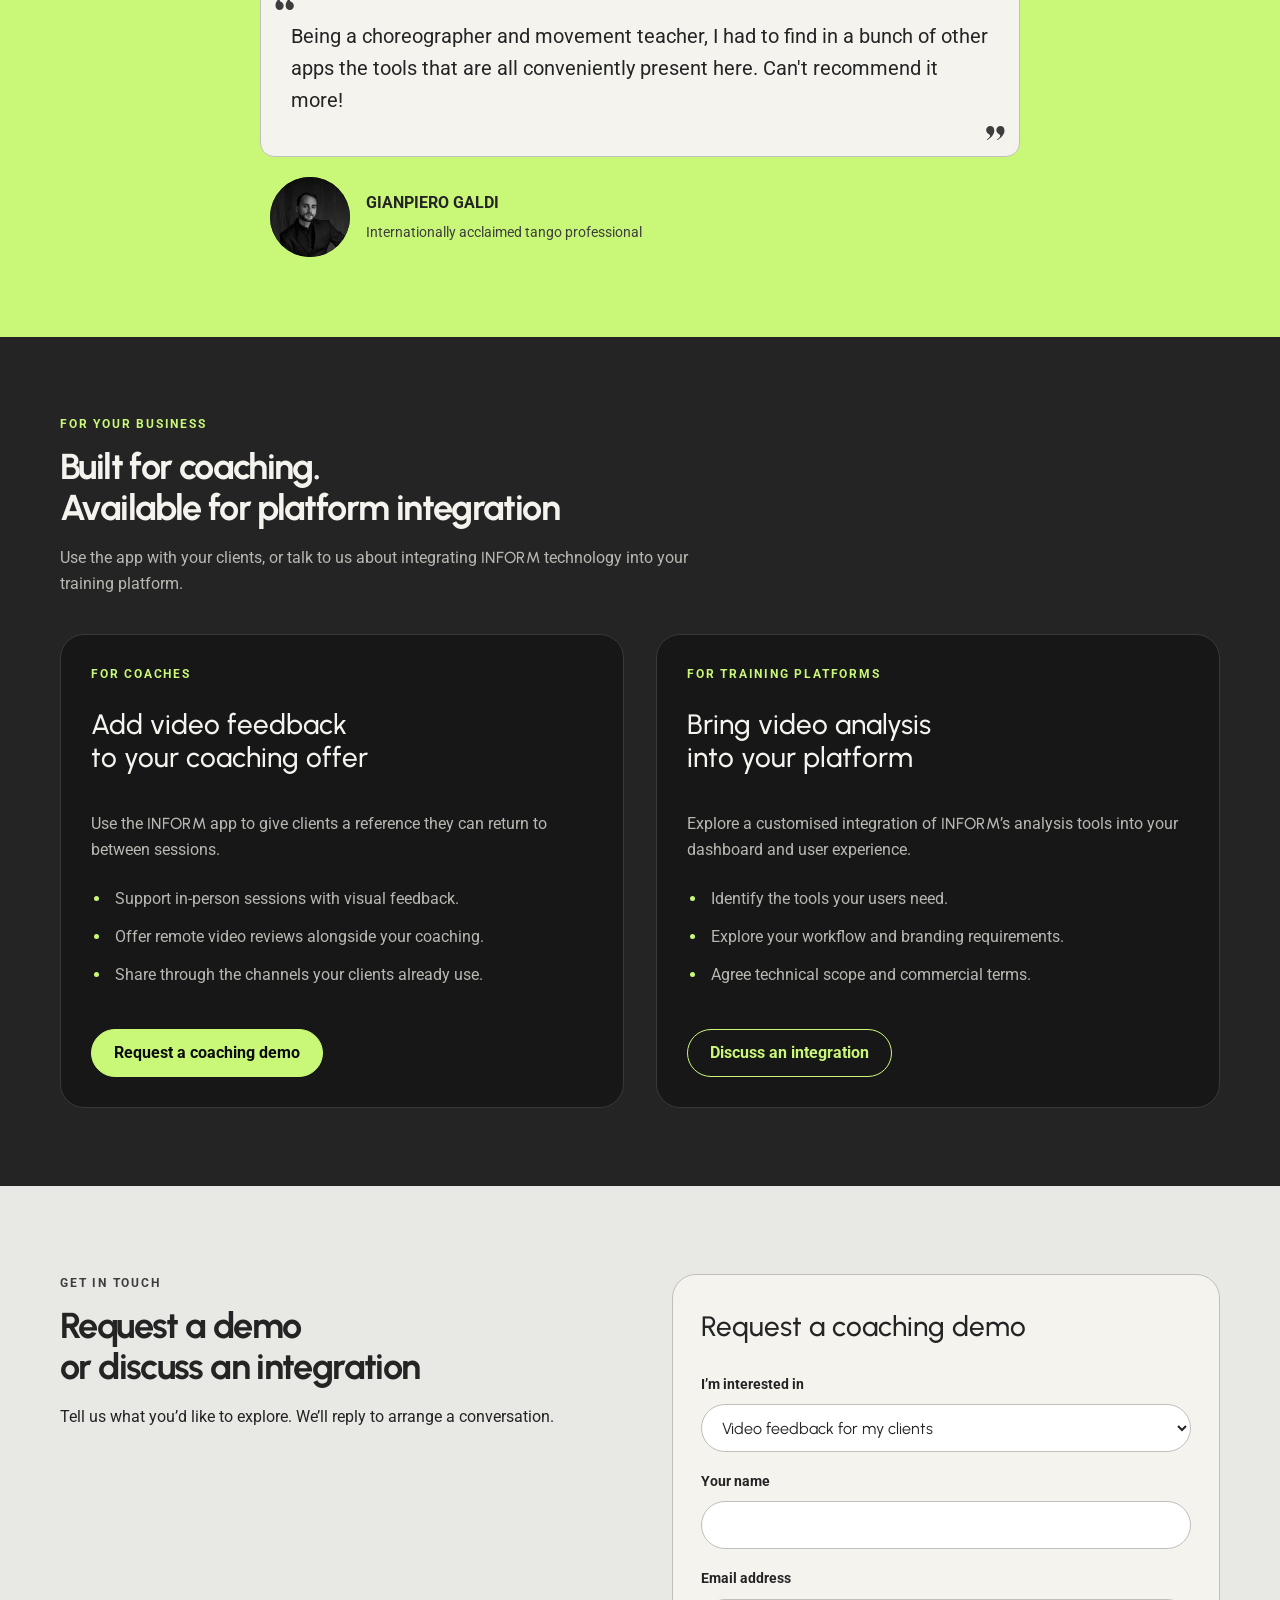
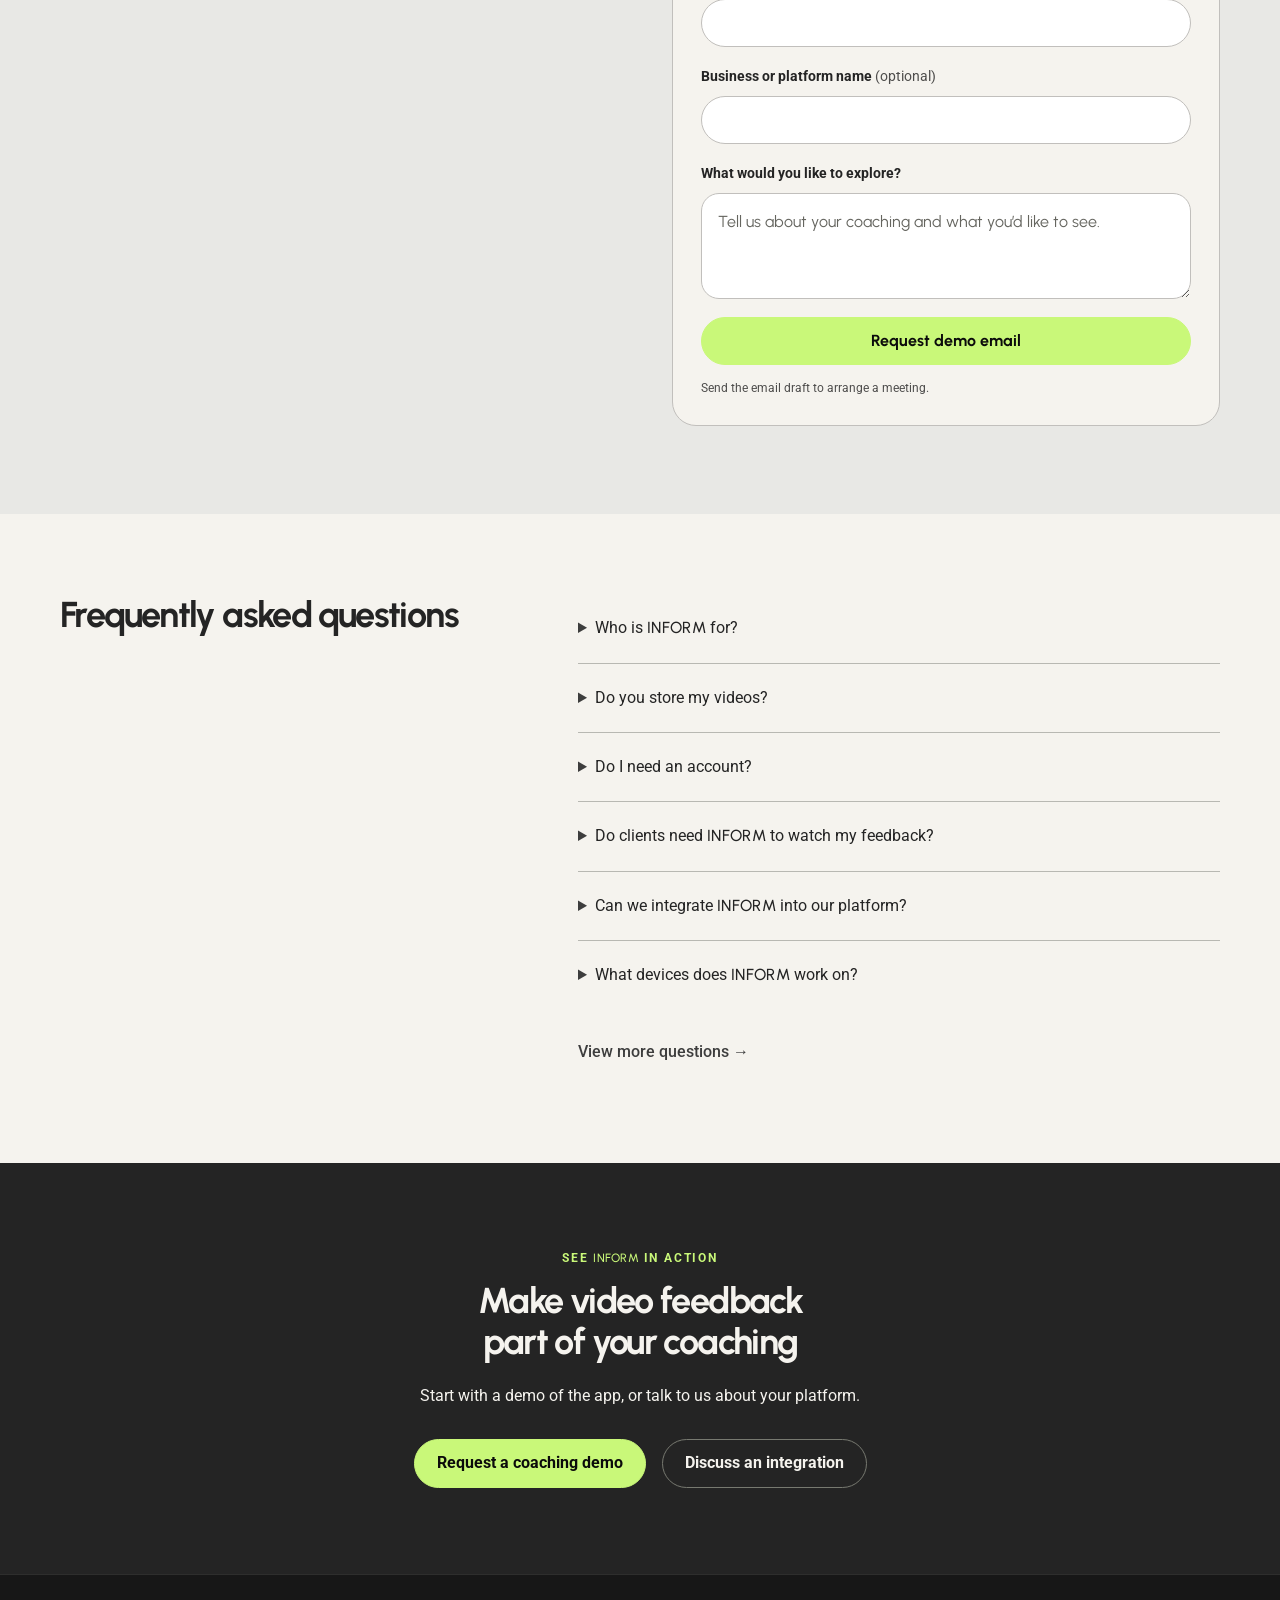
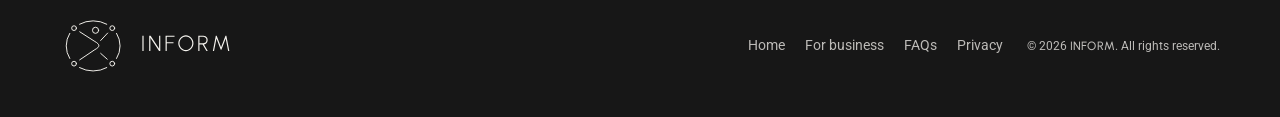
==== commit 7552e6e8: "Publish plain coaching context icons" ====
--- a/index.html
+++ b/index.html
@@ -35,6 +35,7 @@
 <meta name="theme-color" content="#0B0B0B">
 <link rel="stylesheet" href="style.css?v=urbanist-1">
 <style>
+:root .context-icon { color: #171717; background: none; border-radius: 0; padding: 0; }
 :root .discipline-list .discipline-icon { border-radius: 50%; width: 58px; height: 58px; flex: 0 0 58px; padding: 3px; }
 @media(max-width: 420px) { .discipline-list { gap: 20px 12px; } .discipline-list li { gap: 8px; } .discipline-list .discipline-icon { width: 44px; height: 44px; flex-basis: 44px; } }
 </style>
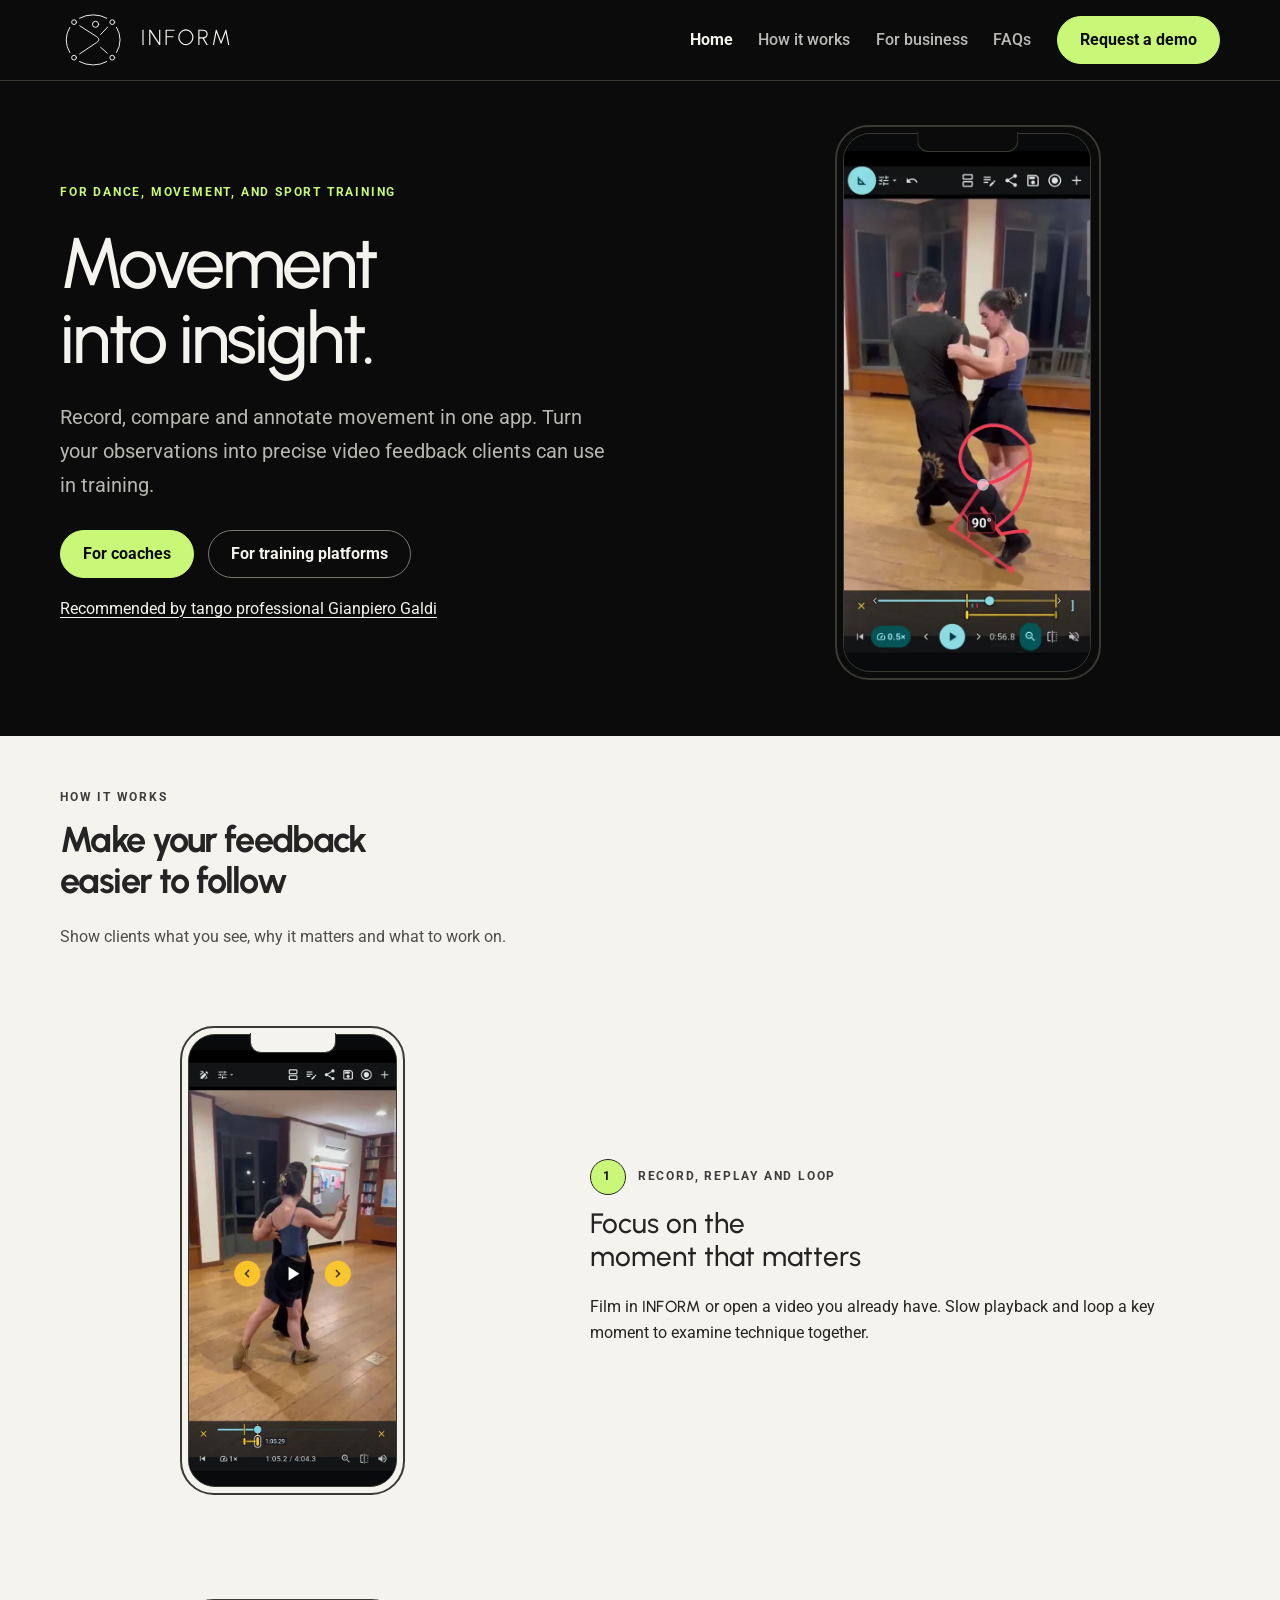
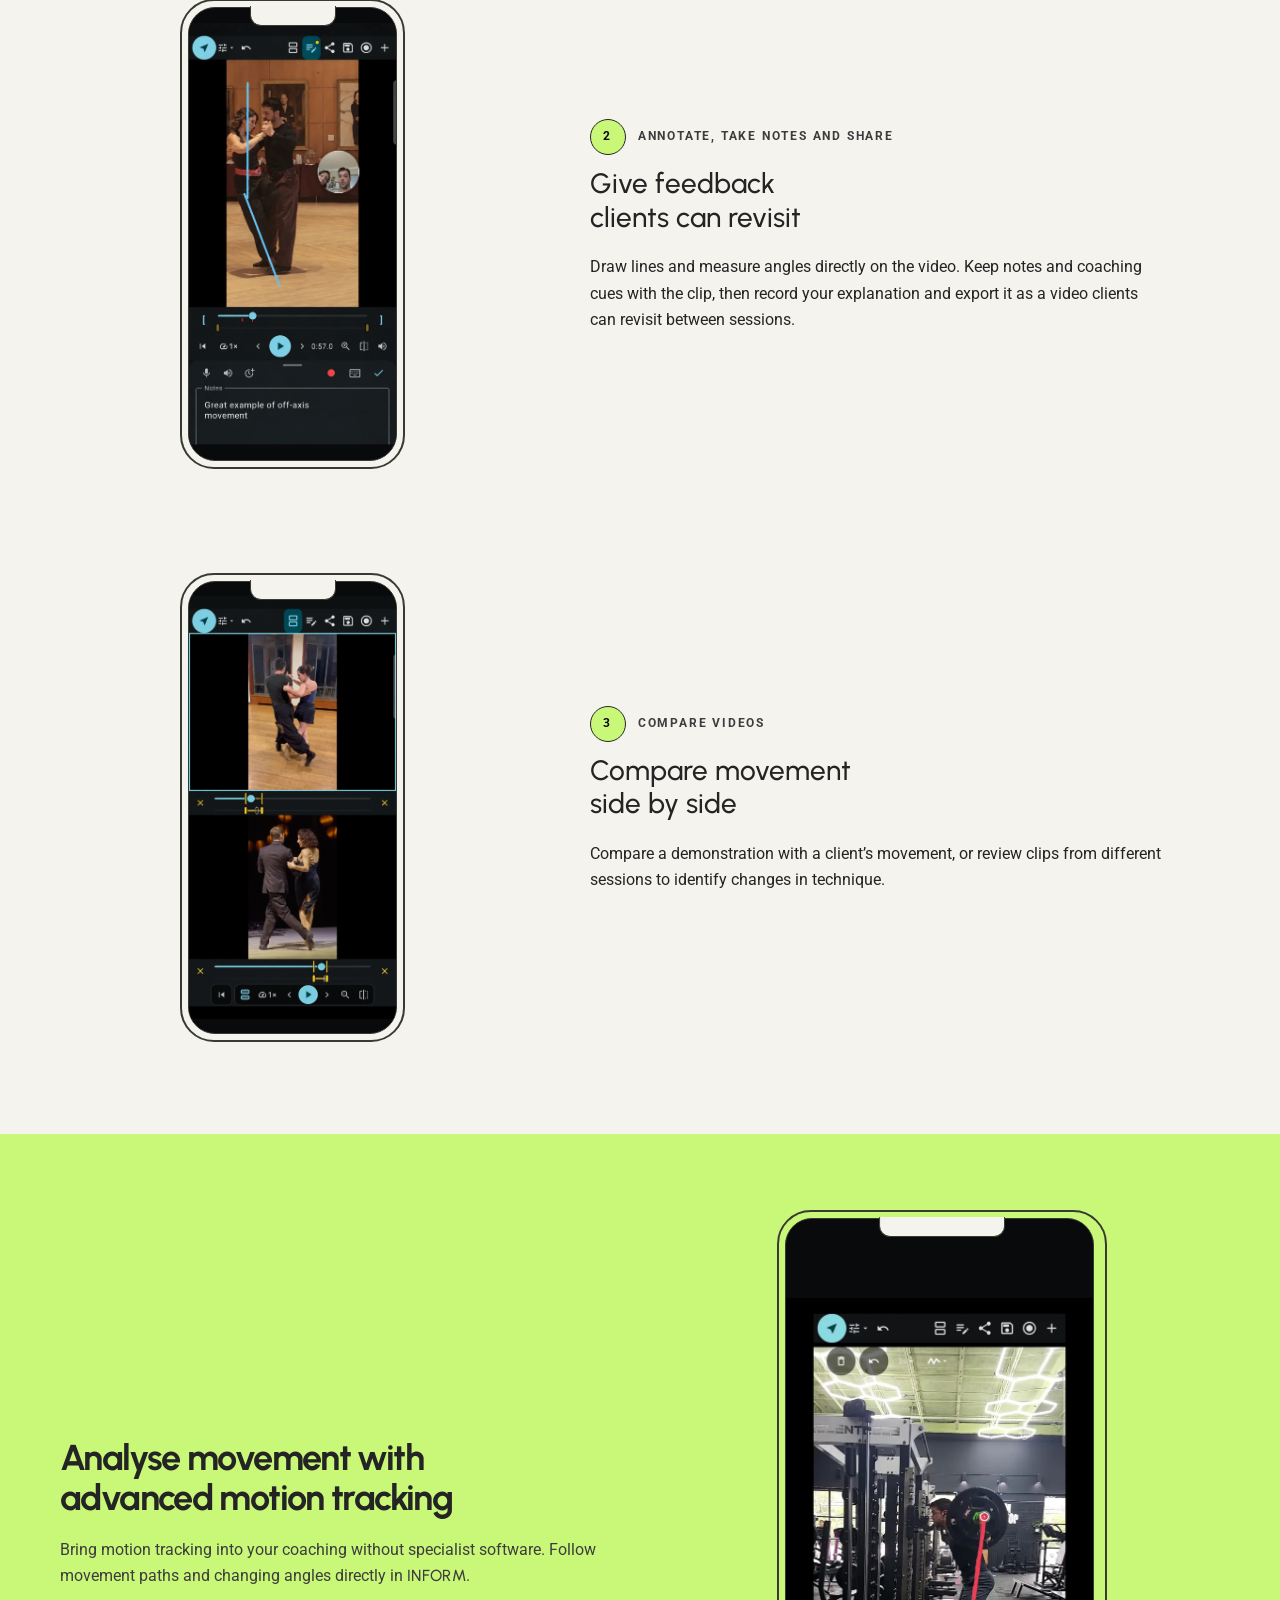
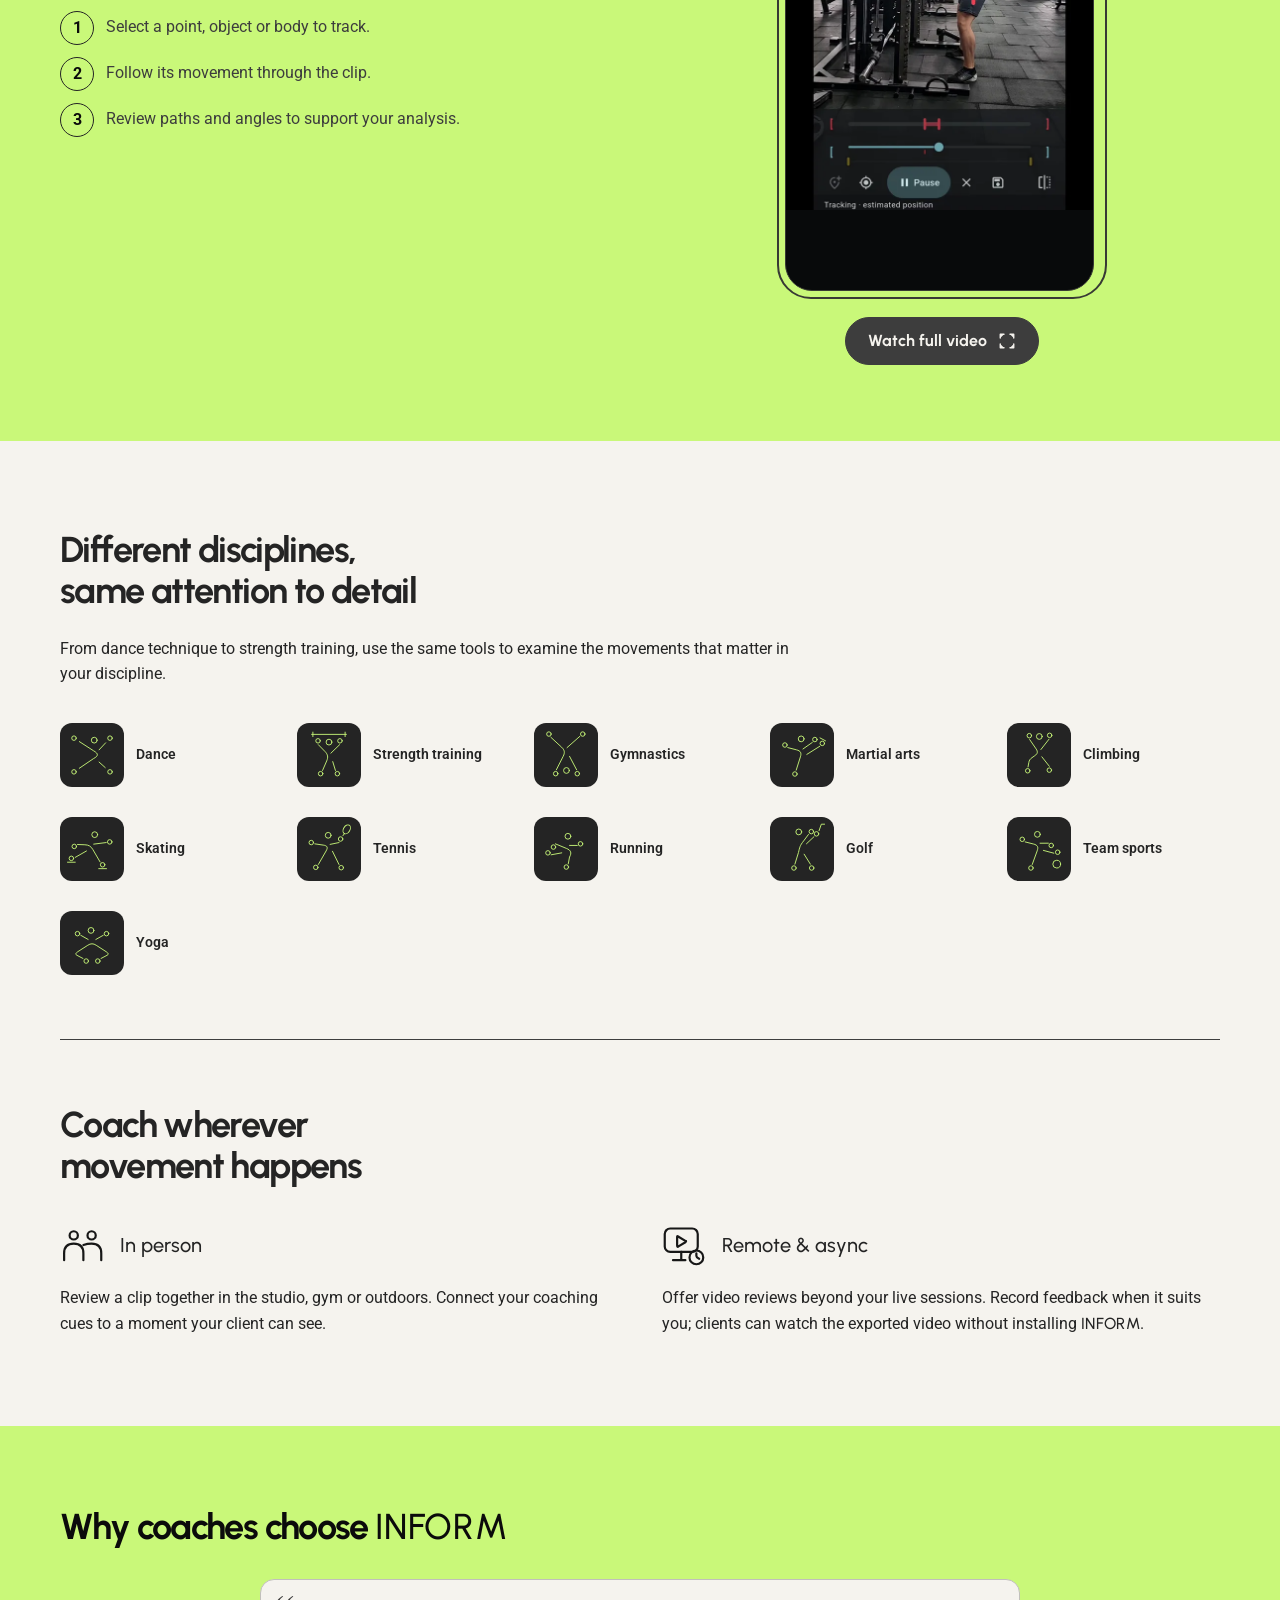
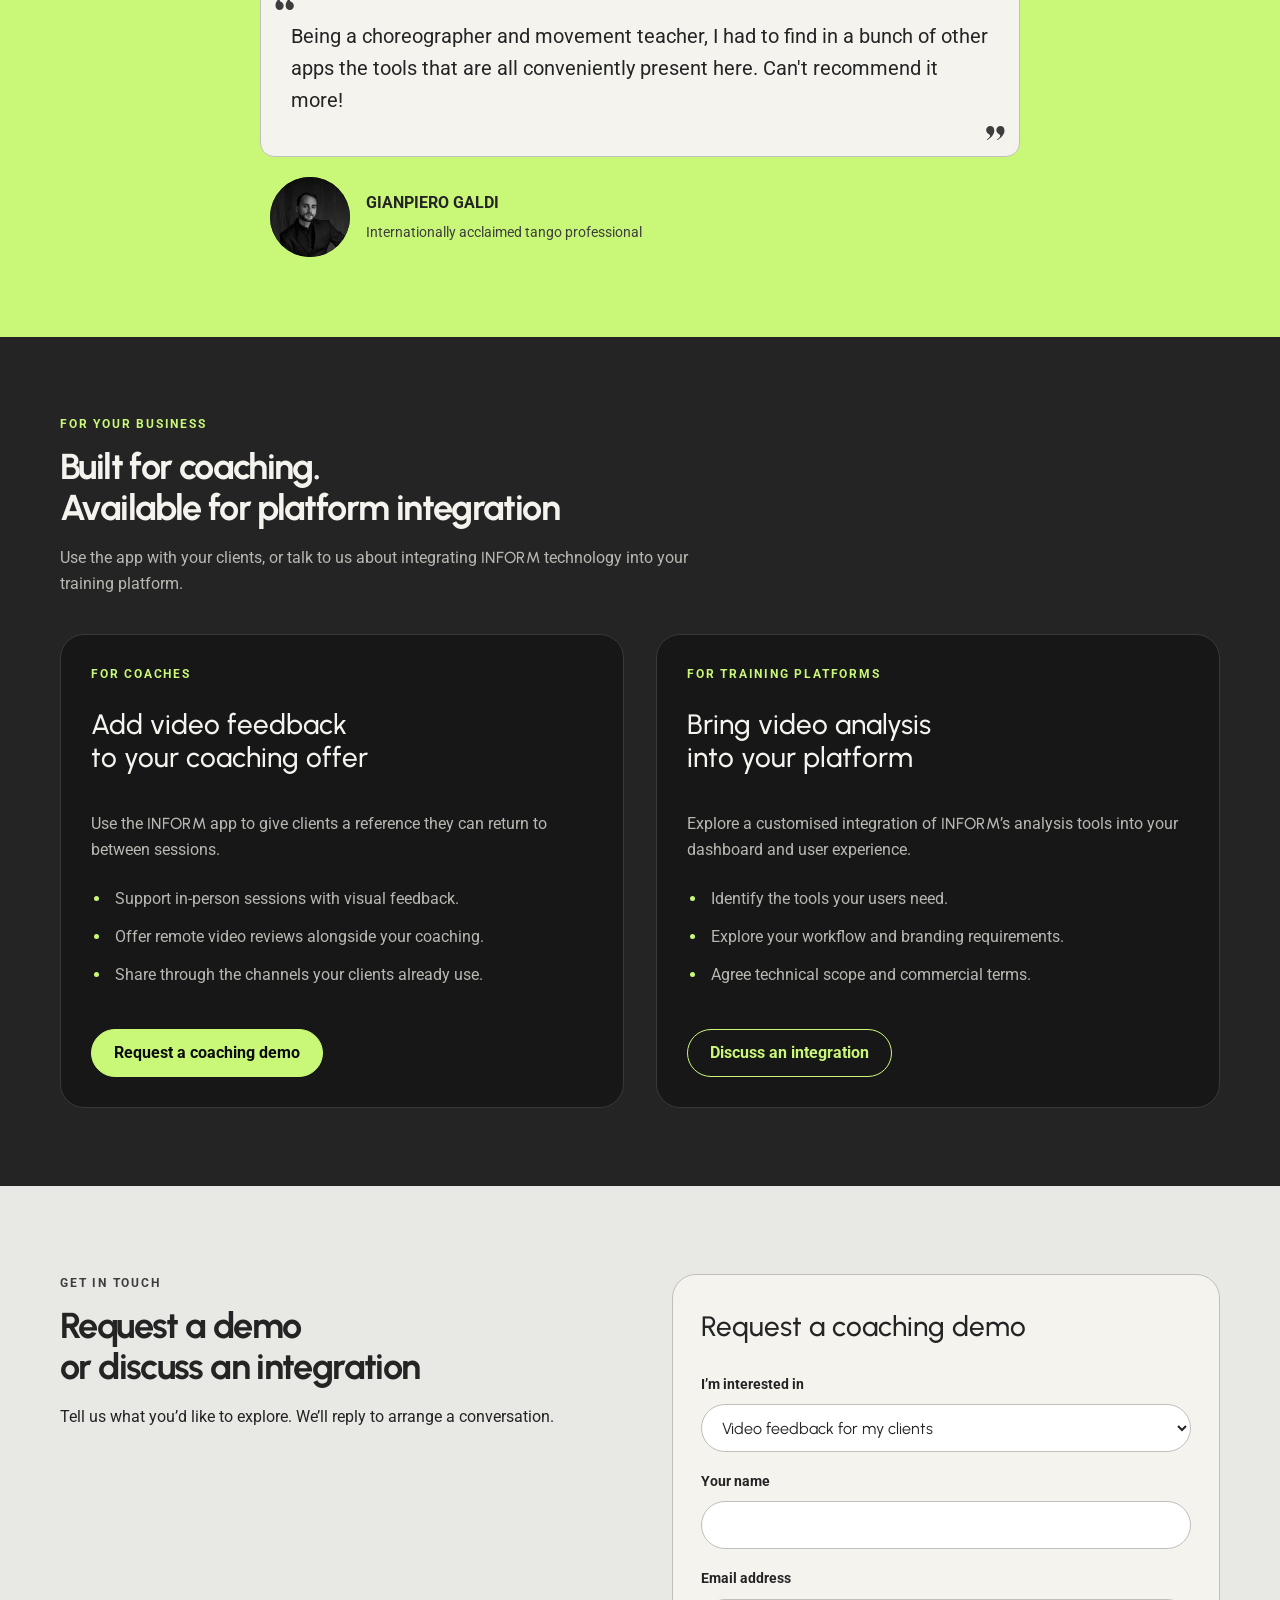
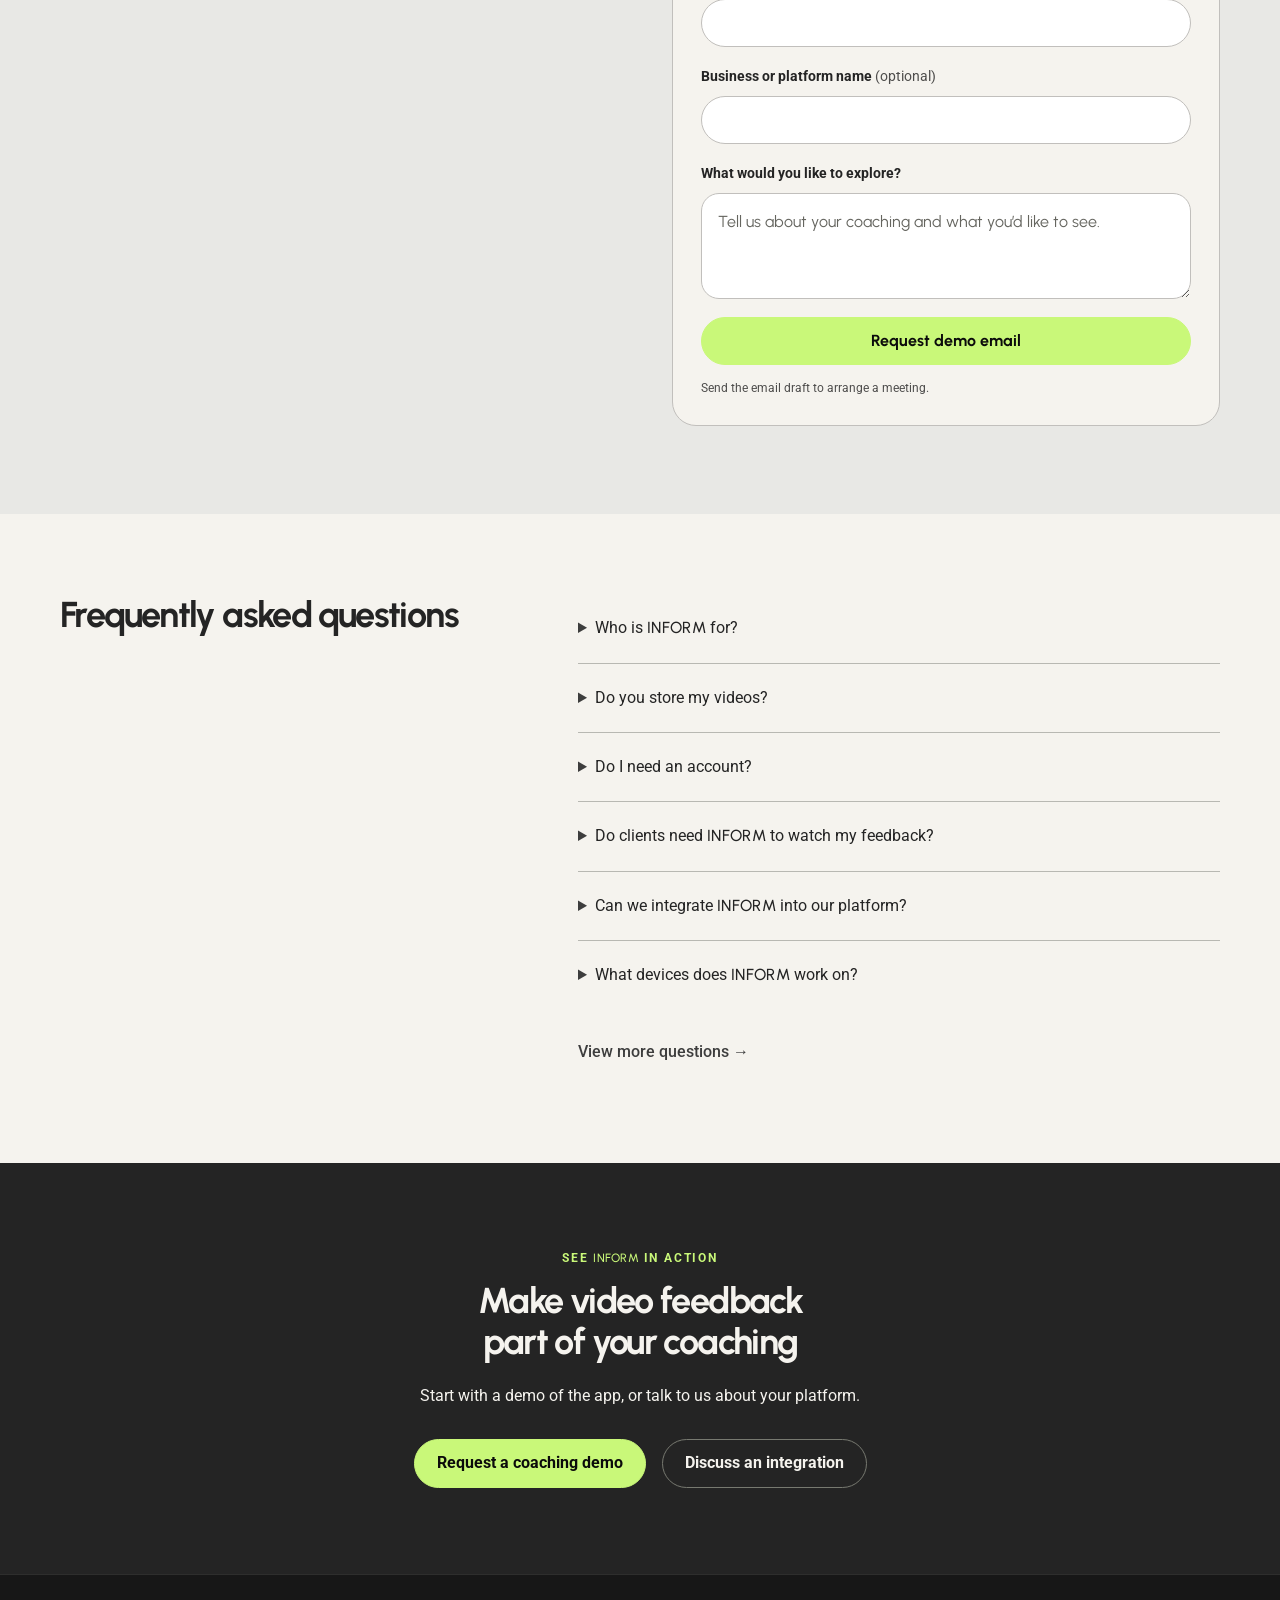
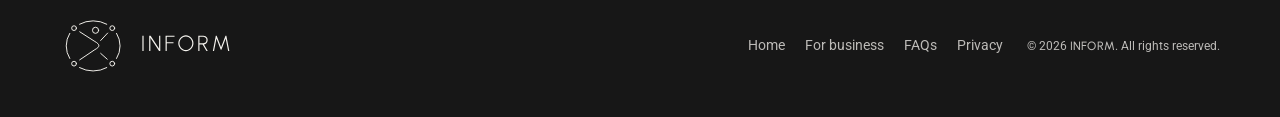
==== commit 489d6fbe: "Publish refined sport icons and rounded square tiles" ====
--- a/index.html
+++ b/index.html
@@ -36,8 +36,8 @@
 <link rel="stylesheet" href="style.css?v=urbanist-1">
 <style>
 :root .context-icon { color: #171717; background: none; border-radius: 0; padding: 0; }
-:root .discipline-list .discipline-icon { border-radius: 50%; width: 58px; height: 58px; flex: 0 0 58px; padding: 3px; }
-@media(max-width: 420px) { .discipline-list { gap: 20px 12px; } .discipline-list li { gap: 8px; } .discipline-list .discipline-icon { width: 44px; height: 44px; flex-basis: 44px; } }
+:root .discipline-list .discipline-icon { border-radius: 12px; width: 58px; height: 58px; flex: 0 0 58px; padding: 3px; }
+@media(max-width: 420px) { .discipline-list { gap: 20px 12px; } .discipline-list li { gap: 8px; } :root .discipline-list .discipline-icon { width: 44px; height: 44px; flex-basis: 44px; } }
 </style>
 </head>
 <body class="home">
@@ -132,16 +132,16 @@
       <p class="sports-intro">From dance technique to strength training, use the same tools to examine the movements that matter in your discipline.</p>
       <ul class="discipline-list" aria-label="Training disciplines">
         <li><svg class="discipline-icon" viewBox="0 0 180 180" aria-hidden="true" focusable="false"><g xmlns="http://www.w3.org/2000/svg" fill="none" stroke="currentColor" stroke-width="2.826845637583893" stroke-linecap="round" stroke-linejoin="round"><path d="M 50.79145605511108 48.43444222348011 L 95 77 C 111 86 110 93 95 101 L 50.541408140698536 131.18810483427436" stroke="currentColor" /><path d="M 112 74 L 132.34233924826276 52.17712679637931" stroke="currentColor" /><path d="M 112 112 L 131.09190117010408 129.09848114839377" stroke="currentColor" /><circle cx="97" cy="44" r="9" stroke="currentColor" /><circle cx="145.86143571373725" cy="142.3259018078045" r="7" stroke="currentColor" /><circle cx="34.13856428626275" cy="142.3259018078045" r="7" stroke="currentColor" /><circle cx="34.138564286262735" cy="37.67409819219549" r="7" stroke="currentColor" /><circle cx="145.86143571373725" cy="37.67409819219547" r="7" stroke="currentColor" /></g></svg><span>Dance</span></li>
-        <li><svg class="discipline-icon" viewBox="0 0 180 180" aria-hidden="true" focusable="false"><g fill="none" stroke="currentColor" stroke-width="2.83" stroke-linecap="round" stroke-linejoin="round"><circle cx="90" cy="57" r="9"/><circle cx="56" cy="46" r="7"/><circle cx="124" cy="46" r="7"/><circle cx="64" cy="148" r="7"/><circle cx="116" cy="148" r="7"/><path d="M57.0 58.0 L77.5 79.1 C86.5 88.4 88.0 96.6 82.8 108.5 L70.0 138.0"/><path d="M95.873 84.346 L123.000 58.000"/><path d="M101.651 110.603 L110.000 138.000"/><path d="M36 34 H144 M40 27 V41 M140 27 V41"/></g></svg><span>Strength training</span></li>
-        <li><svg class="discipline-icon" viewBox="0 0 180 180" aria-hidden="true" focusable="false"><g fill="none" stroke="currentColor" stroke-width="2.83" stroke-linecap="round" stroke-linejoin="round"><circle cx="91" cy="112" r="9"/><circle cx="58" cy="148" r="7"/><circle cx="125" cy="148" r="7"/><circle cx="37" cy="25" r="7"/><circle cx="142" cy="25" r="7"/><path d="M43.0 35.0 L76.3 65.8 C85.8 74.6 87.2 82.5 81.3 94.0 L60.0 136.0"/><path d="M93.283 67.116 L133.000 32.000"/><path d="M101.059 94.317 L123.000 136.000"/></g></svg><span>Gymnastics</span></li>
-        <li><svg class="discipline-icon" viewBox="0 0 180 180" aria-hidden="true" focusable="false"><g fill="none" stroke="currentColor" stroke-width="2.83" stroke-linecap="round" stroke-linejoin="round"><circle cx="85" cy="39" r="9"/><circle cx="37" cy="59" r="7"/><circle cx="130" cy="42" r="7"/><circle cx="68" cy="149" r="7"/><circle cx="153" cy="54" r="7"/><path d="M46.0 67.0 L73.1 74.0 C85.6 77.2 89.0 83.3 85.1 95.7 L72.0 137.0"/><path d="M93.161 71.241 L122.000 51.000"/><path d="M104.974 88.174 L145.000 63.000"/><path d="M146 43 L162 43"/></g></svg><span>Martial arts</span></li>
-        <li><svg class="discipline-icon" viewBox="0 0 180 180" aria-hidden="true" focusable="false"><g fill="none" stroke="currentColor" stroke-width="2.83" stroke-linecap="round" stroke-linejoin="round"><circle cx="93" cy="40" r="9"/><circle cx="60" cy="30" r="7"/><circle cx="123" cy="29" r="7"/><circle cx="55" cy="139" r="7"/><circle cx="122" cy="137" r="7"/><path d="M61.0 42.0 L81.0 71.1 C87.1 80.0 86.0 85.9 77.1 92.1 L68.1 98.4 C62.3 102.4 59.5 106.7 58.3 113.7 L56.0 127.0"/><path d="M95.878 72.999 L121.000 41.000"/><path d="M98.945 95.679 L122.000 125.000"/></g></svg><span>Climbing</span></li>
-        <li><svg class="discipline-icon" viewBox="0 0 180 180" aria-hidden="true" focusable="false"><g fill="none" stroke="currentColor" stroke-width="2.83" stroke-linecap="round" stroke-linejoin="round"><circle cx="99" cy="42" r="9"/><circle cx="35" cy="82" r="7"/><circle cx="145" cy="68" r="7"/><circle cx="123" cy="139" r="7"/><circle cx="26" cy="119" r="7"/><path d="M45.0 76.0 L67.9 76.9 C79.9 77.3 86.8 81.5 92.8 91.9 L115.0 130.0"/><path d="M95.352 74.911 L134.000 70.000"/><path d="M72.746 96.170 L38.000 116.000"/></g></svg><span>Skating</span></li>
-        <li><svg class="discipline-icon" viewBox="0 0 180 180" aria-hidden="true" focusable="false"><g fill="none" stroke="currentColor" stroke-width="2.83" stroke-linecap="round" stroke-linejoin="round"><circle cx="85" cy="42" r="9"/><circle cx="35" cy="70" r="7"/><circle cx="126" cy="59" r="7"/><circle cx="49" cy="147" r="7"/><circle cx="128" cy="148" r="7"/><path d="M46.0 74.0 L72.2 77.9 C85.0 79.8 87.5 84.9 81.0 96.1 L57.0 138.0"/><path d="M93.599 75.681 L121.000 70.000"/><path d="M100.814 97.078 L121.000 138.000"/><path d="M133 49 L138 42"/><ellipse cx="145" cy="29" rx="10" ry="15" transform="rotate(30 145 29)"/></g></svg><span>Tennis</span></li>
-        <li><svg class="discipline-icon" viewBox="0 0 180 180" aria-hidden="true" focusable="false"><g fill="none" stroke="currentColor" stroke-width="2.83" stroke-linecap="round" stroke-linejoin="round"><circle cx="102" cy="38" r="9"/><circle cx="51" cy="84" r="7"/><circle cx="135" cy="74" r="7"/><circle cx="91" cy="146" r="7"/><circle cx="34" cy="102" r="7"/><path d="M57 74 L91 88 C106 94 108 102 101 115 L97 136"/><path d="M100.949 78.905 L125.000 79.000"/><path d="M76.758 101.988 L44.000 108.000"/></g></svg><span>Running</span></li>
-        <li><svg class="discipline-icon" viewBox="0 0 180 180" aria-hidden="true" focusable="false"><g fill="none" stroke="currentColor" stroke-width="2.83" stroke-linecap="round" stroke-linejoin="round"><circle cx="85" cy="40" r="9"/><circle cx="119" cy="36" r="7"/><circle cx="135" cy="43" r="7"/><circle cx="65" cy="149" r="7"/><circle cx="120" cy="149" r="7"/><path d="M110 45 L95 65 C83 80 83 85 79 101 L68 137"/><path d="M103.892 73.754 L127.000 52.000"/><path d="M96.623 106.140 L116.000 137.000"/><path d="M143 33 L150 13 L160 13"/></g></svg><span>Golf</span></li>
-        <li><svg class="discipline-icon" viewBox="0 0 180 180" aria-hidden="true" focusable="false"><g fill="none" stroke="currentColor" stroke-width="2.83" stroke-linecap="round" stroke-linejoin="round"><circle cx="85" cy="39" r="9"/><circle cx="38" cy="60" r="7"/><circle cx="128" cy="79" r="7"/><circle cx="65" cy="149" r="7"/><circle cx="148" cy="100" r="7"/><path d="M47.0 68.0 L73.0 74.6 C85.6 77.8 88.8 83.7 84.3 95.9 L69.0 138.0"/><path d="M93.301 72.070 L119.000 72.000"/><path d="M103.801 94.420 L136.000 103.000"/><circle cx="145" cy="137" r="12"/></g></svg><span>Team sports</span></li>
-        <li><svg class="discipline-icon" viewBox="0 0 180 180" aria-hidden="true" focusable="false"><g fill="none" stroke="currentColor" stroke-width="2.83" stroke-linecap="round" stroke-linejoin="round"><circle cx="90" cy="40" r="9"/><circle cx="53" cy="25" r="7"/><circle cx="127" cy="25" r="7"/><circle cx="70" cy="151" r="7"/><circle cx="99" cy="119" r="7"/><path d="M73 139 L86 92 C90 78 98 77 109 91 L121 103 Q125 108 116 112 L110 116"/><path d="M82.847 73.288 L60.000 36.000"/><path d="M104.765 64.424 L120.000 36.000"/></g></svg><span>Yoga</span></li>
+        <li><svg class="discipline-icon" viewBox="0 0 180 180" aria-hidden="true" focusable="false"><g fill="none" stroke="currentColor" stroke-width="2.83" stroke-linecap="round" stroke-linejoin="round"><circle cx="90" cy="50" r="9"/><circle cx="56" cy="46" r="7"/><circle cx="124" cy="46" r="7"/><circle cx="64" cy="148" r="7"/><circle cx="116" cy="148" r="7"/><path d="M57.0 58.0 L77.5 79.1 C86.5 88.4 88.0 96.6 82.8 108.5 L70.0 138.0"/><path d="M95.873 84.346 L123.000 58.000"/><path d="M101.651 110.603 L110.000 138.000"/><path d="M36 26 H144 M40 19 V33 M140 19 V33"/></g></svg><span>Strength training</span></li>
+        <li><svg class="discipline-icon" viewBox="0 0 180 180" aria-hidden="true" focusable="false"><g fill="none" stroke="currentColor" stroke-width="2.83" stroke-linecap="round" stroke-linejoin="round"><circle cx="91.5" cy="138" r="9"/><circle cx="58" cy="148" r="7"/><circle cx="125" cy="148" r="7"/><circle cx="37" cy="25" r="7"/><circle cx="142" cy="25" r="7"/><path d="M43.0 35.0 L76.3 65.8 C85.8 74.6 87.2 82.5 81.3 94.0 L60.0 136.0"/><path d="M93.283 67.116 L133.000 32.000"/><path d="M101.059 94.317 L123.000 136.000"/></g></svg><span>Gymnastics</span></li>
+        <li><svg class="discipline-icon" viewBox="0 0 180 180" aria-hidden="true" focusable="false"><g fill="none" stroke="currentColor" stroke-width="2.83" stroke-linecap="round" stroke-linejoin="round"><circle cx="87.5" cy="40" r="9"/><circle cx="37" cy="59" r="7"/><circle cx="130" cy="42" r="7"/><circle cx="68" cy="149" r="7"/><circle cx="153" cy="54" r="7"/><path d="M46.0 67.0 L73.1 74.0 C85.6 77.2 89.0 83.3 85.1 95.7 L72.0 137.0"/><path d="M93.161 71.241 L122.000 51.000"/><path d="M104.974 88.174 L145.000 63.000"/><path d="M146 37 L163 46"/></g></svg><span>Martial arts</span></li>
+        <li><svg class="discipline-icon" viewBox="0 0 180 180" aria-hidden="true" focusable="false"><g fill="none" stroke="currentColor" stroke-width="2.83" stroke-linecap="round" stroke-linejoin="round"><circle cx="91" cy="32.5" r="9"/><circle cx="60" cy="30" r="7"/><circle cx="123" cy="29" r="7"/><circle cx="55" cy="139" r="7"/><circle cx="122" cy="137" r="7"/><path d="M61.0 42.0 L81.0 71.1 C87.1 80.0 86.0 85.9 77.1 92.1 L68.1 98.4 C62.3 102.4 59.5 106.7 58.3 113.7 L56.0 127.0"/><path d="M95.878 72.999 L121.000 41.000"/><path d="M98.945 95.679 L122.000 125.000"/></g></svg><span>Climbing</span></li>
+        <li><svg class="discipline-icon" viewBox="0 0 180 180" aria-hidden="true" focusable="false"><g fill="none" stroke="currentColor" stroke-width="2.83" stroke-linecap="round" stroke-linejoin="round"><circle cx="98.5" cy="45.5" r="9"/><circle cx="35" cy="82" r="7"/><circle cx="145" cy="68" r="7"/><circle cx="123" cy="139" r="7"/><circle cx="26" cy="119" r="7"/><path d="M45.0 76.0 L67.9 76.9 C79.9 77.3 86.8 81.5 92.8 91.9 L115.0 130.0"/><path d="M95.352 74.911 L134.000 70.000"/><path d="M72.746 96.170 L38.000 116.000"/><path d="M14 131 L38 131 M111 151 L135 151"/></g></svg><span>Skating</span></li>
+        <li><svg class="discipline-icon" viewBox="0 0 180 180" aria-hidden="true" focusable="false"><g fill="none" stroke="currentColor" stroke-width="2.83" stroke-linecap="round" stroke-linejoin="round"><circle cx="87.5" cy="47.5" r="9"/><circle cx="35" cy="70" r="7"/><circle cx="126" cy="59" r="7"/><circle cx="49" cy="147" r="7"/><circle cx="128" cy="148" r="7"/><path d="M46.0 74.0 L72.2 77.9 C85.0 79.8 87.5 84.9 81.0 96.1 L57.0 138.0"/><path d="M93.599 75.681 L121.000 70.000"/><path d="M100.814 97.078 L121.000 138.000"/><path d="M133 49 L138 42"/><ellipse cx="145" cy="29" rx="10" ry="15" transform="rotate(30 145 29)"/></g></svg><span>Tennis</span></li>
+        <li><svg class="discipline-icon" viewBox="0 0 180 180" aria-hidden="true" focusable="false"><g fill="none" stroke="currentColor" stroke-width="2.83" stroke-linecap="round" stroke-linejoin="round"><circle cx="96" cy="50.5" r="9"/><circle cx="51" cy="84" r="7"/><circle cx="135" cy="74" r="7"/><circle cx="91" cy="146" r="7"/><circle cx="34" cy="102" r="7"/><path d="M57 74 L91 88 C106 94 108 102 101 115 L97 136"/><path d="M100.949 78.905 L125.000 79.000"/><path d="M76.758 101.988 L44.000 108.000"/></g></svg><span>Running</span></li>
+        <li><svg class="discipline-icon" viewBox="0 0 180 180" aria-hidden="true" focusable="false"><g fill="none" stroke="currentColor" stroke-width="2.83" stroke-linecap="round" stroke-linejoin="round"><circle cx="80" cy="37" r="9"/><circle cx="119" cy="36" r="7"/><circle cx="135" cy="43" r="7"/><circle cx="65" cy="149" r="7"/><circle cx="120" cy="149" r="7"/><path d="M110 45 L95 65 C83 80 83 85 79 101 L68 137"/><path d="M103.892 73.754 L127.000 52.000"/><path d="M96.623 106.140 L116.000 137.000"/><path d="M143 33 L150 13 L160 13"/></g></svg><span>Golf</span></li>
+        <li><svg class="discipline-icon" viewBox="0 0 180 180" aria-hidden="true" focusable="false"><g fill="none" stroke="currentColor" stroke-width="2.83" stroke-linecap="round" stroke-linejoin="round"><circle cx="85" cy="44.5" r="9"/><circle cx="38" cy="60" r="7"/><circle cx="128" cy="79" r="7"/><circle cx="65" cy="149" r="7"/><circle cx="148" cy="100" r="7"/><path d="M47.0 68.0 L73.0 74.6 C85.6 77.8 88.8 83.7 84.3 95.9 L69.0 138.0"/><path d="M93.301 72.070 L119.000 72.000"/><path d="M103.801 94.420 L136.000 103.000"/><circle cx="145" cy="137" r="12"/></g></svg><span>Team sports</span></li>
+        <li><svg class="discipline-icon" viewBox="0 0 180 180" aria-hidden="true" focusable="false"><g fill="none" stroke="currentColor" stroke-width="2.83" stroke-linecap="round" stroke-linejoin="round"><circle cx="87" cy="51" r="9"/><circle cx="45" cy="61" r="7"/><circle cx="135" cy="61" r="7"/><circle cx="72" cy="146" r="7"/><circle cx="108" cy="146" r="7"/><path d="M62 138 L43 128 Q35 124 46 117 L77 97 C86 91 94 91 103 97 L134 117 Q145 124 137 128 L118 138"/><path d="M78 79 L55 66"/><path d="M102 79 L125 66"/></g></svg><span>Yoga</span></li>
       </ul>
       <div class="coaching-settings" aria-labelledby="why-title">
         <h2 id="why-title">Coach wherever<br>movement happens</h2>
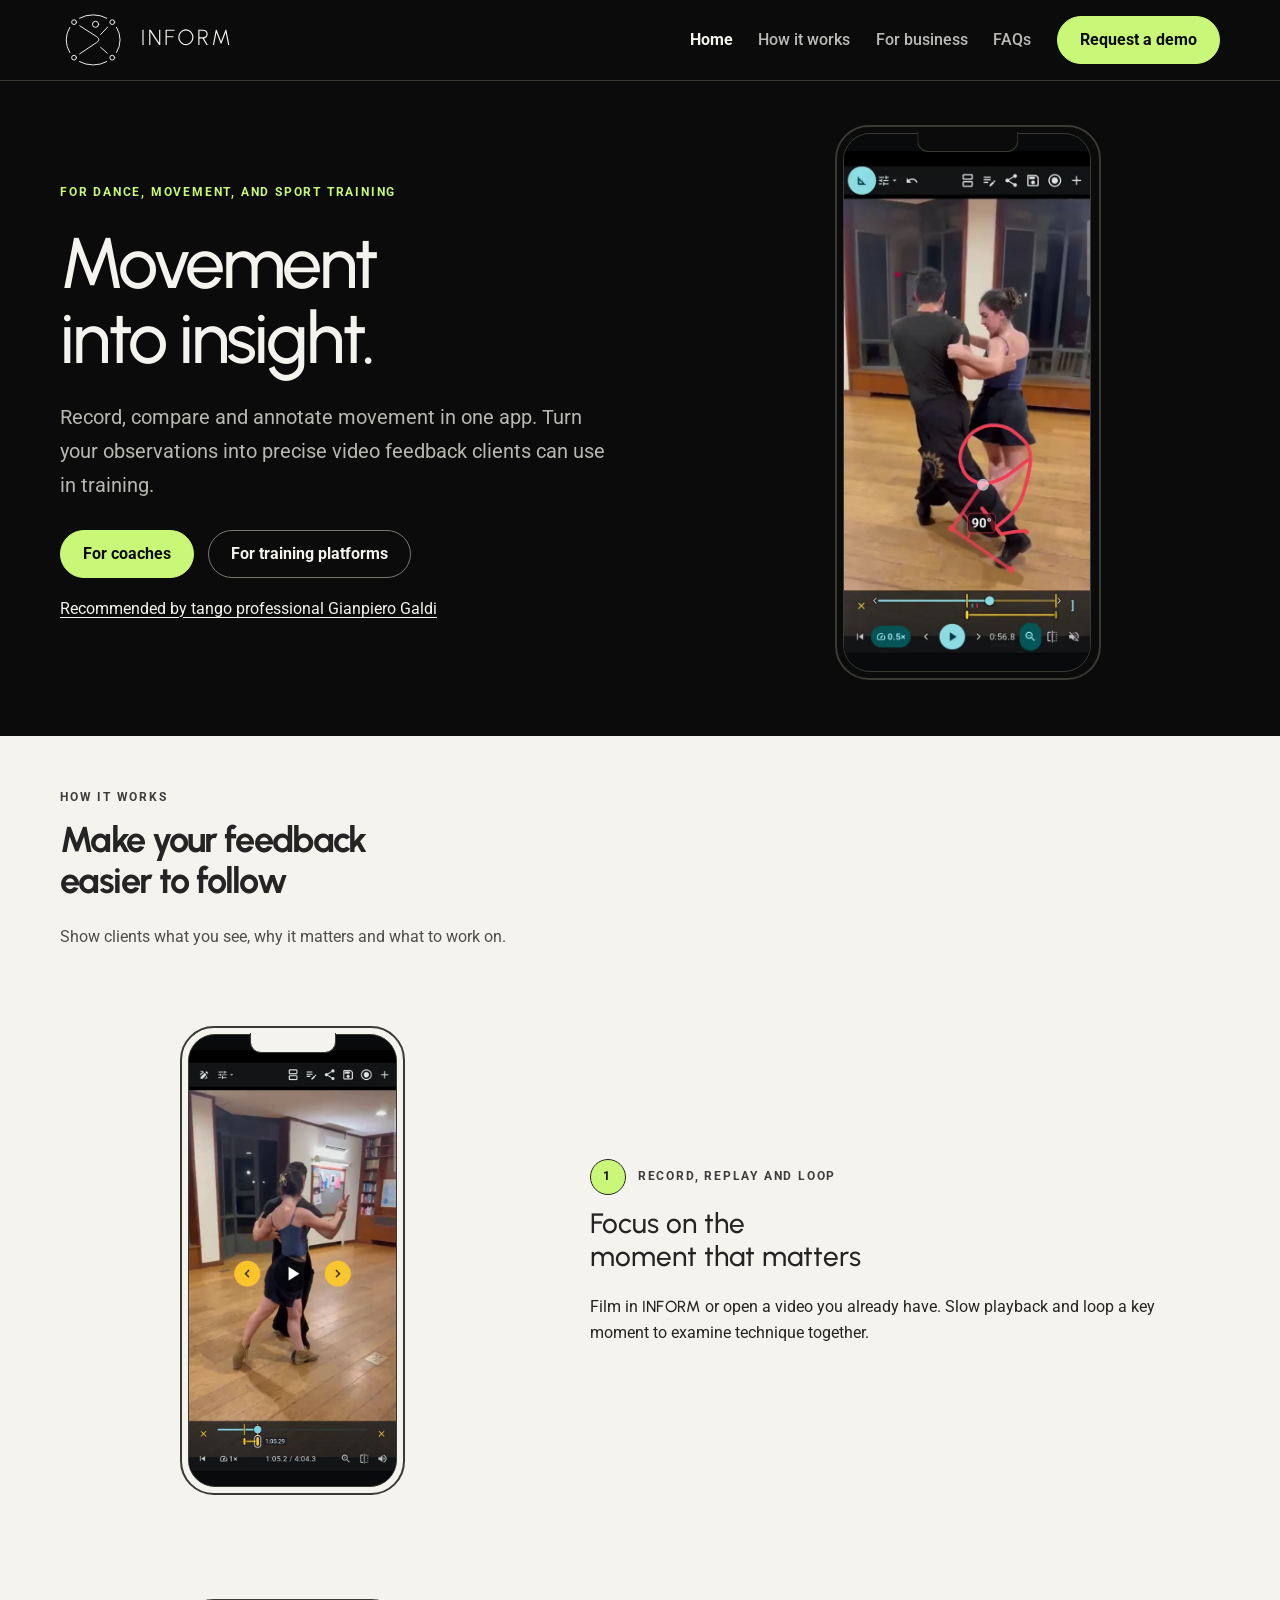
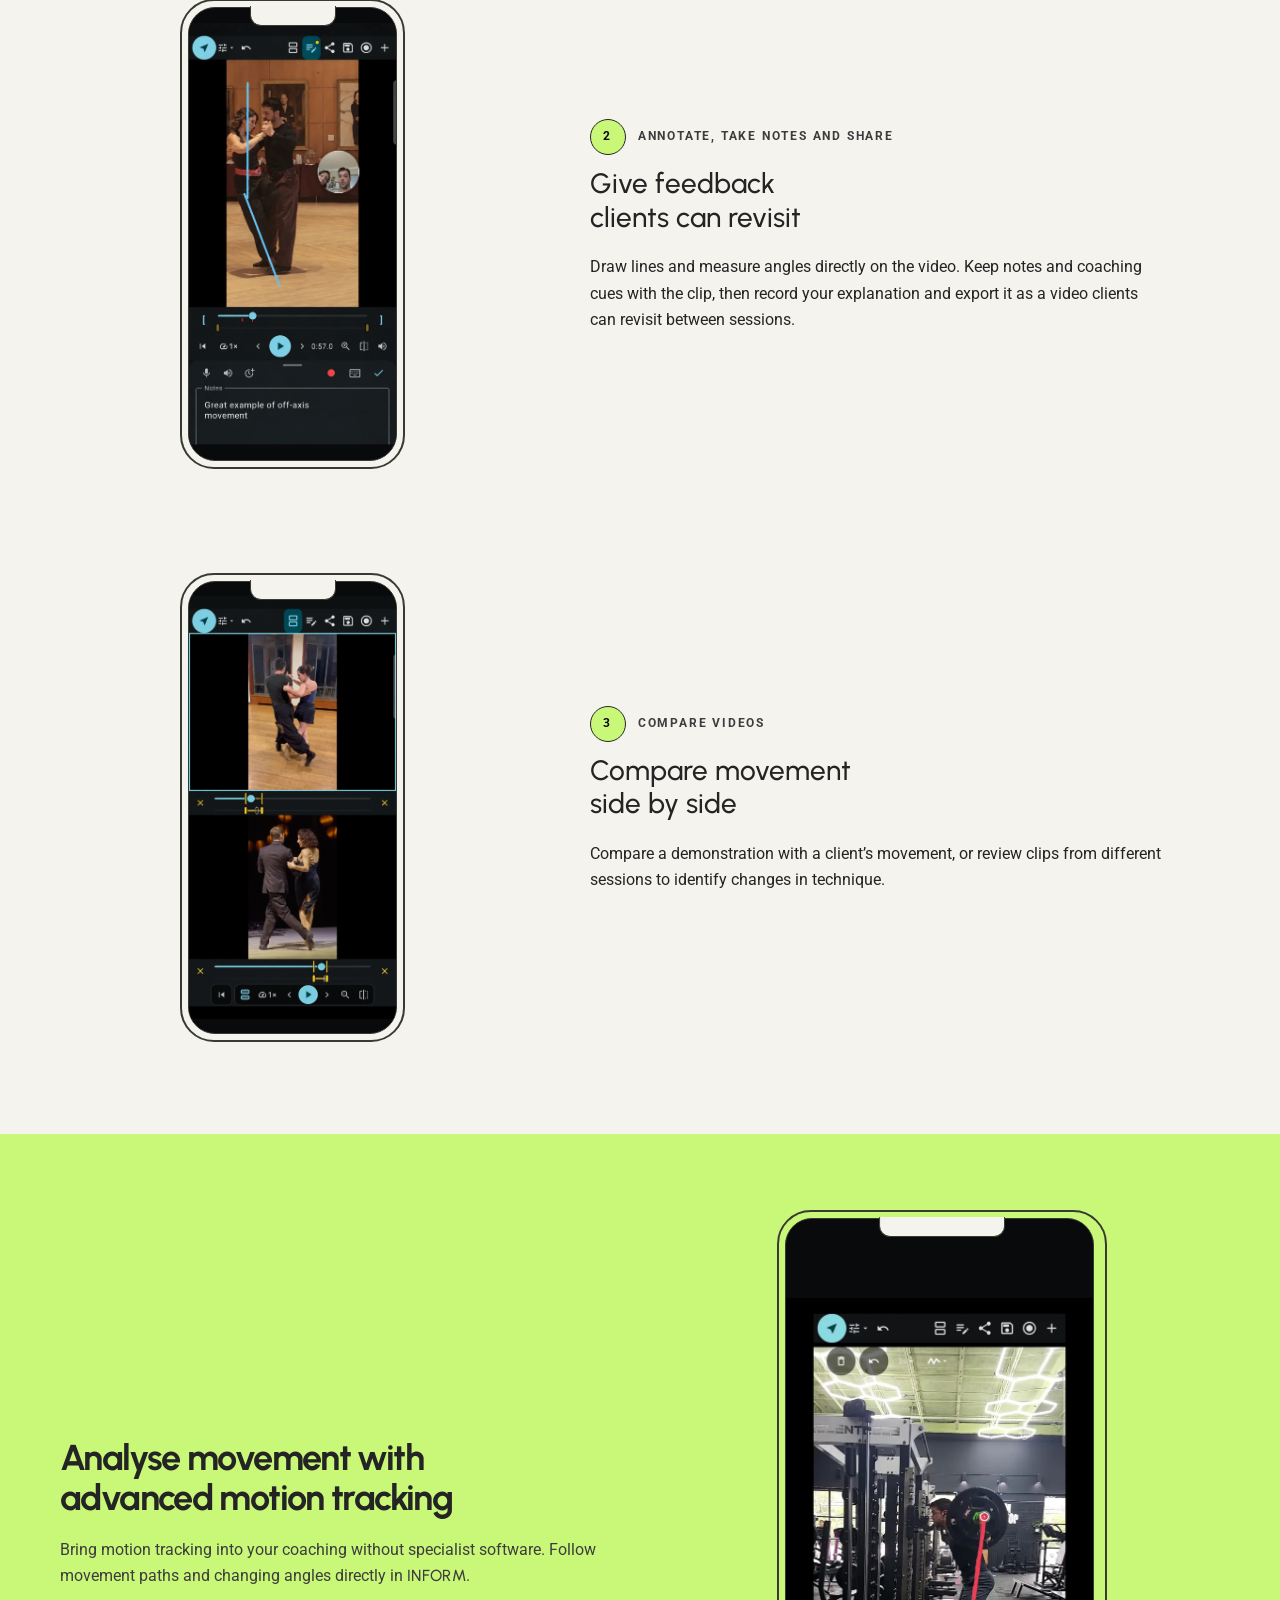
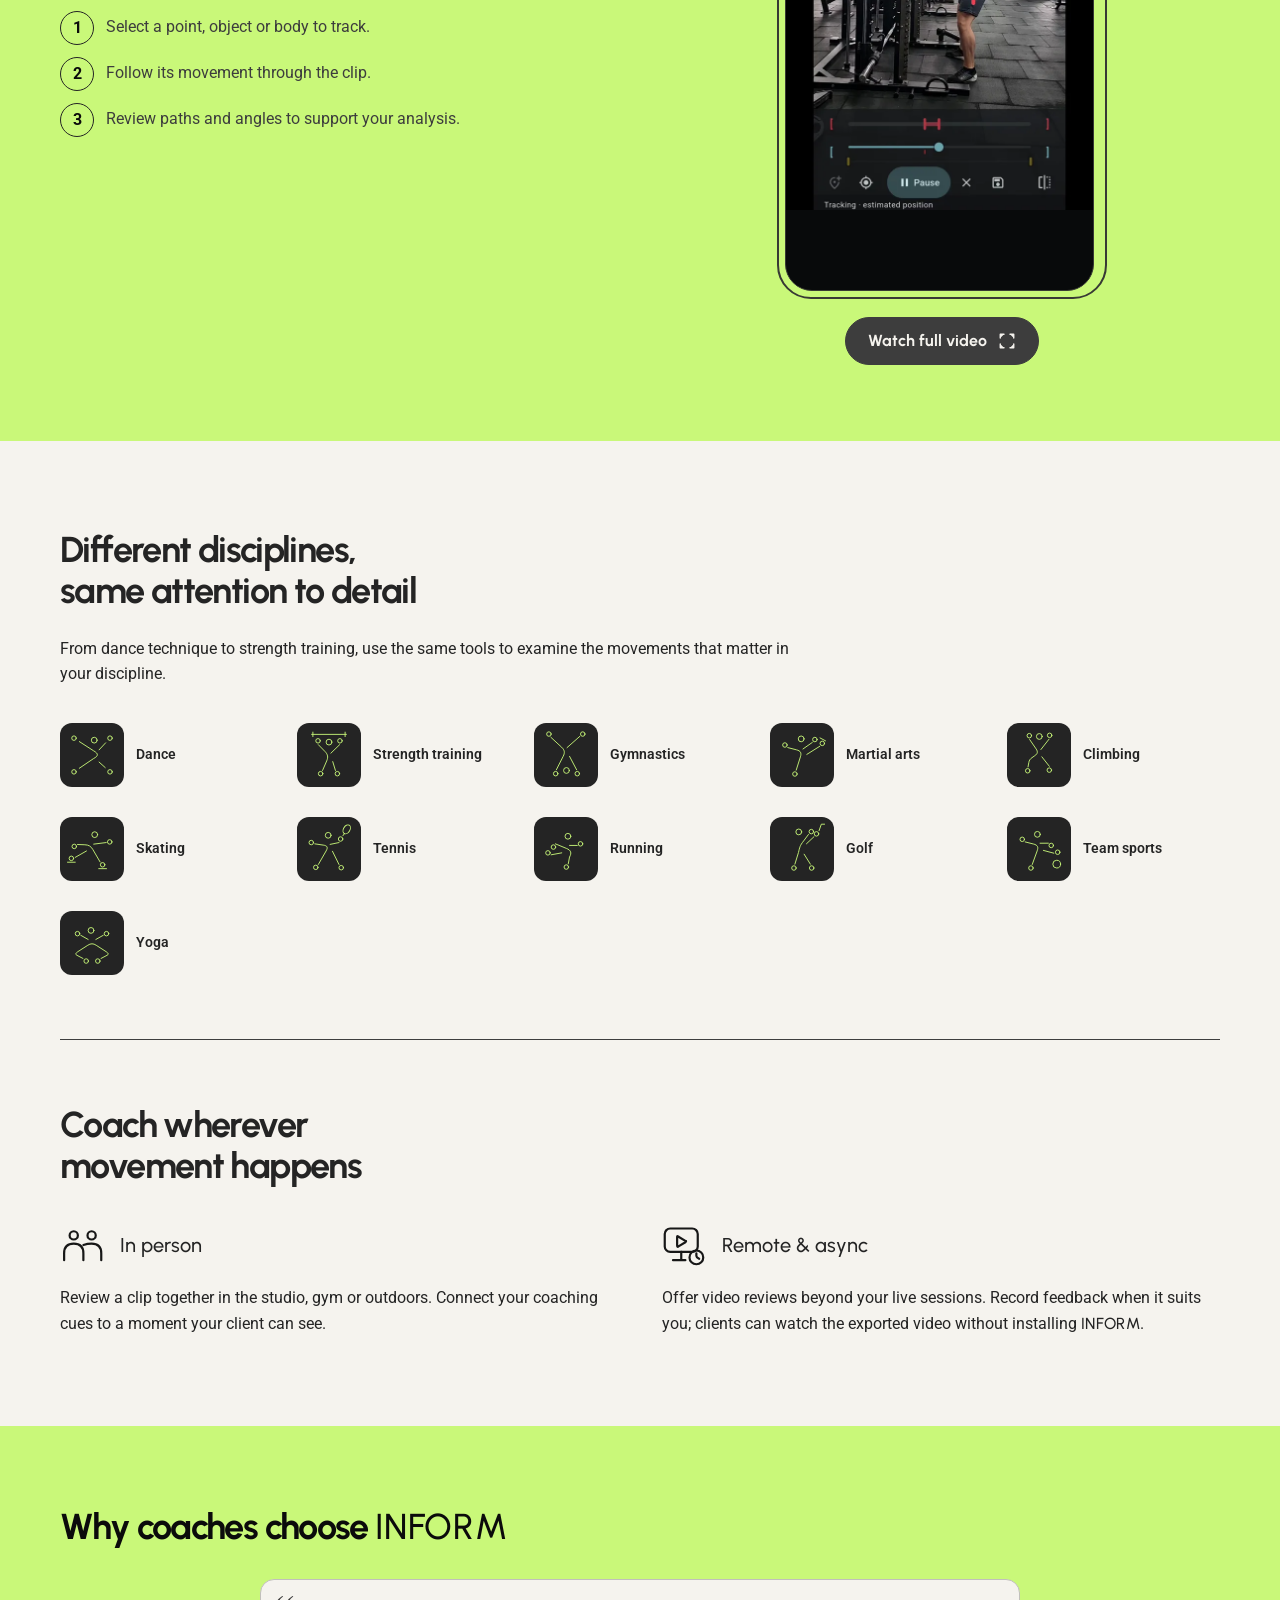
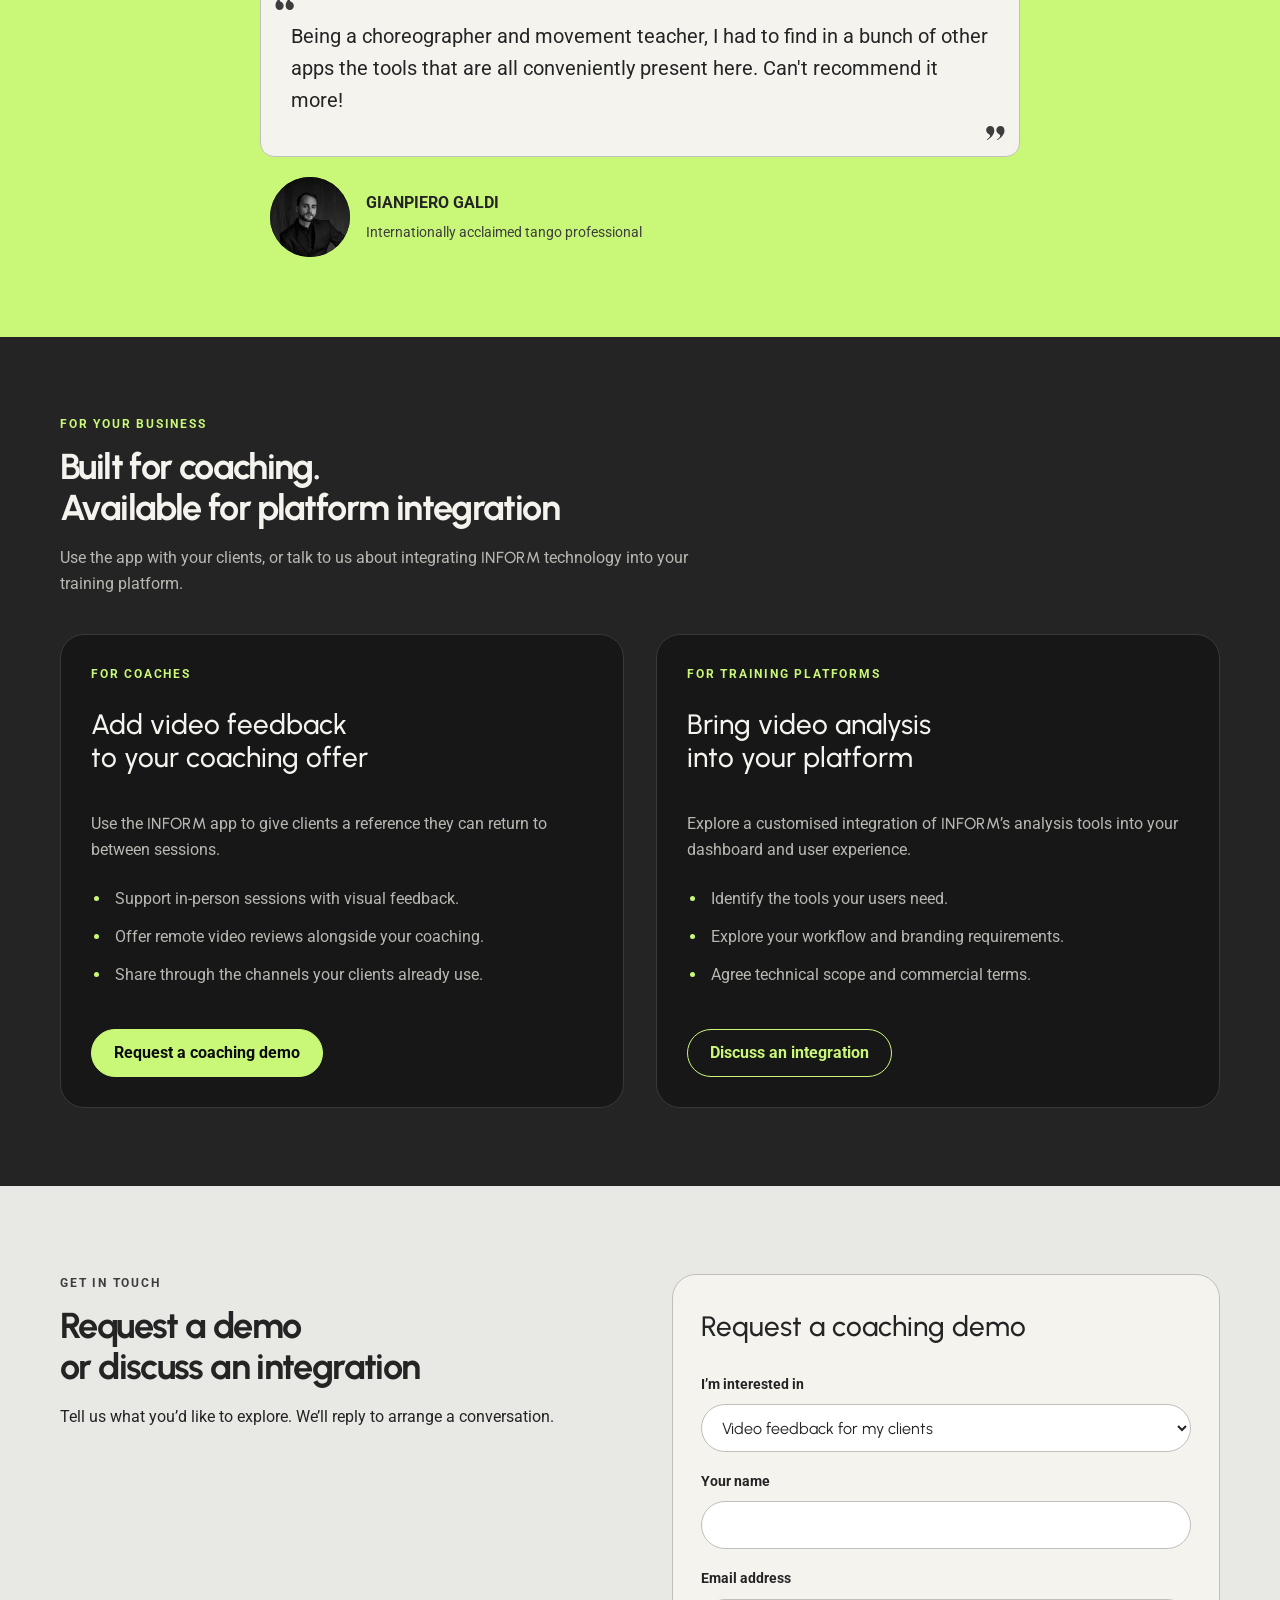
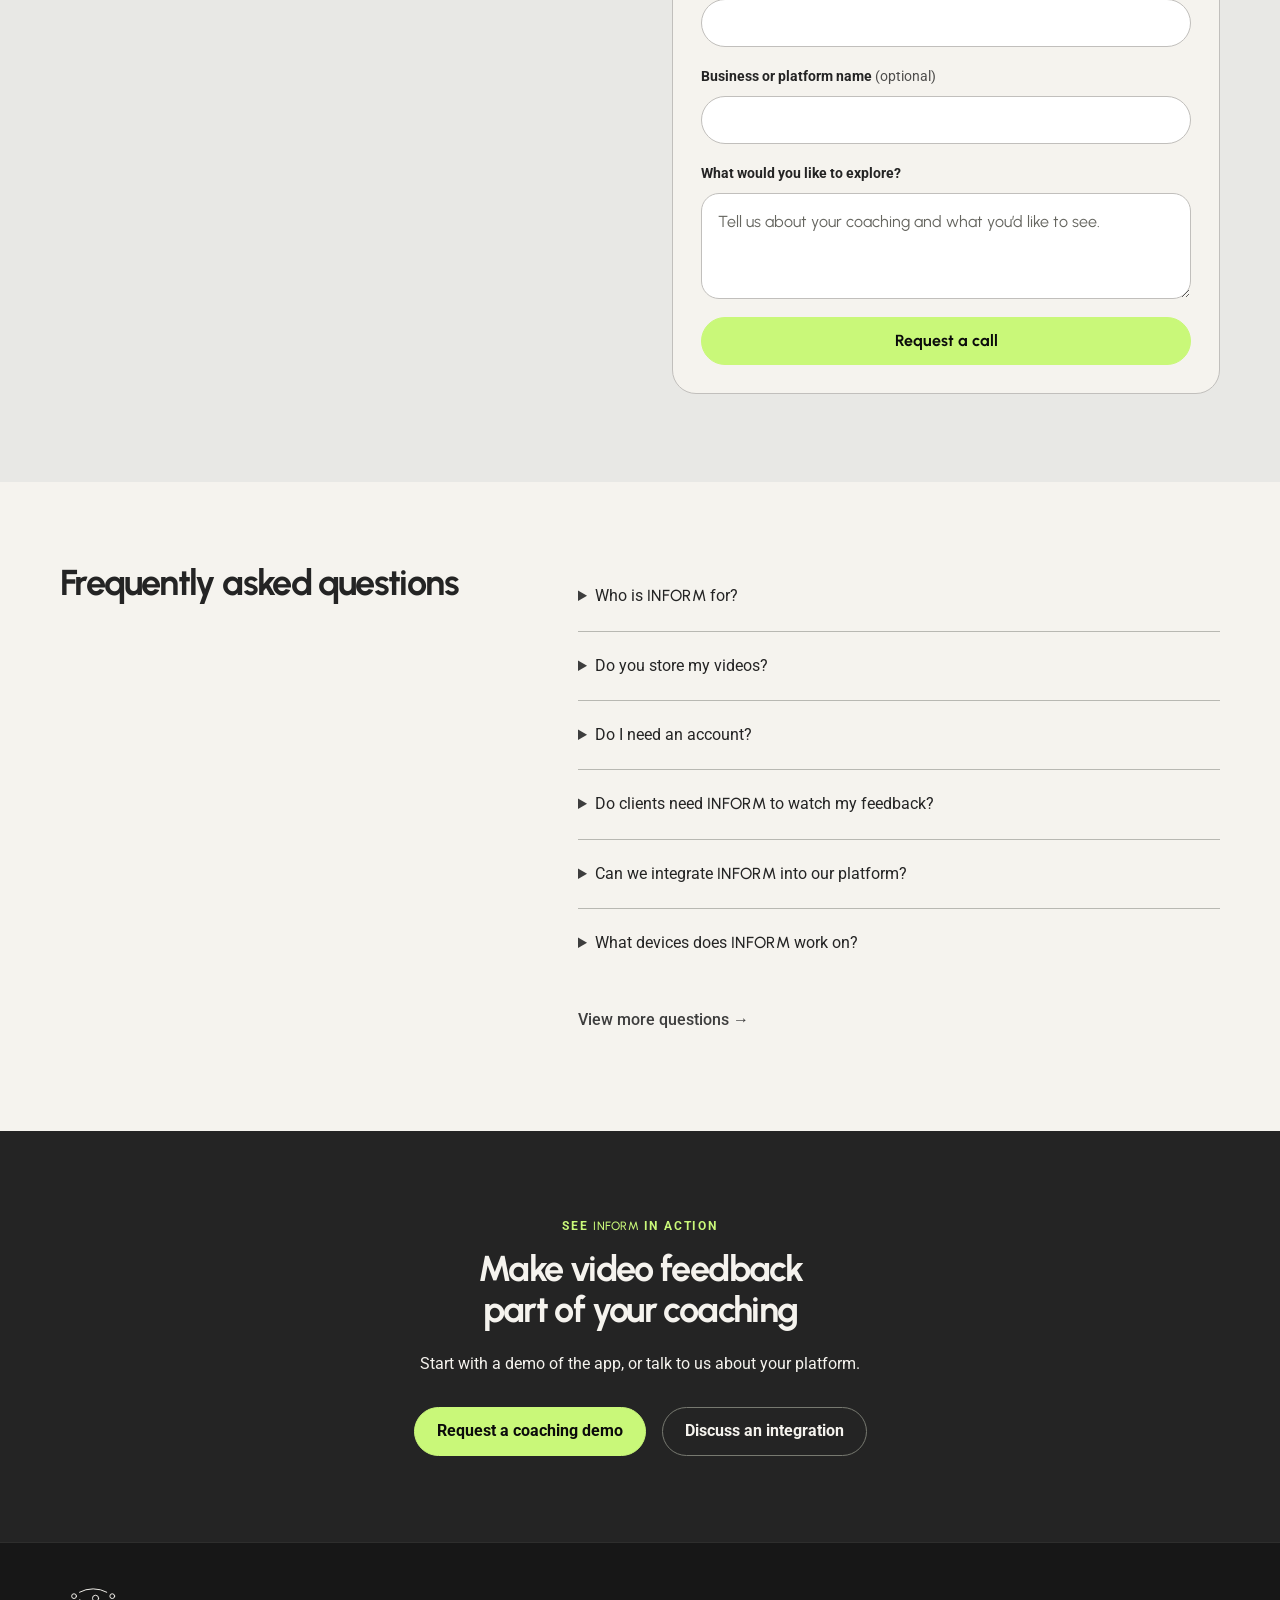
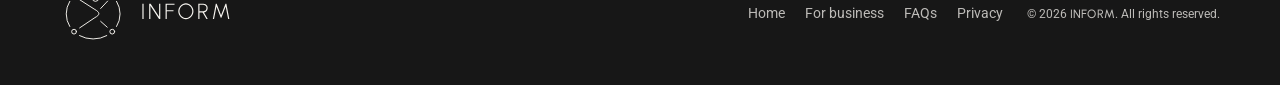
==== commit 5c990157: "Send business inquiries directly from the website" ====
--- a/index.html
+++ b/index.html
@@ -12,21 +12,21 @@
 </script>
 <meta charset="utf-8">
 <meta name="viewport" content="width=device-width, initial-scale=1">
-<title>INFORM | Video analysis for performance</title>
-<meta name="description" content="Video analysis for coaches in dance, movement and sport. Review technique, share precise feedback and explore custom integration for training platforms.">
+<title>INFORM | Movement into insight</title>
+<meta name="description" content="Record, compare and annotate movement. Turn your observations into clear video feedback for movement and sport training.">
 <link rel="canonical" href="https://informmotion.com/">
 
 <meta property="og:type" content="website">
 <meta property="og:url" content="https://informmotion.com/">
-<meta property="og:title" content="INFORM | Video analysis for performance">
-<meta property="og:description" content="Video analysis for coaches in dance, movement and sport. Review technique, share precise feedback and explore custom integration for training platforms.">
-<meta property="og:image" content="https://informmotion.com/img/og.jpg">
+<meta property="og:title" content="INFORM | Movement into insight">
+<meta property="og:description" content="Record, compare and annotate movement. Turn your observations into clear video feedback for movement and sport training.">
+<meta property="og:image" content="https://informmotion.com/img/og-movement-20261104-v3.jpg">
 <meta property="og:image:width" content="1200">
 <meta property="og:image:height" content="630">
 <meta name="twitter:card" content="summary_large_image">
-<meta name="twitter:title" content="INFORM | Video analysis for performance">
-<meta name="twitter:description" content="Video analysis for coaches in dance, movement and sport. Review technique, share precise feedback and explore custom integration for training platforms.">
-<meta name="twitter:image" content="https://informmotion.com/img/og.jpg">
+<meta name="twitter:title" content="INFORM | Movement into insight">
+<meta name="twitter:description" content="Record, compare and annotate movement. Turn your observations into clear video feedback for movement and sport training.">
+<meta name="twitter:image" content="https://informmotion.com/img/og-movement-20261104-v3.jpg">
 
 <link rel="icon" href="/favicon.ico?v=white-oval-2" sizes="any">
   <link rel="icon" href="img/brand/favicon-32.png?v=white-oval-2" type="image/png" sizes="32x32">
@@ -197,8 +197,8 @@
         <label for="demo-email">Email address<input id="demo-email" name="email" type="email" autocomplete="email" required maxlength="254"></label>
         <label for="demo-business">Business or platform name <span>(optional)</span><input id="demo-business" name="business" autocomplete="organization" maxlength="180"></label>
         <label for="demo-focus">What would you like to explore?<textarea id="demo-focus" name="focus" rows="3" placeholder="Tell us about your coaching and what you’d like to see." maxlength="1500"></textarea></label>
-        <button class="btn" type="submit" data-inquiry-submit>Request demo email</button>
-        <p class="demo-request-note">Send the email draft to arrange a meeting.</p>
+        <button class="btn" type="submit" data-inquiry-submit>Request a call</button>
+        <div hidden aria-hidden="true"><label>Leave this empty<input name="website" tabindex="-1" autocomplete="off"></label></div>
         <p class="demo-request-status" data-demo-request-status role="status" hidden></p>
       </form>
     </div>
@@ -323,7 +323,7 @@
 <script src="home.js?v=inform-copy-7" defer></script>
 <script src="demos.js?v=copy-review-79" defer></script>
 <script src="navigation.js" defer></script>
-<script src="coaching.js?v=workflow-84" defer></script>
+<script src="coaching.js?v=direct-inquiry-20261105" defer></script>
 
 <script src="branding.js?v=inform-coaching-20261007-final" defer></script>
 </body>
